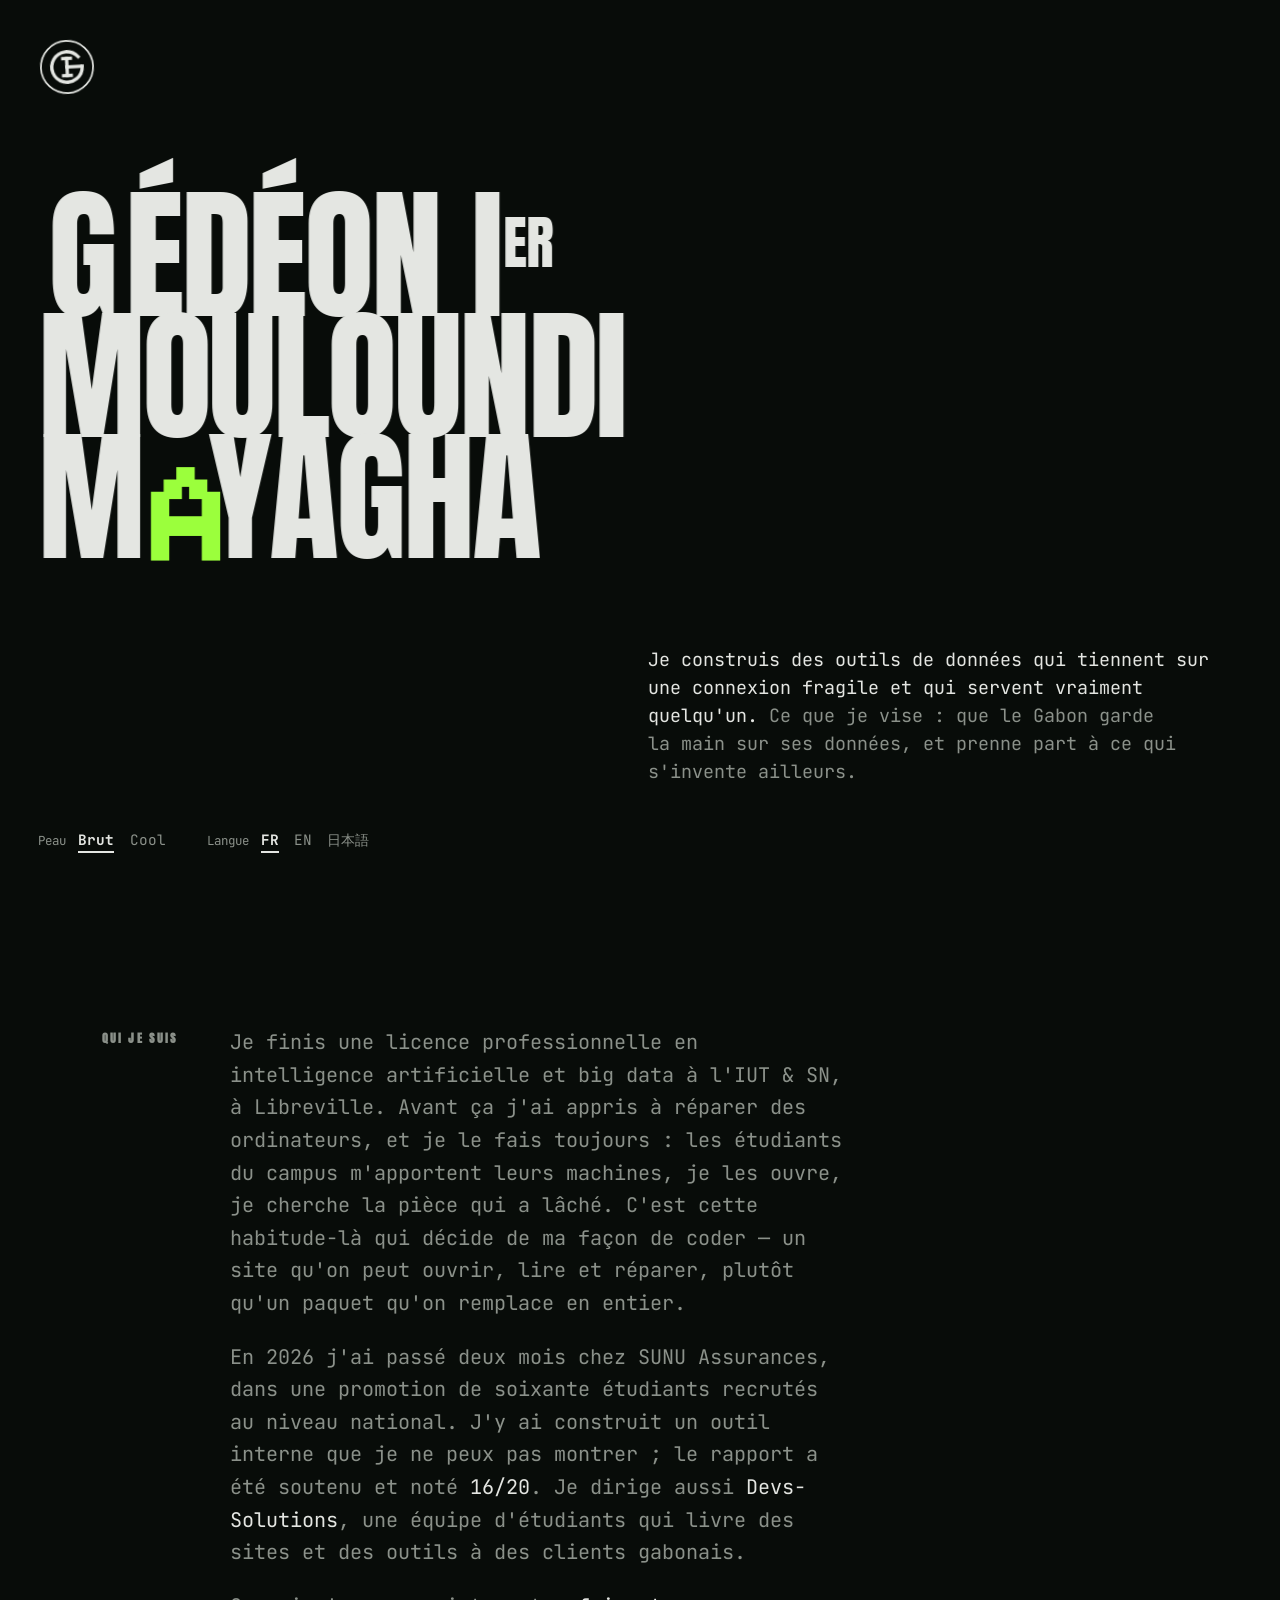
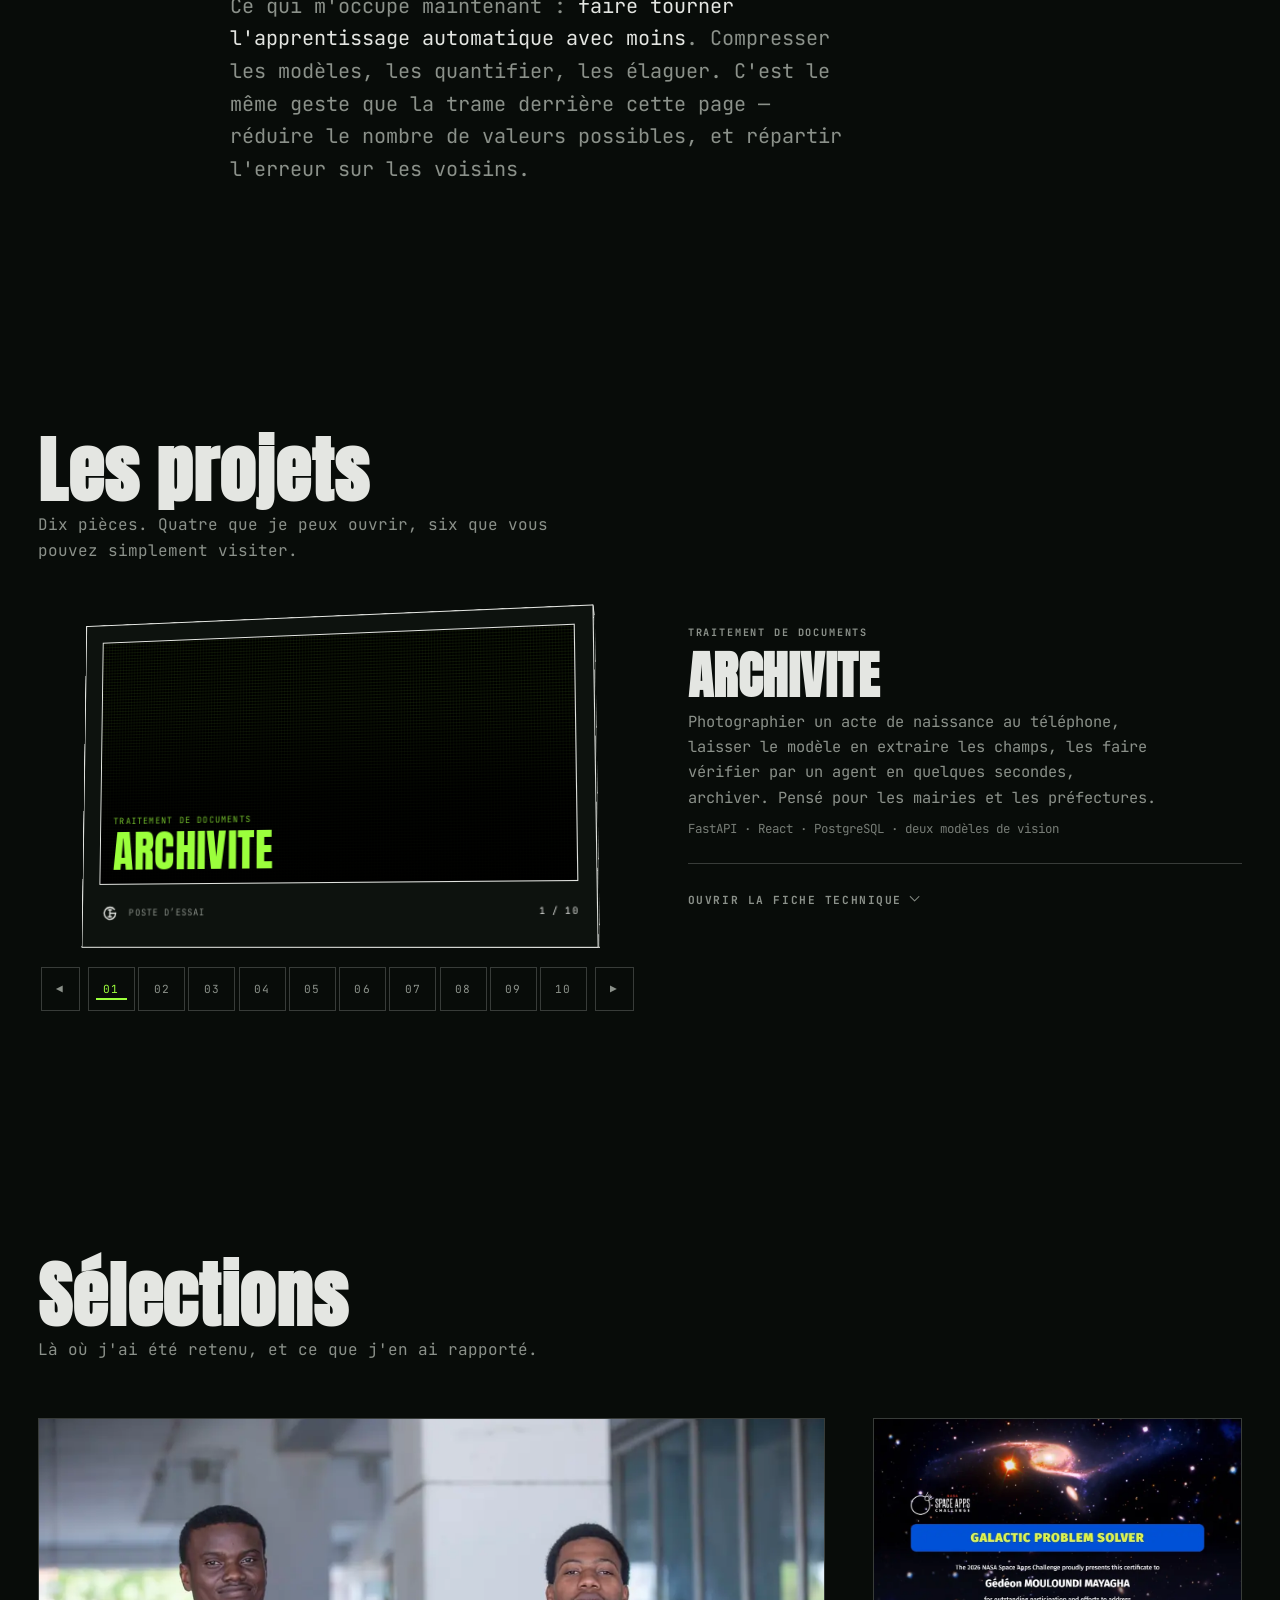
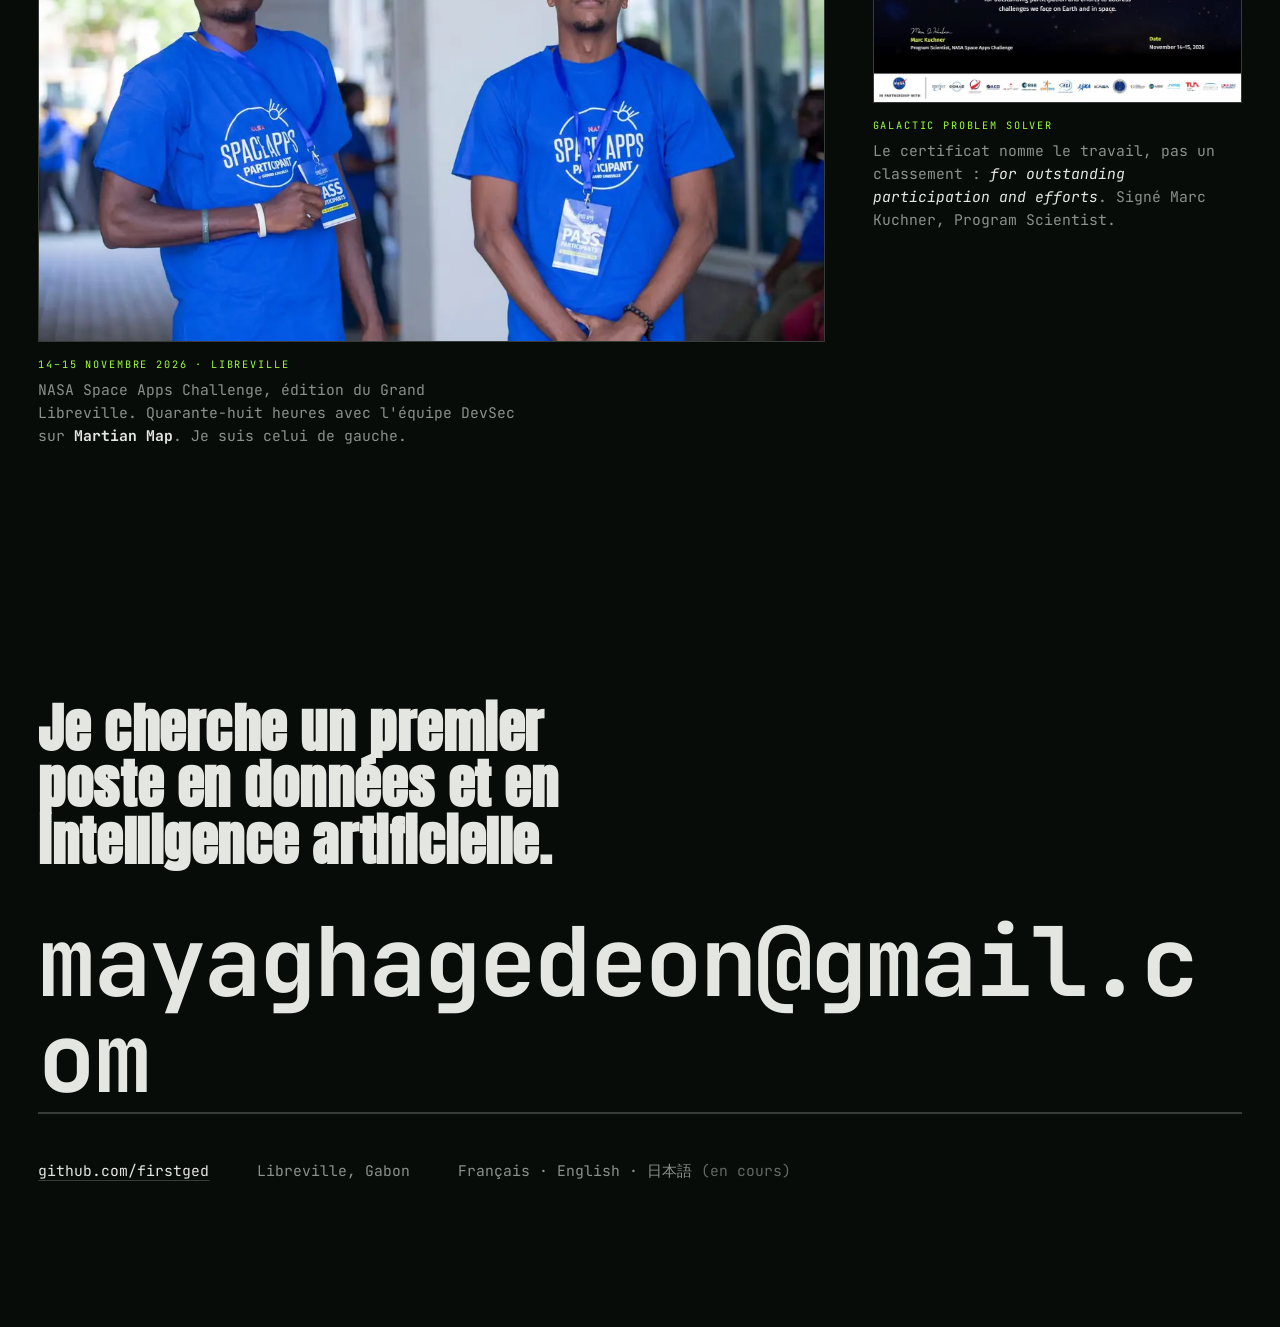
==== index.html @ 493fb4e8 "La structure en cinq endroits, et la palette relevee sur sa reference STRUCTURE. Ordre demande, appl" ====
<!DOCTYPE html>
<html lang="fr" data-peau="brut">

<head>
    <meta charset="UTF-8">
    <meta name="viewport" content="width=device-width, initial-scale=1">
    <title>Gédéon Mouloundi Mayagha — IA et données, Libreville</title>
    <meta name="description"
        content="Je construis des outils de données qui tiennent sur une connexion fragile et qui servent vraiment quelqu'un. Souveraineté numérique du Gabon, IA et Big Data. Libreville.">
    <meta name="theme-color" content="#000000">
    <link rel="icon" href="marque/gfirst-favicon.svg" type="image/svg+xml">

    <link rel="canonical" href="https://firstged.github.io/mon-portfolio/">
    <meta name="author" content="Gédéon Mouloundi Mayagha">
    <meta property="og:type" content="profile">
    <meta property="og:locale" content="fr_FR">
    <meta property="og:url" content="https://firstged.github.io/mon-portfolio/">
    <meta property="og:site_name" content="Gfirst">
    <meta property="og:title" content="Gédéon Mouloundi Mayagha — IA et données, Libreville">
    <meta property="og:description"
        content="Je construis des outils de données qui tiennent sur une connexion fragile et qui servent vraiment quelqu'un.">
    <meta name="twitter:card" content="summary_large_image">

    <script type="application/ld+json">
    {
      "@context": "https://schema.org",
      "@type": "Person",
      "name": "Gédéon Mouloundi Mayagha",
      "alternateName": "Gfirst",
      "url": "https://firstged.github.io/mon-portfolio/",
      "image": "https://firstged.github.io/mon-portfolio/marque/gfirst-sceau.svg",
      "jobTitle": "Développeur et ingénieur IA & Big Data",
      "description": "Je construis des outils de données qui tiennent sur une connexion fragile et qui servent vraiment quelqu'un.",
      "address": { "@type": "PostalAddress", "addressLocality": "Libreville", "addressCountry": "GA" },
      "knowsLanguage": ["fr", "en", "ja"],
      "knowsAbout": ["Machine learning", "Big Data", "Python", "Traitement intelligent de documents", "Souveraineté numérique"],
      "sameAs": ["https://github.com/firstged"]
    }
    </script>

    <!-- Anton au titrage, JetBrains Mono à la courante : la typographie du
         départ. La bitmap n'est là que pour les lettres qui décrochent. -->
    <link rel="preconnect" href="https://fonts.googleapis.com">
    <link rel="preconnect" href="https://fonts.gstatic.com" crossorigin>
    <link rel="stylesheet"
        href="https://fonts.googleapis.com/css2?family=Anton&family=JetBrains+Mono:wght@400;700&family=Pixelify+Sans:wght@400..700&display=swap">
    <link rel="stylesheet" href="css/gfirst.css">

    <!-- Posée ici et pas en fin de page : la règle d'éveil ne doit exister
         qu'avec JavaScript, et l'ajouter plus tard ferait clignoter les blocs. -->
    <script>document.documentElement.classList.add("js");</script>
</head>

<body>
    <a class="saut" href="#projets">Aller directement aux projets</a>

    <!-- La trame de phosphore. Elle est en `fixed` et opaque : c'est elle
         le fond du document entier, donc il n'y a aucune couture d'une
         section à l'autre. -->
    <canvas class="trame" aria-hidden="true"></canvas>

    <!-- ═══════════════════════════════════════════════════════════════════
         L'ARRIVÉE
         Le nom, la marque frappée, et ce qu'il fait. Pas de titre de poste :
         « Métier · Ville — disponible » est la ligne de tous les portfolios
         du monde.
         ═══════════════════════════════════════════════════════════════════ -->
    <div class="scene" id="arrivee">

        <header class="enseigne">
            <!-- Les trois états arrêtés dans la charte, dans un seul
                 fichier : B1 cercle (marque officielle), B4 sceau creusé,
                 B5 nue. Les tracés sont déclarés une fois et rappelés par
                 <use> — le sceau réutilise exactement la même géométrie
                 que la marque, en réserve. -->
            <svg class="poincon" viewBox="0 0 100 100" data-etat="cercle" role="img"
                aria-label="Gfirst, la marque de Gédéon">
                <defs>
                    <g id="gf-lettres">
                        <path d="M82,50 A32,32 0 1 1 74.5,29.4" />
                        <path d="M78,50 L50,50" />
                        <path d="M50,32 L50,68" />
                        <path d="M42,32 L58,32" />
                        <path d="M42,68 L58,68" />
                    </g>
                    <mask id="gf-creux">
                        <rect x="5" y="5" width="90" height="90" rx="7" fill="#fff" />
                        <g fill="none" stroke="#000" stroke-linecap="square" stroke-linejoin="round"
                            transform="translate(9 9) scale(0.82)" stroke-width="7">
                            <use href="#gf-lettres" />
                        </g>
                    </mask>
                </defs>
                <circle class="enceinte" cx="50" cy="50" r="45" />
                <g class="lettres" transform="translate(9 9) scale(0.82)">
                    <use href="#gf-lettres" />
                </g>
                <rect class="sceau" x="5" y="5" width="90" height="90" rx="7" fill="currentColor"
                    mask="url(#gf-creux)" />
            </svg>
        </header>

        <div class="corps">
            <!-- data-source porte la notation du découpeur : {er} devient un
                 <sup> insécable. Le HTML visible, lui, reste lisible sans
                 JavaScript. -->
            <h1 class="nom" aria-label="Gédéon Mouloundi Mayagha">
                <span class="ligne" data-gresille data-source="Gédéon I{er}">Gédéon I<sup>er</sup></span>
                <span class="ligne" data-gresille>Mouloundi</span>
                <span class="ligne" data-gresille>Mayagha</span>
            </h1>

        </div>

        <p class="propos"
            data-en="&lt;b&gt;I build data tools that hold up on a fragile connection and actually serve someone.&lt;/b&gt; What I'm after: that Gabon keeps control of its own data, and takes part in what gets invented elsewhere."
            data-ja="&lt;b&gt;不安定な回線でも動き、誰かの役に立つデータの道具をつくっています。&lt;/b&gt;目指すのは、ガボンが自国のデータを自ら握り、世界の技術の歩みに加わることです。">
            <b>Je construis des outils de données qui tiennent sur une connexion
                fragile et qui servent vraiment quelqu'un.</b>
            Ce que je vise : que le Gabon garde la main sur ses données, et prenne part
            à ce qui s'invente ailleurs.
        </p>

        <div class="pupitre">
            <div class="reglage" role="group" aria-label="Peau">
                <span class="quoi" data-en="Skin" data-ja="外装">Peau</span>
                <button type="button" data-peau="brut" aria-pressed="true">Brut</button>
                <button type="button" data-peau="cool" aria-pressed="false">Cool</button>
            </div>
            <div class="reglage" role="group" aria-label="Langue">
                <span class="quoi" data-en="Language" data-ja="言語">Langue</span>
                <button type="button" data-langue="fr" aria-pressed="true" lang="fr">FR</button>
                <button type="button" data-langue="en" aria-pressed="false" lang="en">EN</button>
                <button type="button" data-langue="ja" aria-pressed="false" lang="ja">日本語</button>
            </div>
        </div>

    </div>

    <main>

        <!-- ═══════════════════════════════════════════════════════════════
             QUI JE SUIS
             Après le travail, jamais avant : le travail gagne le droit à la
             biographie. Et en un seul bloc de prose, pas en fiche — tout ce
             qui précède est fragmenté, donc c'est le changement de rythme
             qui marque l'endroit. Les faits sont tissés dans le texte au
             lieu d'être listés : une liste de diplômes est un CV, et un CV
             n'a pas de voix.
             ═══════════════════════════════════════════════════════════════ -->
        <section class="bloc lettre" id="moi" aria-labelledby="t-moi">

            <h2 class="lettre-tete" id="t-moi" data-en="Who I am" data-ja="私について">Qui je suis</h2>

            <div class="lettre-corps">
                <p data-en="I am finishing a bachelor&rsquo;s degree in artificial intelligence and big data at the IUT &amp; SN, in Libreville. Before that I learned to repair computers, and I still do: students on campus bring me their machines, I open them up and look for the part that gave out. That same habit decides how I write code &mdash; a site you can open, read and repair, rather than a bundle you replace whole."
                    data-ja="リーブルビルの IUT &amp; SN で、人工知能とビッグデータの学士課程を修了しようとしています。その前にパソコンの修理を覚え、今も続けています。学内の学生が機械を持ち込み、私はそれを開けて、壊れた部品を探します。その習慣が私のコードの書き方を決めています。丸ごと取り替える塊ではなく、開けて、読んで、直せるサイトを。">
                    Je finis une licence professionnelle en intelligence artificielle et
                    big data à l'IUT &amp; SN, à Libreville. Avant ça j'ai appris à réparer
                    des ordinateurs, et je le fais toujours : les étudiants du campus
                    m'apportent leurs machines, je les ouvre, je cherche la pièce qui a
                    lâché. C'est cette habitude-là qui décide de ma façon de coder &mdash;
                    un site qu'on peut ouvrir, lire et réparer, plutôt qu'un paquet qu'on
                    remplace en entier.
                </p>

                <p data-en="In 2026 I spent two months at SUNU Assurances, in a cohort of sixty students recruited nationally. I built an internal tool there that I cannot show; the report was defended and marked 16/20. I also run Devs-Solutions, a student team that delivers sites and tools to Gabonese clients."
                    data-ja="二〇二六年、全国から選ばれた六十人の学生とともに、SUNU 保険で二か月を過ごしました。そこで社内向けの道具を作りましたが、お見せできません。報告書は口頭試問を経て 20 点中 16 点でした。学生チーム Devs-Solutions も率いており、ガボンの顧客にサイトと道具を届けています。">
                    En 2026 j'ai passé deux mois chez SUNU Assurances, dans une promotion de
                    soixante étudiants recrutés au niveau national. J'y ai construit un outil
                    interne que je ne peux pas montrer ; le rapport a été soutenu et noté
                    <strong>16/20</strong>. Je dirige aussi <strong>Devs-Solutions</strong>,
                    une équipe d'étudiants qui livre des sites et des outils à des clients
                    gabonais.
                </p>

                <!-- Le fil du site dit en clair, et c'est le seul endroit où il
                     est dit : le reste de la page le démontre. -->
                <p data-en="What occupies me now: running machine learning on less. Compressing models, quantizing them, pruning them. It is the same gesture as the grid behind this page &mdash; reduce the number of possible values and spread the error over the neighbours."
                    data-ja="今取り組んでいるのは、より少ない資源で機械学習を動かすことです。モデルを圧縮し、量子化し、枝刈りする。それはこのページの背後にある網目と同じ操作です。取りうる値の数を減らし、誤差を隣へ配る。">
                    Ce qui m'occupe maintenant : <strong>faire tourner l'apprentissage
                        automatique avec moins</strong>. Compresser les modèles, les
                    quantifier, les élaguer. C'est le même geste que la trame derrière cette
                    page &mdash; réduire le nombre de valeurs possibles, et répartir l'erreur
                    sur les voisins.
                </p>
            </div>

        </section>



        <!-- ═══════════════════════════════════════════════════════════════
             LES PROJETS
             Une vignette par projet : ce que c'est, pour qui, et un lien.
             Le détail d'ingénierie se dépli-e pour qui le demande — on ne
             l'impose pas à quelqu'un qui vient d'arriver.
             ═══════════════════════════════════════════════════════════════ -->
        <section class="bloc" id="projets" aria-labelledby="t-projets">
            <header class="bloc-tete">
                <h2 id="t-projets" data-en="The work" data-ja="仕事">Les projets</h2>
                <p class="bloc-chapo"
                    data-en="Ten pieces. Four I can open up, six you can simply visit."
                    data-ja="十。開いて見せられるものが四つ、訪ねられるものが六つ。">
                    Dix pièces. Quatre que je peux ouvrir, six que vous pouvez
                    simplement visiter.
                </p>
            </header>

            <!-- Le poste d'essai est bâti par le script À PARTIR des vignettes
                 ci-dessous : aucun contenu n'est écrit deux fois, et sans
                 JavaScript il n'existe pas — la grille, elle, est entière. -->
            <div class="poste-hote"></div>

            <ul class="vignettes">

                <li class="vignette vedette">
                    <p class="genre" data-en="Document AI" data-ja="文書AI">Traitement de documents</p>
                    <h3>ArchiVite</h3>
                    <p class="resume"
                        data-en="Photograph a paper birth certificate with a phone, let the model extract the fields, have a clerk check them in seconds, file it. Built for town halls and prefectures."
                        data-ja="出生証書を携帯で撮り、項目を抽出し、職員が数秒で確認して保管します。">
                        Photographier un acte de naissance au téléphone, laisser le modèle en
                        extraire les champs, les faire vérifier par un agent en quelques
                        secondes, archiver. Pensé pour les mairies et les préfectures.
                    </p>
                    <p class="outils">FastAPI · React · PostgreSQL · deux modèles de vision</p>

                    <details class="fiche">
                        <summary><span data-en="Open the bench" data-ja="詳しく見る">Ouvrir la fiche
                                technique</span></summary>
                        <div class="fiche-corps">
                            <p class="fiche-attaque"
                                data-en="I compared four vision models on the same certificate. The gain did not come from the model — it came from a crop."
                                data-ja="四つの視覚モデルを比べました。差を生んだのはモデルではなく、トリミングでした。">
                                J'ai comparé quatre modèles de vision sur le même acte.
                                <strong>Le gain n'est pas venu du modèle — il est venu d'un
                                    recadrage.</strong>
                            </p>

                            <figure class="budget">
                                <svg class="hachures" aria-hidden="true" width="0" height="0">
                                    <defs>
                                        <pattern id="perdu" width="7" height="7" patternUnits="userSpaceOnUse"
                                            patternTransform="rotate(45)">
                                            <line x1="0" y1="0" x2="0" y2="7" stroke="currentColor"
                                                stroke-width="1.4" />
                                        </pattern>
                                    </defs>
                                </svg>
                                <div class="cadres">
                                    <div class="cadre">
                                        <svg viewBox="0 0 210 150" role="img"
                                            aria-label="L'acte occupe un quart du cadre">
                                            <rect x="1" y="1" width="208" height="148" class="pellicule" />
                                            <rect x="1" y="1" width="208" height="148" fill="url(#perdu)"
                                                class="gachis" />
                                            <g transform="translate(66 42) rotate(-5)">
                                                <rect width="78" height="66" class="acte" />
                                                <rect x="8" y="8" width="38" height="5" class="trait-acte-fort" />
                                                <rect x="8" y="22" width="62" height="3" class="trait-acte" />
                                                <rect x="8" y="31" width="62" height="3" class="trait-acte" />
                                                <rect x="8" y="40" width="44" height="3" class="trait-acte" />
                                            </g>
                                        </svg>
                                        <p class="lecture"><b>4,7</b><span>sur 11</span></p>
                                    </div>
                                    <div class="cadre retenu">
                                        <svg viewBox="0 0 210 150" role="img" aria-label="La photo recadrée sur l'acte">
                                            <rect x="1" y="1" width="208" height="148" class="pellicule" />
                                            <g transform="translate(16 8)">
                                                <rect width="178" height="134" class="acte" />
                                                <rect x="18" y="16" width="86" height="11" class="trait-acte-fort" />
                                                <rect x="18" y="47" width="142" height="7" class="trait-acte" />
                                                <rect x="18" y="70" width="142" height="7" class="trait-acte" />
                                                <rect x="18" y="93" width="100" height="7" class="trait-acte" />
                                            </g>
                                        </svg>
                                        <p class="lecture"><b>6,7</b><span>sur 11</span></p>
                                    </div>
                                </div>
                                <figcaption
                                    data-en="Vision APIs reduce any image to a fixed token budget: a photo where the certificate fills a quarter of the frame wastes three quarters on the office wall. Preprocessing is worth more than two generations of model."
                                    data-ja="視覚APIはどんな画像も一定のトークン予算に落とします。前処理はモデル二世代分より効きます。">
                                    Les API de vision ramènent toute image à un budget de jetons
                                    fixe : une photo où l'acte occupe un quart du cadre en gaspille
                                    les trois quarts sur le mur du bureau. Le prétraitement vaut
                                    plus que deux générations de modèle.
                                </figcaption>
                            </figure>

                            <h4 data-en="The deciding figure is not accuracy"
                                data-ja="決め手は正確さではありません">Le chiffre qui décide n'est pas
                                l'exactitude</h4>
                            <p data-en="It is the number of fields that are wrong and announced as certain — they pass without review and enter the town's archives as they are."
                                data-ja="誤っているのに「確か」と示される項目の数です。">
                                C'est le nombre de champs <strong>faux et annoncés comme sûrs</strong> :
                                ils passent sans relecture et entrent tels quels dans les archives de
                                la commune. C'est pour ça que j'ai retenu le modèle gratuit et non le
                                plus précis.
                            </p>

                            <div class="cadre-table">
                                <table>
                                    <caption>Même acte, même vérité terrain, trois essais — 2 novembre 2026</caption>
                                    <thead>
                                        <tr>
                                            <th scope="col">Modèle</th>
                                            <th scope="col">Exacts<span class="unite">/11</span></th>
                                            <th scope="col" class="decisive">Erreurs silencieuses</th>
                                            <th scope="col">Délai</th>
                                            <th scope="col">Coût</th>
                                        </tr>
                                    </thead>
                                    <tbody>
                                        <tr class="choisi">
                                            <th scope="row">gemini-3.5-flash-lite <span class="fanion">retenu</span>
                                            </th>
                                            <td><b>6,7</b></td>
                                            <td class="decisive"><b>0 à 0,7</b></td>
                                            <td>7 s</td>
                                            <td>gratuit</td>
                                        </tr>
                                        <tr>
                                            <th scope="row">gemini-3.6-flash</th>
                                            <td><b>6,0</b></td>
                                            <td class="decisive"><b>1 à 5</b> <span class="note">instable</span></td>
                                            <td>15 s</td>
                                            <td>gratuit</td>
                                        </tr>
                                        <tr>
                                            <th scope="row">gemini-3.8-flash</th>
                                            <td>lecture supérieure</td>
                                            <td class="decisive">—</td>
                                            <td><b>&gt; 120 s</b> <span class="note">hors délai</span></td>
                                            <td>gratuit</td>
                                        </tr>
                                        <tr>
                                            <th scope="row">claude-opus-5</th>
                                            <td><b>7,0</b></td>
                                            <td class="decisive"><b>0</b></td>
                                            <td>20 s</td>
                                            <td>~0,06 $/doc</td>
                                        </tr>
                                    </tbody>
                                </table>
                            </div>

                            <h4 data-en="I did not measure on real registers, and that was deliberate"
                                data-ja="本物の台帳では測っていません。意図的です。">Je n'ai pas mesuré sur de vrais
                                registres, et c'est volontaire</h4>
                            <p data-en="A real certificate carries a person's civil status — you do not send that to an online model, least of all a free tier that trains on it. So I wrote a generator of fictional certificates to be filled in by hand, whose ground truth is generated before it is written."
                                data-ja="本物の証書には実在の人の身分が載ります。だから手書き用の架空の証書を生成する道具を書きました。">
                                Un acte réel porte l'état civil d'une personne — on ne l'envoie pas à
                                un modèle en ligne, encore moins sur un palier gratuit qui s'en sert
                                pour entraîner. J'ai donc écrit un générateur d'actes fictifs à
                                remplir à la main, dont la vérité terrain est
                                <strong>engendrée avant d'être écrite</strong>.
                            </p>
                        </div>
                    </details>
                </li>

                <li class="vignette">
                    <p class="genre" data-en="Internship · confidential" data-ja="インターン・非公開">Stage ·
                        confidentiel</p>
                    <!-- C'est l'OUTIL qui est couvert, pas l'employeur : le stage
                         est une expérience qu'il revendique. Caviarder jusqu'au
                         nom de l'entreprise rendrait la vignette illisible. -->
                    <h3>SUNU Assurances</h3>
                    <p class="resume"
                        data-en="Selected from a nationally recruited cohort of 60 students. Two months, report defended with honours — 16/20. I built a conversational tool there; it stayed with them."
                        data-ja="全国から選ばれた六十人の一人。二か月、報告書は16/20。">
                        Sélectionné dans une cohorte de 60 étudiants recrutés au niveau national.
                        Deux mois, rapport soutenu mention Très Bien — <strong>16/20</strong>.
                        J'y ai construit un ⬛⬛⬛⬛⬛⬛ conversationnel. L'outil est resté chez eux :
                        il avait une valeur concurrentielle, et ce n'est pas à moi d'en faire une
                        vitrine.
                    </p>
                    <p class="outils">Ce que vous ne voyez pas ici est exactement ce que je ne
                        montrerai pas de votre projet.</p>
                </li>

                <li class="vignette">
                    <p class="genre" data-en="Land registry · offline" data-ja="土地台帳・オフライン">Foncier ·
                        hors ligne</p>
                    <h3>Nkunkuma</h3>
                    <p class="resume"
                        data-en="Land files for a surveyor in Libreville: owners, plots, procedure documents, PDF scans. Installs like an app, works with no connection, and no personal data ever leaves the machine — that is Gabonese law 025/2023, and it decided the architecture."
                        data-ja="リーブルビルの土地家屋調査士のための台帳。完全オフラインで動きます。">
                        Dossiers fonciers pour un professionnel à Libreville : propriétaires,
                        parcelles, pièces de procédure, scans PDF. S'installe comme une
                        application, fonctionne sans connexion, et aucune donnée nominative ne
                        quitte sa machine — <strong>la loi gabonaise n°025/2023 a décidé de
                            l'architecture avant la première ligne de code.</strong>
                    </p>
                    <p class="outils">Trois fichiers écrits à la main · IndexedDB · aucune dépendance</p>
                    <p class="liens"><a href="https://github.com/firstged/nkunkuma" rel="noopener">Le code</a></p>
                </li>

                <li class="vignette">
                    <p class="genre" data-en="Machine learning" data-ja="機械学習">Apprentissage automatique</p>
                    <h3>Prédiction de solvabilité</h3>
                    <p class="resume"
                        data-en="Four models, one pipeline, 18 322 customers. The most accurate one misses more than half the defaulters; the least accurate catches eight in ten. Choosing the metric is the real modelling decision."
                        data-ja="四つのモデル。最も正確なものが、最も多くの焦げ付きを見逃します。">
                        Quatre modèles, un seul pipeline, 18 322 clients au test.
                        <strong>Le plus exact manque plus d'un insolvable sur deux ; le moins exact
                            en attrape huit sur dix.</strong> Sur un problème déséquilibré, choisir
                        la métrique est la vraie décision de modélisation.
                    </p>
                    <p class="outils">scikit-learn · imbalanced-learn · SMOTE · GridSearchCV</p>
                </li>

                <li class="vignette">
                    <figure class="ecran" data-nuit>
                        <img src="images/martian-map-accueil.png" width="560" height="350"
                            loading="lazy" decoding="async"
                            alt="Page d&#39;accueil de Martian Map : un casque spatial en 3D sur le relief de Mars, tramé en noir et blanc.">
                    </figure>
                    <p class="genre" data-en="NASA SPACE APPS · 2026" data-ja="NASA スペースアップス・2026">
                        NASA SPACE APPS · 2026</p>
                    <h3>Martian Map</h3>
                    <p class="resume"
                        data-en="With team DevSec, at the Libreville edition, 14&ndash;15 November. A walking route on Mount Sharp, laid out on HiRISE imagery and a one-metre elevation model: &lt;strong&gt;1.57 km, +88 m, 19.8&deg; maximum slope, 0.024 mSv over the outing&lt;/strong&gt;. The ground is sorted into three colours &mdash; under 10&deg; you walk, 10 to 20&deg; caution, beyond that it is a no-go."
                        data-ja="チーム DevSec として、リーブルビル会場で十一月十四日から十五日に制作。シャープ山の徒歩ルートを、HiRISE 画像と一メートル解像度の標高モデルの上に引きました。&lt;strong&gt;1.57 km、標高差 +88 m、最大傾斜 19.8 度、行程中の被曝 0.024 mSv&lt;/strong&gt;。地面は三色に分けています。十度未満は歩ける、十〜二十度は注意、それ以上は立入禁止。">
                        Avec l&rsquo;équipe DevSec, à l&rsquo;édition de Libreville, les 14 et 15
                        novembre. Un itinéraire de marche sur le mont Sharp, tracé sur l&rsquo;imagerie
                        HiRISE et un modèle d&rsquo;élévation au mètre : <strong>1,57 km, +88 m,
                            pente maximale 19,8&deg;, 0,024 mSv de dose sur la sortie</strong>. Le
                        terrain est trié en trois couleurs &mdash; sous 10&deg; on marche, de 10 à
                        20&deg; prudence, au-delà c&rsquo;est interdit.
                    </p>
                    <p class="outils">Three.js servi en local · modèle 3D NASA · HiRISE, RAD, REMS</p>
                    <p class="liens"><a href="https://martian-map.devs-solutions.tech/" rel="noopener">Voir le
                            site</a></p>
                </li>

                <li class="vignette">
                    <figure class="ecran" data-nuit>
                        <img src="images/leylor.png" width="560" height="350"
                            loading="lazy" decoding="async"
                            alt="Page d'accueil de LEYLOR : un grand titre manuscrit sur fond sombre, tramé en noir et blanc.">
                    </figure>
                    <p class="genre" data-en="Shipped site" data-ja="公開済み">Site livré</p>
                    <h3>LEYLOR</h3>
                    <p class="resume"
                        data-en="A refonte proposal for a Libreville craft studio. Everything is paper: sections are separated by tears drawn at load time, never twice the same, and the catalogue is an album you leaf through."
                        data-ja="リーブルビルの工房のためのリニューアル提案。">
                        Proposition de refonte pour une maison créative de Libreville. Tout est
                        papier : les sections se séparent par des déchirures tracées au chargement,
                        jamais deux fois les mêmes, et le catalogue est un album qu'on feuillette.
                    </p>
                    <p class="outils">Aucune dépendance · déchirures SVG génératives</p>
                    <p class="liens"><a href="https://leylor1.vercel.app/" rel="noopener">Voir le site</a></p>
                </li>

                <li class="vignette">
                    <figure class="ecran">
                        <img src="images/ebene.png" width="560" height="350"
                            loading="lazy" decoding="async"
                            alt="Page d'accueil d'ÉBÈNE : « LA PEAU QUI TE RESSEMBLE » en très grandes capitales, tramé en noir et blanc.">
                    </figure>
                    <p class="genre" data-en="Shipped site" data-ja="公開済み">Site livré</p>
                    <h3>ÉBÈNE</h3>
                    <p class="resume"
                        data-en="Cold-process soaps and oils made by hand in Libreville. No basket: online cosmetics sales are banned in Gabon and Stripe does not operate there. The site convinces, the order closes on WhatsApp."
                        data-ja="リーブルビルの手づくり石鹸。注文はWhatsAppで完結します。">
                        Savons saponifiés à froid et huiles pressées à froid, faits main à
                        Libreville. Pas de panier : la vente de cosmétiques en ligne est interdite
                        au Gabon et Stripe n'y opère pas. Le site convainc, la commande se conclut
                        sur WhatsApp.
                    </p>
                    <p class="outils">Trois fichiers écrits à la main · aucune dépendance</p>
                    <p class="liens"><a href="https://firstged.github.io/ebene/" rel="noopener">Voir le site</a></p>
                </li>

                <li class="vignette">
                    <figure class="ecran" data-nuit>
                        <img src="images/pavillonneur.png" width="560" height="350"
                            loading="lazy" decoding="async"
                            alt="Page d'accueil du Pavillonneur : une photo de l'espace de travail et une carte de présentation, tramée en noir et blanc.">
                    </figure>
                    <p class="genre" data-en="Shipped site" data-ja="公開済み">Site livré</p>
                    <h3>Assistant Pavillonneur</h3>
                    <p class="resume"
                        data-en="The chatbot on a business incubator's site. No language model: a hand-written answer base, matched on keywords, with a WhatsApp handover appended to every reply. Instant, free per visitor, and incapable of inventing a price."
                        data-ja="起業支援機関のチャットボット。言語モデルは使っていません。">
                        Le chatbot du site d'un incubateur d'entreprises. Aucun modèle de langage :
                        une base de réponses écrite à la main, appariée par mots-clés, avec le
                        renvoi WhatsApp ajouté à chaque réponse. Instantané, gratuit par visiteur,
                        et incapable d'inventer un tarif.
                    </p>
                    <p class="liens"><a href="https://www.lepavillonneur.com/" rel="noopener">Voir le site</a></p>
                </li>

                <li class="vignette">
                    <figure class="ecran">
                        <img src="images/devs-solutions.png" width="560" height="350"
                            loading="lazy" decoding="async"
                            alt="Page d'accueil de Devs-Solutions : un titre en caractères à chasse fixe et une fenêtre de code, tramé en noir et blanc.">
                    </figure>
                    <p class="genre" data-en="Collective" data-ja="チーム">Collectif</p>
                    <h3>Devs-Solutions</h3>
                    <p class="resume"
                        data-en="An initiative I lead: students building digital tools for clients in Libreville. What I learned there is not taught in class — a brief is won by listening to someone describe their trade."
                        data-ja="私が率いる取り組み。リーブルビルの顧客のために道具をつくります。">
                        Une initiative que je dirige : des étudiants qui construisent des solutions
                        numériques pour des clients à Libreville. Ce que j'y ai appris ne s'apprend
                        pas en cours — un cahier des charges se gagne en écoutant quelqu'un décrire
                        son métier.
                    </p>
                    <p class="liens"><a href="https://devs-solutions.tech/" rel="noopener">Voir le site</a></p>
                </li>

                <li class="vignette">
                    <figure class="ecran">
                        <img src="images/mays.png" width="560" height="350"
                            loading="lazy" decoding="async"
                            alt="Page d'accueil de May's : « La Table Réinventée » et une photo de plats, tramée en noir et blanc.">
                    </figure>
                    <p class="genre" data-en="Before the rule" data-ja="ルール以前">Avant la règle</p>
                    <h3>May's</h3>
                    <p class="resume"
                        data-en="Catering and pastry, Libreville. Menu, gallery, orders on WhatsApp. January 2026 — &lt;strong&gt;my sister&rsquo;s business, and my first delivered site&lt;/strong&gt;."
                        data-ja="リーブルビルのケータリングと洋菓子。献立、写真、注文は WhatsApp で。二〇二六年一月、&lt;strong&gt;姉の店であり、私が最初に納めたサイト&lt;/strong&gt;です。">
                        Traiteur et pâtisserie, à Libreville. Les plats, les photos, la commande
                        sur WhatsApp. Janvier 2026 — <strong>l&rsquo;affaire de ma sœur, et mon
                            premier site livré</strong>.
                    </p>
                    <p class="liens"><a href="https://firstged.github.io/nel-services/" rel="noopener">Voir le
                            site</a></p>
                </li>

            </ul>
        </section>


        <!-- ═══════════════════════════════════════════════════════════════
             SÉLECTIONS
             Les événements où il est allé. C'est la seule section où la
             page montre de vraies photographies en couleur : tout le reste
             est tramé en deux valeurs, donc la couleur y est un événement
             et non un décor.
             ═══════════════════════════════════════════════════════════════ -->
        <section class="bloc choix" id="selections" aria-labelledby="t-selections">

            <header class="bloc-tete">
                <h2 id="t-selections" data-en="Selections" data-ja="参加した場">Sélections</h2>
                <p class="bloc-chapo"
                    data-en="Where I was picked, and what I came back with."
                    data-ja="選ばれて出向いた場と、そこから持ち帰ったもの。">
                    Là où j'ai été retenu, et ce que j'en ai rapporté.
                </p>
            </header>

            <div class="planches">

                <figure class="planche planche--large">
                    <img src="images/spaceapps-equipe.webp" width="1100" height="733"
                        loading="lazy" decoding="async"
                        alt="Deux participants en t-shirt bleu « NASA Space Apps Participant », badges au cou, dans le hall du site de Libreville.">
                    <figcaption>
                        <span class="planche-quand" data-en="14–15 November 2026 · Libreville"
                            data-ja="2026年11月14〜15日・リーブルビル">14–15 novembre 2026 · Libreville</span>
                        <span class="planche-dit"
                            data-en="NASA Space Apps Challenge, Grand Libreville edition. Forty-eight hours with team DevSec on &lt;strong&gt;Martian Map&lt;/strong&gt;. I am on the left."
                            data-ja="NASA スペースアップス・チャレンジ、グラン・リーブルビル会場。チーム DevSec と四十八時間、&lt;strong&gt;Martian Map&lt;/strong&gt; を作りました。左が私です。">
                            NASA Space Apps Challenge, édition du Grand Libreville. Quarante-huit
                            heures avec l'équipe DevSec sur <strong>Martian Map</strong>.
                            Je suis celui de gauche.
                        </span>
                    </figcaption>
                </figure>

                <figure class="planche">
                    <img src="images/spaceapps-certificat.webp" width="900" height="695"
                        loading="lazy" decoding="async"
                        alt="Certificat NASA Space Apps Challenge 2026 « Galactic Problem Solver » au nom de Gédéon Mouloundi Mayagha.">
                    <figcaption>
                        <span class="planche-quand" data-en="Galactic Problem Solver"
                            data-ja="ギャラクティック・プロブレム・ソルバー">Galactic Problem Solver</span>
                        <span class="planche-dit"
                            data-en="The certificate names the work, not a ranking: &lt;em&gt;for outstanding participation and efforts&lt;/em&gt;. Signed by Marc Kuchner, Program Scientist."
                            data-ja="この証書は順位ではなく働きを記します。&lt;em&gt;卓越した参加と努力に対して&lt;/em&gt;。NASA スペースアップス・チャレンジ主任研究員 Marc Kuchner 署名。">
                            Le certificat nomme le travail, pas un classement :
                            <em>for outstanding participation and efforts</em>. Signé Marc
                            Kuchner, Program Scientist.
                        </span>
                    </figcaption>
                </figure>

            </div>

        </section>


        <!-- ═══════════════════════════════════════════════════════════════
             LE CONTACT
             Le seul but du site. C'est donc le seul endroit où la page
             devient une ligne unique et géante : tout ce qui précède est en
             colonnes, ici il n'y a plus qu'une adresse.
             ═══════════════════════════════════════════════════════════════ -->
        <section class="bloc contact" id="contact" aria-labelledby="t-contact">

            <h2 class="contact-tete" id="t-contact"
                data-en="I am looking for a first position in data and artificial intelligence."
                data-ja="データと人工知能の分野で、最初の職を探しています。">
                Je cherche un premier poste en données et en intelligence artificielle.
            </h2>

            <p class="contact-adresse">
                <a href="mailto:mayaghagedeon@gmail.com">mayaghagedeon@gmail.com</a>
            </p>

            <ul class="contact-liste">
                <li><a href="https://github.com/firstged" rel="noopener">github.com/firstged</a></li>
                <li data-en="Libreville, Gabon" data-ja="ガボン、リーブルビル">Libreville, Gabon</li>
                <li lang="fr">Français &middot; <span lang="en">English</span> &middot;
                    <span lang="ja">日本語</span> <span class="contact-note"
                        data-en="(learning)" data-ja="（学習中）">(en cours)</span>
                </li>
            </ul>

        </section>

    </main>

    <script src="js/gfirst.js"></script>
</body>

</html>
---- css/gfirst.css ----
/* ═══════════════════════════════════════════════════════════════════════
   GFIRST — portfolio de Gédéon Mouloundi Mayagha
   Aucune dépendance. Seule chose chargée de l'extérieur : Google Fonts.

   Deux mécanismes, un seul appareil :
   · le fond est une grille de phosphore qui retient la vitesse du doigt ;
   · les textes grésillent en permanence — une lettre perd sa définition
     et retombe en pixels, puis se rétablit.
   Le second n'est pas un décor posé sur le premier : c'est le même signal
   qui décroche, au fond comme à la surface.

   Deux peaux. Le bouton n'est pas un mode sombre : c'est une commande de
   profondeur de bits. BRUT est le signal brut, COOL le signal reconstitué.
   ═══════════════════════════════════════════════════════════════════════ */


/* ═══ JETONS — PEAU « BRUT » ═══════════════════════════════════════════ */

:root {
    /* Courbes : les deux seules du projet. Les `ease-out` et `ease-in-out`
       natifs du navigateur sont trop mous pour qu'un mouvement se lise. */
    --ease-out: cubic-bezier(0.23, 1, 0.32, 1);
    --ease-in-out: cubic-bezier(0.77, 0, 0.175, 1);

    /* Relevé au pixel sur la référence qu'il a fournie (gabarit Held-Mint,
       52 s de capture) : son fond n'est PAS un noir pur, c'est #081010 —
       un noir tiré vers sa couleur d'accent. L'encre n'est pas blanche non
       plus : #e0e0e0. Et ses gris secondaires sont à #909090, bien plus
       clairs que ceux d'ici, ce qui est une des raisons pour lesquelles la
       page paraissait « simplement noire ».
       Même logique, teintée vers le phosphore plutôt que vers le bleu. */
    --nuit: #080c09;
    --craie: #e4e6e2;
    --cendre: #8b918a;
    --phosphore: 155 255 60;
    --braise: 216 255 176;  /* le phosphore frappé fort vire au blanc-vert */
    --intensite: 1;

    /* Noms employés par les fiches projets, écrites avant la bascule de
       direction. Les tenir comme alias plutôt que de renommer partout :
       une seule source de vérité pour la couleur, et les fiches suivent la
       peau sans second jeu de règles. */
    --fond: var(--nuit);
    --fond-creux: #0d120e;
    --encre: var(--craie);
    --encre-faible: var(--cendre);
    --signal: rgb(var(--phosphore));

    --trait-ep: 1px;
    --trait: rgba(228, 230, 226, .22);
    --trait-franc: #e4e6e2;

    --titrage: "Anton", "Arial Narrow", sans-serif;
    --courante: "JetBrains Mono", ui-monospace, monospace;
    --titrage-espace: .01em;

    /* Un acte dessiné doit se lire comme du papier dans les deux peaux. */
    --papier-objet: #e4e6e2;
    --trace-objet: #080c09;
}


/* ═══ JETONS — PEAU « COOL » ═══════════════════════════════════════════
   La lueur s'inverse : elle creuse au lieu d'éclairer, sinon la trame
   disparaît sur un fond clair.                                          */

:root[data-peau="cool"] {
    --nuit: #e9e6dc;
    --craie: #14160f;
    --cendre: #767162;
    --phosphore: 44 92 18;
    --braise: 12 28 6;
    /* Mesuré, et c'est pour ça que COOL est moins intense que BRUT : sur le
       fond crème, une cellule chargée à fond ramenait le texte à 2,87:1 de
       contraste — sous le minimum lisible. À .45 la trame se voit encore et
       le texte qui la traverse reste à 7,1:1. En BRUT le problème n'existe
       pas : le phosphore éclaire un fond noir au lieu de le creuser. */
    --intensite: .45;

    --fond-creux: #ded9cc;
    --trait: rgba(20, 22, 15, .22);
    --trait-franc: #14160f;

    /* En COOL le fond est déjà crème : il faut un papier PLUS CLAIR que le
       fond, ce qu'un simple `var(--craie)` ne donnerait pas. */
    --papier-objet: #fbf9f2;
    --trace-objet: #14160f;
}


/* ═══ SOCLE ════════════════════════════════════════════════════════════ */

*,
*::before,
*::after {
    box-sizing: border-box;
}

html {
    scroll-behavior: smooth;
}

/* Aucune bordure, aucun dégradé de section à section : la trame est en
   `fixed`, donc le fond ne s'interrompt jamais. Il n'y a aucune couture à
   franchir — seul le rythme typographique marque l'endroit. */
body {
    margin: 0;
    min-height: 100svh;
    background: var(--nuit);
    color: var(--craie);
    font-family: var(--courante);
    font-size: clamp(0.92rem, 0.3vw + 0.86rem, 1rem);
    line-height: 1.65;
    -webkit-font-smoothing: antialiased;
    overflow-x: clip;
    transition: background .32s var(--ease-out), color .32s var(--ease-out);
}

a {
    color: var(--craie);
    text-decoration-thickness: 1px;
    text-underline-offset: .25em;
    text-decoration-color: var(--trait);
    transition: text-decoration-color .25s ease;
}

a:hover {
    text-decoration-color: currentColor;
}

:where(button, a):focus-visible {
    outline: 2px solid var(--craie);
    outline-offset: 3px;
}

.saut {
    position: absolute;
    left: -9999px;
}

.saut:focus {
    left: 1rem;
    top: 1rem;
    z-index: 99;
    background: var(--craie);
    color: var(--nuit);
    padding: .6rem 1rem;
}


/* ═══ LA TRAME ═════════════════════════════════════════════════════════ */

.trame {
    position: fixed;
    inset: 0;
    z-index: 0;
    pointer-events: none;
}

/* Tout le contenu passe au-dessus de la trame. Sans cette règle, la toile
   en `fixed` recouvrirait les sections qui suivent l'arrivée. */
main {
    position: relative;
    z-index: 1;
}


/* ═══════════════════════════════════════════════════════════════════════
   L'ARRIVÉE
   ═══════════════════════════════════════════════════════════════════════ */

.scene {
    position: relative;
    z-index: 1;
    min-height: 100svh;
    display: grid;
    grid-template-rows: auto 1fr auto;
    gap: clamp(1.4rem, 3.5vh, 2.6rem);
    padding: clamp(1.1rem, 3.2vw, 2.4rem);
    /* Le nom déborde par la droite : il est trop grand pour le mur. C'est
       le seul endroit où la page sort de ses marges. */
    overflow: clip;
}


/* ═══ L'ENSEIGNE — la marque tient le coin, c'est sa place ═════════════ */

.enseigne {
    display: flex;
}

.poincon {
    width: clamp(42px, 4.6vw, 58px);
    height: auto;
    color: var(--craie);
    transform: rotate(-3deg);
}

/* Le poinçon est FRAPPÉ, pas posé : il arrive trop grand, dépasse sous la
   taille finale, puis se relève. Le dépassement est dans les images-clés et
   non dans une courbe à rebond inventée — et en animation CSS plutôt qu'en
   transition pilotée par `setTimeout`, parce qu'elle tombe pendant que la
   page charge encore ses fontes et que le fil principal est pris. */
.js .poincon {
    opacity: 0;
}

.pret .poincon {
    animation: frappe .32s var(--ease-out) .62s both;
}

@keyframes frappe {
    from { opacity: 0; transform: rotate(-3deg) scale(1.9); }
    62%  { opacity: 1; transform: rotate(-3deg) scale(.94); }
    to   { opacity: 1; transform: rotate(-3deg) scale(1); }
}

.poincon .enceinte {
    fill: none;
    stroke: currentColor;
    stroke-width: 2.94;
}

.poincon .lettres {
    fill: none;
    stroke: currentColor;
    stroke-width: 7;
    stroke-linecap: square;
    stroke-linejoin: round;
}

/* La marque décroche entre ses trois états arrêtés. Elle revient toujours
   au cercle : c'est la forme officielle, les deux autres sont des accidents
   de signal. */
.poincon[data-etat="cercle"] .sceau,
.poincon[data-etat="nu"] .sceau,
.poincon[data-etat="nu"] .enceinte,
.poincon[data-etat="sceau"] .enceinte,
.poincon[data-etat="sceau"] .lettres {
    display: none;
}


/* ═══ LE NOM ═══════════════════════════════════════════════════════════ */

.corps {
    align-self: center;
    display: flex;
    flex-direction: column;
    gap: clamp(1.4rem, 4vh, 2.8rem);
}

.nom {
    margin: 0;
    font-family: var(--titrage);
    font-weight: 400;
    text-transform: uppercase;
    /* Dimensionné sur les DEUX axes. Mesuré : « Mouloundi » occupe 6,45 px
       de large par pixel de corps, et le bloc fait trois lignes à 0,84 —
       une taille calée sur la seule largeur tient à l'horizontale mais
       dévore un écran de portable en hauteur (520 px sur 768). `min()`
       laisse l'axe le plus contraint décider : vw gagne sur téléphone, svh
       gagne sur écran large et bas. */
    font-size: clamp(1.9rem, min(12vw, 16svh), 10rem);
    line-height: .84;
    letter-spacing: -.022em;
    /* line-height sous 1 rogne les diacritiques, et la boîte de ligne se
       cale sur la hauteur de capitale : l'accent du É de GÉDÉON — l'état de
       règne — passe au-dessus et se fait couper. La marge le rattrape. */
    padding-top: .17em;
    white-space: nowrap;
    /* Hauteur réservée pour trois lignes : quand le nom zappe en « Gfirst »
       il n'en occupe plus qu'une, et sans réserve toute la page remonterait
       d'un coup à chaque bascule. */
    min-height: 2.6em;
}

.nom .ligne {
    display: block;
    /* Décalage posé par le JS quand une bande décroche. */
    transform: translateX(var(--decroche, 0px));
    will-change: transform;
}

/* ═══ LE PROPOS ════════════════════════════════════════════════════════ */

.propos {
    margin: 0 0 0 auto;
    /* Décalé vers la droite : la page n'est pas une colonne unique alignée
       à gauche, ce qui est le gabarit que la charte interdit. */
    max-width: 54ch;
    font-size: clamp(1rem, 1.5vw, 1.15rem);
    line-height: 1.52;
    color: var(--cendre);
    text-wrap: pretty;
}

.propos b {
    font-weight: 700;
    color: var(--craie);
    font-weight: normal;
}


/* ═══ LE GRÉSILLEMENT ══════════════════════════════════════════════════
   Une lettre qui décroche perd sa définition : elle retombe dans une fonte
   bitmap et prend la couleur du phosphore. C'est la profondeur de bits du
   pupitre, appliquée à la typographie — pas une police tirée au hasard. */

.mot {
    white-space: nowrap;
}

.gr {
    display: inline-block;
    text-align: center;
    /* Largeur figée au montage : sans elle, le passage à la fonte bitmap
       décalerait toutes les lettres suivantes et le mot entier danserait. */
    transform: translateY(var(--saut, 0px));
}

/* Le chiffre de règne. Un vrai <sup> et non les exposants Unicode ᵉ ʳ :
   Archivo ne porte pas ces glyphes et le navigateur les remplacerait par
   une fonte de secours — deux caractères d'une autre police au milieu du
   nom. « er » reste d'un seul tenant : il grésille comme une lettre. */
.nom sup.gr {
    font-size: .40em;
    vertical-align: super;
    line-height: 0;
    letter-spacing: -.01em;
    margin-left: .04em;
}

.gr[data-bug="police"],
.gr[data-bug="les-deux"] {
    font-family: "Pixelify Sans", var(--courante), monospace;
    font-weight: 700;
    letter-spacing: 0;
}

.gr[data-bug="couleur"],
.gr[data-bug="les-deux"] {
    color: rgb(var(--phosphore));
}


/* ═══ LES RÉGLAGES ═════════════════════════════════════════════════════
   Les étiquettes du pupitre ne grésillent pas : ce sont des commandes.
   Faire clignoter un contrôle nuit à sa lisibilité sans rien raconter — la
   hardiesse se dépense à un seul endroit, et c'est le nom.              */

.pupitre {
    display: flex;
    flex-wrap: wrap;
    gap: clamp(1rem, 3vw, 2.4rem);
    align-items: baseline;
}

.reglage {
    display: flex;
    align-items: baseline;
    gap: .55rem;
}

.reglage .quoi {
    font-weight: 400;
    font-size: .78rem;
    color: var(--cendre);
}

.reglage button {
    appearance: none;
    background: none;
    border: 0;
    padding: .45rem .2rem;
    margin: 0;
    font: inherit;
    font-weight: 400;
    font-size: .9rem;
    color: var(--cendre);
    cursor: pointer;
    position: relative;
    transition: color .22s ease;
    min-height: 44px;   /* cible au doigt, sans l'imposer visuellement */
}

.reglage button:hover {
    color: var(--craie);
}

.reglage button[aria-pressed="true"] {
    color: var(--craie);
    font-weight: 700;
}

/* L'état actif se lit à la graisse et à une encoche sous la ligne de base —
   jamais à une couleur. L'emphase se fait au contraste. */
.reglage button[aria-pressed="true"]::after {
    content: "";
    position: absolute;
    left: .2rem;
    right: .2rem;
    bottom: .55rem;
    height: 2px;
    background: currentColor;
}


/* ═══ ENTRÉE — une seule séquence orchestrée, pas un fondu par bloc ════ */

.js .propos,
.js .pupitre,
.js .signature {
    opacity: 0;
}

.js .nom .ligne {
    opacity: 0;
    transform: translateX(-.14em);
}

/* Rien n'entre en même temps : 70 ms séparent chaque bloc. L'enseigne est
   absente de cette liste — le poinçon a sa propre frappe. */
.pret .propos,
.pret .pupitre,
.pret .signature {
    opacity: 1;
    transition: opacity .28s var(--ease-out);
}

.pret .signature { transition-delay: .69s; }
.pret .propos    { transition-delay: .76s; }
.pret .pupitre   { transition-delay: .83s; }

.pret .nom .ligne {
    opacity: 1;
    transform: translateX(var(--decroche, 0px));
    transition: opacity .42s var(--ease-out), transform .42s var(--ease-out);
}

/* `:where()` garde ces délais à la même spécificité que la règle ci-dessus :
   sans lui, ils l'emporteraient sur `.pose` et le décrochage repartirait
   avec un retard à l'allumage. */
.pret .nom .ligne:where(:nth-child(1)) { transition-delay: .06s; }
.pret .nom .ligne:where(:nth-child(2)) { transition-delay: .13s; }
.pret .nom .ligne:where(:nth-child(3)) { transition-delay: .20s; }

/* Une fois le nom posé, la transition de `transform` DOIT disparaître :
   c'est elle qui porte le décrochage, et un signal qui décroche saute, il
   ne glisse pas. Avec elle, la bande partait mollement sur 420 ms. */
.pose .nom .ligne {
    transition: opacity .42s var(--ease-out);
    transition-delay: 0s;
}


/* ═══════════════════════════════════════════════════════════════════════
   LES PIÈCES
   ═══════════════════════════════════════════════════════════════════════ */

.bloc {
    padding: clamp(4rem, 14vh, 10rem) clamp(1.1rem, 3vw, 2.6rem);
}

.bloc-tete {
    display: flex;
    flex-direction: column;
    gap: .5rem;
    margin-bottom: clamp(2rem, 6vh, 4rem);
}

.bloc h2 {
    margin: 0;
    font-family: var(--titrage);
    font-weight: 700;
    font-size: clamp(2rem, 6vw, 4.5rem);
    line-height: .92;
    letter-spacing: var(--titrage-espace);
}

.bloc-chapo {
    margin: 0;
    max-width: 52ch;
    color: var(--encre-faible);
}


/* ═══════════════════════════════════════════════════════════════════════
   LE POSTE D'ESSAI — les pièces, zappables

   L'idée vient de la console en référence. Le DESSIN de cette console ne
   peut pas servir : c'est BMO, une propriété Cartoon Network, et un
   portfolio qui revendique sa propre marque ne peut pas s'habiller du
   personnage d'un autre. L'idée, elle, n'appartient à personne : un
   appareil avec un écran qu'on zappe.

   Donc le volume est celui du labo — six faces CSS en `preserve-3d`, la
   seule forme qu'on obtient exactement sans une ligne de mathématiques —
   mais sans visage et sans yeux. Ce n'est pas une mascotte, c'est un
   instrument posé sur l'établi : un écran, une plaque, un cadran.

   Il ne remplace pas la grille, il la surmonte. Un écran montre une pièce
   à la fois : avec dix pièces, zapper en cache neuf. La grille reste donc
   dessous, entière, et c'est elle le contenu — le poste est bâti par le
   script À PARTIR d'elle. Sans JavaScript, il n'existe pas et rien ne
   manque.
   ═══════════════════════════════════════════════════════════════════════ */

.poste-hote { display: none; }

.js .poste-hote {
    display: grid;
    grid-template-columns: minmax(0, 1.08fr) minmax(0, 1fr);
    gap: clamp(1.6rem, 4vw, 3.6rem);
    align-items: start;
}

/* La grille des vignettes reste dans le HTML — c'est la source du poste,
   et c'est ce que voient un moteur de recherche et un navigateur sans
   JavaScript. Elle n'est masquée que lorsque le poste existe pour la
   remplacer. */
.js.poste-vivant .vignettes { display: none; }

.poste-appareil {
    display: flex;
    flex-direction: column;
    align-items: center;
    gap: 1.3rem;
    position: sticky;
    top: clamp(1rem, 6vh, 3rem);
    /* La perspective est sur le parent et non sur le corps : posée sur
       l'élément qui tourne, elle tournerait avec lui et le volume
       s'écraserait. */
    perspective: 1500px;
}

.poste-corps {
    /* L'appareil EST la section projets : il n'y a plus de grille sous
       lui, donc il prend la place. */
    --w: clamp(280px, 40vw, 620px);
    --h: calc(var(--w) * .64);
    --d: calc(var(--w) * .11);
    position: relative;
    width: var(--w);
    height: var(--h);
    transform-style: preserve-3d;
    /* Jamais d'opacity sur ce nœud : une opacité posée sur un parent en
       preserve-3d aplatit la scène et le dos de l'appareil cesse
       d'exister. */
    will-change: transform;
    transform: rotateX(var(--rx, 6deg)) rotateY(var(--ry, -14deg));
}

.pf {
    position: absolute;
    top: 50%;
    left: 50%;
    background: var(--fond-creux);
    border: var(--trait-ep) solid var(--encre);
}

.pf-avant {
    width: var(--w);
    height: var(--h);
    transform: translate(-50%, -50%) translateZ(calc(var(--d) / 2));
    display: flex;
    flex-direction: column;
    gap: calc(var(--w) * .025);
    padding: calc(var(--w) * .034);
}

.pf-arriere {
    width: var(--w);
    height: var(--h);
    transform: translate(-50%, -50%) rotateY(180deg) translateZ(calc(var(--d) / 2));
}

.pf-droite {
    width: var(--d);
    height: var(--h);
    transform: translate(-50%, -50%) rotateY(90deg) translateZ(calc(var(--w) / 2));
}

.pf-gauche {
    width: var(--d);
    height: var(--h);
    transform: translate(-50%, -50%) rotateY(-90deg) translateZ(calc(var(--w) / 2));
}

.pf-haut {
    width: var(--w);
    height: var(--d);
    transform: translate(-50%, -50%) rotateX(90deg) translateZ(calc(var(--h) / 2));
}

.pf-bas {
    width: var(--w);
    height: var(--d);
    transform: translate(-50%, -50%) rotateX(-90deg) translateZ(calc(var(--h) / 2));
}

/* ═══ L'ÉCRAN ═══ */

.pf-ecran {
    position: relative;
    flex: 1;
    min-height: 0;
    background: #000;
    border: var(--trait-ep) solid var(--encre);
    overflow: hidden;
}

:root[data-peau="cool"] .pf-ecran { background: #14160f; }

/* Quatre pièces n'ont pas de capture — SUNU n'en aura jamais. Un écran
   vide est un trou ; un écran ALLUMÉ sans image est un fait. La trame de
   phosphore dit que l'appareil fonctionne et qu'il n'y a rien à montrer,
   ce qui est exactement vrai de ces quatre-là. */
.pf-ecran--vide {
    background-image:
        repeating-linear-gradient(0deg,
            rgb(var(--phosphore) / .07) 0 1px, transparent 1px 3px),
        repeating-linear-gradient(90deg,
            rgb(var(--phosphore) / .045) 0 1px, transparent 1px 3px);
}

.pf-ecran img {
    display: block;
    width: 100%;
    height: 100%;
    object-fit: cover;
    /* L'écran est un écran : la trame des captures doit rester une trame,
       pas devenir du gris lissé. */
    image-rendering: pixelated;
    filter: invert(1);
}

:root[data-peau="cool"] .pf-ecran img { filter: invert(1); }

/* Les quatre pièces qu'on ouvre n'ont pas de capture : l'écran affiche
   alors leur nom en grand, comme un appareil qui n'a rien à montrer mais
   qui sait ce qu'il tient. */
.pf-titre {
    position: absolute;
    inset: 0;
    /* Voile sous le titre : le phosphore posé nu sur une capture tramée
       devient illisible — le vert et le blanc de la trame ont presque la
       même clarté. Mesuré à l'écran sur la capture du Pavillonneur. */
    background: linear-gradient(to top,
            rgba(0, 0, 0, .94) 0%,
            rgba(0, 0, 0, .74) 34%,
            rgba(0, 0, 0, 0) 72%);
    display: flex;
    flex-direction: column;
    justify-content: flex-end;
    gap: .15rem;
    padding: .7rem .8rem;
    color: rgb(var(--phosphore));
}

.pf-titre .pf-genre {
    font-size: .54rem;
    letter-spacing: .14em;
    text-transform: uppercase;
    opacity: .75;
}

.pf-titre .pf-nom {
    font-family: var(--titrage);
    font-size: calc(var(--w) * .085);
    line-height: .96;
    text-transform: uppercase;
    letter-spacing: var(--titrage-espace);
}

/* La neige de zapping. Une vraie toile et non un dégradé animé : un
   changement de canal, c'est du signal perdu, et le signal perdu a du
   grain. */
.pf-neige {
    position: absolute;
    inset: 0;
    width: 100%;
    height: 100%;
    opacity: 0;
    pointer-events: none;
}

/* ═══ LA PLAQUE ═══ */

.pf-plaque {
    display: flex;
    align-items: center;
    gap: .5rem;
    height: calc(var(--w) * .062);
    flex: none;
    color: var(--encre-faible);
    font-size: .56rem;
    letter-spacing: .12em;
    text-transform: uppercase;
}

.pf-plaque .poincon-plaque {
    width: calc(var(--w) * .045);
    height: calc(var(--w) * .045);
    flex: none;
    color: var(--encre);
}

.pf-canal {
    margin-left: auto;
    font-variant-numeric: tabular-nums;
    color: var(--encre);
}

/* ═══ LE CADRAN ═══ */

.poste-commandes {
    display: flex;
    align-items: center;
    gap: .5rem;
}

.poste-commandes button {
    appearance: none;
    background: none;
    border: var(--trait-ep) solid var(--trait);
    color: var(--encre-faible);
    font: inherit;
    font-size: .7rem;
    letter-spacing: .1em;
    text-transform: uppercase;
    padding: .55rem .9rem;
    min-height: 44px;
    cursor: pointer;
    transition: color .2s ease, border-color .2s ease;
}

.poste-commandes button:hover {
    color: var(--encre);
    border-color: var(--encre);
}

.poste-ouvrir {
    font-size: .68rem !important;
}

@media (max-width: 860px) {
    /* L'appareil passe au-dessus de sa fiche : côte à côte dans une
       colonne de 384 px, ni l'un ni l'autre n'aurait de place. */
    .js .poste-hote {
        grid-template-columns: minmax(0, 1fr);
        gap: 1.6rem;
    }

    .poste-appareil { position: static; }

    .poste-corps { --w: min(300px, 76vw); }
}

@media (prefers-reduced-motion: reduce) {
    /* Le volume reste — il porte le contenu — mais il ne suit plus le
       doigt et ne zappe plus tout seul. */
    .poste-corps { transition: none; }
    .pf-neige { display: none; }
}


/* ═══ LA FICHE DU POSTE ════════════════════════════════════════════════
   Le texte ne va pas DANS l'appareil : un boîtier qui contiendrait six
   paragraphes devrait grandir à chaque pièce, et le volume cesserait
   d'être un objet. L'appareil affiche, la fiche dit — comme une étiquette
   posée à côté de l'instrument sur l'établi.                            */

.poste-fiche {
    display: flex;
    flex-direction: column;
    gap: .55rem;
    padding-top: .4rem;
    transition: opacity .18s linear;
}

.poste-fiche .genre { font-size: .64rem; }

.poste-fiche h3 {
    margin: 0;
    font-family: var(--titrage);
    font-size: clamp(1.8rem, 4.4vw, 3.2rem);
    line-height: .96;
    letter-spacing: var(--titrage-espace);
    text-transform: uppercase;
}

.poste-fiche .resume {
    max-width: 52ch;
    font-size: clamp(.92rem, 1.2vw, 1.02rem);
}

.poste-fiche .fiche { margin-top: .9rem; }


/* ═══ LE BANDEAU DE CANAUX ═════════════════════════════════════════════
   Dix boutons numérotés : c'est à la fois le cadran et la seule façon
   d'atteindre directement une pièce. Sans lui, voir la dixième demanderait
   neuf changements de canal.                                            */

.poste-bandeau {
    display: flex;
    flex-wrap: wrap;
    justify-content: center;
    gap: .2rem;
}

.poste-canal {
    appearance: none;
    background: none;
    border: 0;
    padding: .5rem .42rem;
    margin: 0;
    font: inherit;
    font-size: .68rem;
    letter-spacing: .06em;
    color: var(--encre-faible);
    cursor: pointer;
    position: relative;
    min-height: 44px;
    font-variant-numeric: tabular-nums;
    transition: color .18s ease;
}

.poste-canal:hover { color: var(--encre); }

.poste-canal[aria-pressed="true"] { color: var(--signal); }

/* Le canal en cours se lit à une encoche, jamais à une couleur :
   l'emphase se fait au contraste. */
.poste-canal[aria-pressed="true"]::after {
    content: "";
    position: absolute;
    left: .42rem;
    right: .42rem;
    bottom: .62rem;
    height: 2px;
    background: currentColor;
}


/* ═══ LES VIGNETTES ════════════════════════════════════════════════════
   Ce qu'un visiteur voit en arrivant : le projet, pour qui, un lien. Le
   détail d'ingénierie se déplie pour qui le demande — on ne l'impose pas à
   quelqu'un qui vient d'arriver.                                        */

.vignettes {
    list-style: none;
    margin: 0;
    padding: 0;
    display: grid;
    grid-template-columns: repeat(auto-fill, minmax(305px, 1fr));
    gap: clamp(1.6rem, 4vw, 3.2rem) clamp(1.6rem, 4vw, 3.4rem);
}

.vignette {
    display: flex;
    flex-direction: column;
    gap: .55rem;
    padding-top: 1.1rem;
    border-top: var(--trait-ep) solid var(--trait);
}

/* La pièce la plus forte occupe deux colonnes quand il y a la place : une
   grille où tout pèse pareil ne hiérarchise rien. */
.vignette.vedette {
    grid-column: span 2;
}

.genre {
    margin: 0;
    font-weight: 700;
    font-size: .64rem;
    letter-spacing: .18em;
    text-transform: uppercase;
    color: var(--encre-faible);
}

.vignette h3 {
    margin: 0;
    font-family: var(--titrage);
    font-weight: 700;
    font-size: clamp(1.5rem, 3vw, 2.4rem);
    line-height: 1;
    letter-spacing: var(--titrage-espace);
}

.resume {
    margin: 0;
    max-width: 54ch;
    color: var(--encre-faible);
}

.resume strong {
    font-weight: 700;
    color: var(--encre);
    font-weight: normal;
}

.outils {
    margin: 0;
    font-weight: 400;
    font-size: .78rem;
    color: var(--encre-faible);
    opacity: .85;
}

.liens {
    margin: .2rem 0 0;
    font-size: .84rem;
}

.liens a {
    color: var(--signal);
    text-decoration-color: rgb(var(--phosphore) / .45);
}


/* ═══ L'ÉCRAN DES PIÈCES LIVRÉES ═══════════════════════════════════════
   Les cinq sites en ligne portent leur capture ; les quatre pièces qu'on
   ouvre n'en ont pas. Ce n'est pas une grille incomplète : c'est ce qui
   sépare les deux registres de l'établi, les objets finis sur l'étagère
   et les pièces démontées sur la table.

   Les captures sont tramées en 1 bit, hors ligne, au même algorithme
   d'Atkinson que le reste du site. Les cinq pèsent 28 Ko à elles toutes —
   une seule capture en couleur en pèserait davantage.                   */

.ecran {
    margin: 0 0 .35rem;
    position: relative;
    /* La peau décide de la polarité, et chaque capture a la sienne. Sur un
       fond noir une capture de site clair deviendrait un pavé blanc qui
       écrase tout : on la retourne, et elle se lit comme du phosphore. Mais
       LEYLOR et Le Pavillonneur sont déjà des sites sombres — les retourner
       ferait exactement le pavé blanc qu'on évite chez les autres. D'où
       `data-nuit`, posé à la main d'après la luminance moyenne mesurée au
       tramage (8 et 70 sur 255, contre 214 à 248 pour les trois autres).
       Le filtre est sur le cadre et non sur l'image, sinon la toile du
       survol ne suivrait pas. */
    filter: invert(1);
}

.ecran[data-nuit] {
    filter: none;
}

:root[data-peau="cool"] .ecran {
    filter: none;
}

:root[data-peau="cool"] .ecran[data-nuit] {
    filter: invert(1);
}

.ecran img,
.ecran canvas {
    display: block;
    width: 100%;
    height: auto;
    aspect-ratio: 16 / 10;
    /* Sans ça le navigateur lisse la trame et la capture redevient un gris
       sale : chaque point doit rester un point. */
    image-rendering: pixelated;
}

.ecran canvas {
    position: absolute;
    inset: 0;
}


/* ═══ LA FICHE QUI SE DÉPLIE ═══════════════════════════════════════════ */

.fiche {
    margin-top: .5rem;
    border-top: var(--trait-ep) solid var(--trait);
    padding-top: .9rem;
}

.fiche summary {
    cursor: pointer;
    list-style: none;
    display: inline-flex;
    align-items: center;
    gap: .55rem;
    font-weight: 700;
    font-size: .7rem;
    letter-spacing: .14em;
    text-transform: uppercase;
    color: var(--encre-faible);
    transition: color .25s ease;
    min-height: 44px;
}

.fiche summary::-webkit-details-marker {
    display: none;
}

.fiche summary::after {
    content: "";
    width: .45rem;
    height: .45rem;
    border-right: 1px solid currentColor;
    border-bottom: 1px solid currentColor;
    transform: rotate(45deg) translate(-2px, -2px);
    transition: transform .3s ease;
}

.fiche[open] summary::after {
    transform: rotate(-135deg) translate(-2px, -2px);
}

.fiche summary:hover {
    color: var(--signal);
}

.fiche-corps {
    display: flex;
    flex-direction: column;
    gap: 1.6rem;
    padding-top: 1.6rem;
    max-width: 92ch;
}

/* `<details>` ne s'anime pas tout seul : on anime son contenu, pas
   l'élément, sinon le dépliage saute. */
.fiche[open] .fiche-corps {
    animation: deplie .45s ease both;
}

@keyframes deplie {
    from { opacity: 0; transform: translateY(-8px); }
    to { opacity: 1; transform: none; }
}

.fiche-attaque {
    margin: 0;
    max-width: 44ch;
    font-family: var(--titrage);
    font-weight: 700;
    font-size: clamp(1.15rem, 2.2vw, 1.7rem);
    line-height: 1.22;
    letter-spacing: var(--titrage-espace);
    color: var(--encre-faible);
}

.fiche-attaque strong {
    font-weight: 700;
    color: var(--encre);
    font-weight: normal;
}

.fiche-corps h4 {
    margin: 0 0 .5rem;
    font-family: var(--titrage);
    font-weight: 700;
    font-size: clamp(1rem, 1.8vw, 1.3rem);
    letter-spacing: var(--titrage-espace);
    text-transform: uppercase;
}

.fiche-corps p {
    margin: 0;
    max-width: 62ch;
    color: var(--encre-faible);
}

.fiche-corps strong {
    font-weight: 700;
    color: var(--encre);
    font-weight: normal;
}


/* ═══ LE BUDGET DE JETONS ══════════════════════════════════════════════ */

.budget {
    margin: 0;
}

.hachures {
    position: absolute;
    width: 0;
    height: 0;
}

.cadres {
    display: grid;
    grid-template-columns: repeat(auto-fit, minmax(220px, 1fr));
    gap: clamp(1rem, 2.5vw, 2rem);
}

.cadre svg {
    display: block;
    width: 100%;
    height: auto;
}

.pellicule {
    fill: var(--fond-creux);
    stroke: var(--trait);
    stroke-width: 2;
}

/* Les hachures prennent `currentColor` : la surface perdue se recolore d'une
   peau à l'autre sans second jeu de règles. */
.gachis {
    color: var(--encre-faible);
    opacity: .45;
}

.acte {
    fill: var(--papier-objet);
}

.trait-acte,
.trait-acte-fort {
    fill: var(--trace-objet);
}

.trait-acte {
    opacity: .38;
}

.lecture {
    display: flex;
    align-items: baseline;
    gap: .5rem;
    margin: .7rem 0 0;
}

.lecture b {
    font-family: var(--titrage);
    font-weight: 700;
    font-size: clamp(1.6rem, 3.2vw, 2.4rem);
    line-height: 1;
    color: var(--encre-faible);
    font-variant-numeric: tabular-nums;
    font-weight: normal;
}

/* Le signal ne sert qu'ici dans toute la page : le chiffre que le recadrage
   fait gagner. Une seule occurrence, donc elle se voit. */
.cadre.retenu .lecture b {
    color: var(--signal);
}

.lecture span {
    font-weight: 400;
    font-size: .68rem;
    letter-spacing: .12em;
    text-transform: uppercase;
    color: var(--encre-faible);
}

.budget figcaption {
    margin-top: 1.1rem;
    max-width: 62ch;
    font-size: .88rem;
    color: var(--encre-faible);
}


/* ═══ LE TABLEAU ═══════════════════════════════════════════════════════ */

.cadre-table {
    overflow-x: auto;
    border-top: var(--trait-ep) solid var(--trait-franc);
    border-bottom: var(--trait-ep) solid var(--trait);
}

.fiche-corps table {
    border-collapse: collapse;
    width: 100%;
    min-width: 600px;
}

.fiche-corps caption {
    text-align: left;
    padding: .7rem 0;
    font-weight: 700;
    font-size: .7rem;
    letter-spacing: .1em;
    text-transform: uppercase;
    color: var(--encre-faible);
}

.fiche-corps th,
.fiche-corps td {
    text-align: left;
    padding: .65rem .85rem .65rem 0;
    font-size: .86rem;
    font-weight: normal;
    border-bottom: var(--trait-ep) solid var(--trait);
    vertical-align: baseline;
}

.fiche-corps thead th {
    font-weight: 700;
    font-size: .64rem;
    letter-spacing: .12em;
    text-transform: uppercase;
    color: var(--encre-faible);
}

.fiche-corps tbody tr:last-child th,
.fiche-corps tbody tr:last-child td {
    border-bottom: 0;
}

.fiche-corps td b,
.fiche-corps .unite {
    font-variant-numeric: tabular-nums;
}

.fiche-corps .unite {
    color: var(--encre-faible);
    font-weight: normal;
}

/* La colonne qui décide est tenue au-dessus des autres au fond creusé et au
   poids, sans teinte : le propos de la fiche est qu'on la lise d'abord. */
.decisive {
    background: var(--fond-creux);
    padding-left: .85rem;
}

td.decisive b {
    font-weight: 700;
    color: var(--encre);
    font-size: 1rem;
}

.note {
    display: inline-block;
    font-weight: 400;
    font-size: .64rem;
    letter-spacing: .08em;
    text-transform: uppercase;
    color: var(--encre-faible);
}

tr.choisi th[scope="row"] {
    font-weight: 700;
    color: var(--encre);
}

.fanion {
    display: inline-block;
    margin-left: .45rem;
    padding: .08rem .35rem;
    font-weight: 700;
    font-size: .58rem;
    letter-spacing: .14em;
    text-transform: uppercase;
    background: var(--encre);
    color: var(--fond);
}


/* ═══════════════════════════════════════════════════════════════════════
   QUI JE SUIS — une lettre, pas une fiche

   Tout ce qui précède est fragmenté : des vignettes, des blocs, des
   mesures. Ici un seul pavé de prose, au corps d'un livre. C'est le
   changement de rythme qui marque l'endroit, et non un filet ou un fond.
   ═══════════════════════════════════════════════════════════════════════ */

.lettre {
    display: grid;
    grid-template-columns: minmax(0, 14ch) minmax(0, 62ch);
    gap: clamp(1rem, 4vw, 4rem);
    justify-content: start;
}

/* En-tête de lettre : la mention tient dans la marge, à hauteur de la
   première ligne. Ce n'est pas un titre de section posé au-dessus. */
.bloc h2.lettre-tete {
    margin: 0;
    font-weight: 700;
    font-size: .74rem;
    letter-spacing: .18em;
    text-transform: uppercase;
    color: var(--encre-faible);
    text-align: right;
    padding-top: .55em;
}

.lettre-corps {
    display: flex;
    flex-direction: column;
    gap: 1.3em;
}

.lettre-corps p {
    margin: 0;
    font-size: clamp(1.02rem, 1.7vw, 1.26rem);
    line-height: 1.62;
    color: var(--encre-faible);
    text-wrap: pretty;
}

.lettre-corps strong {
    font-weight: 700;
    color: var(--encre);
    font-weight: normal;
}


/* ═══════════════════════════════════════════════════════════════════════
   SÉLECTIONS — les événements

   C'est la seule section de la page qui montre de vraies photographies en
   couleur. Tout le reste est tramé en deux valeurs : la couleur y devient
   donc un événement, pas un décor. C'est aussi ce qui répondait le plus
   directement au reproche « c'est trop noir » — un bloc d'image réelle
   casse une page de texte sur fond sombre comme aucun réglage de jeton ne
   le fera.
   ═══════════════════════════════════════════════════════════════════════ */

.planches {
    display: grid;
    grid-template-columns: repeat(auto-fit, minmax(280px, 1fr));
    gap: clamp(1.6rem, 4vw, 3rem);
    align-items: start;
}

.planche {
    margin: 0;
    display: flex;
    flex-direction: column;
    gap: .9rem;
}

/* La photo d'équipe porte la section : elle prend deux colonnes quand il y
   a la place. Une grille où tout pèse pareil ne hiérarchise rien. */
.planche--large { grid-column: span 2; }

.planche img {
    display: block;
    width: 100%;
    height: auto;
    border: var(--trait-ep) solid var(--trait);
}

.planche figcaption {
    display: flex;
    flex-direction: column;
    gap: .35rem;
}

.planche-quand {
    font-size: .64rem;
    letter-spacing: .18em;
    text-transform: uppercase;
    color: var(--signal);
}

.planche-dit {
    max-width: 54ch;
    font-size: .92rem;
    line-height: 1.55;
    color: var(--encre-faible);
}

.planche-dit strong {
    color: var(--encre);
    font-weight: 700;
}

.planche-dit em {
    font-style: italic;
    color: var(--encre);
}

@media (max-width: 760px) {
    .planche--large { grid-column: span 1; }
}


/* ═══════════════════════════════════════════════════════════════════════
   LE CONTACT — le seul but du site

   Tout ce qui précède est en colonnes ; ici la page redevient une ligne.
   L'adresse est le plus gros caractère de la page après le nom lui-même :
   c'est l'action qu'on attend du visiteur.
   ═══════════════════════════════════════════════════════════════════════ */

.contact {
    display: grid;
    gap: clamp(1.6rem, 5vh, 3rem);
    padding-bottom: clamp(5rem, 16vh, 11rem);
}

.bloc h2.contact-tete {
    margin: 0;
    max-width: 24ch;
    font-weight: 700;
    font-size: clamp(1.6rem, 5vw, 3.4rem);
    line-height: 1.04;
    letter-spacing: var(--titrage-espace);
    text-wrap: balance;
}

.contact-adresse {
    margin: 0;
}

.contact-adresse a {
    /* Dimensionnée sur la largeur du texte lui-même : l'adresse doit
       toucher les deux marges sans jamais les dépasser. 22 caractères à
       0,55 de chasse moyenne — mesuré sur Archivo, pas estimé. */
    font-size: clamp(1.3rem, 8.2vw, 6rem);
    font-weight: 700;
    line-height: 1;
    letter-spacing: -.03em;
    text-decoration: none;
    border-bottom: 2px solid var(--trait);
    display: inline-block;
    padding-bottom: .06em;
    transition: border-color .25s ease, color .25s ease;
    word-break: break-word;
}

.contact-adresse a:hover,
.contact-adresse a:focus-visible {
    border-bottom-color: currentColor;
}

.contact-liste {
    list-style: none;
    margin: 0;
    padding: 0;
    display: flex;
    flex-wrap: wrap;
    gap: .4rem clamp(1.2rem, 4vw, 3rem);
    font-weight: 400;
    font-size: .92rem;
    color: var(--encre-faible);
}

.contact-note {
    opacity: .7;
}


/* ═══════════════════════════════════════════════════════════════════════
   REPLIS
   ═══════════════════════════════════════════════════════════════════════ */

@media (max-width: 760px) {
    /* Plus de taille de nom par point de rupture : le `min(vw, svh)`
       ci-dessus s'en charge sur tous les écrans d'un seul tenant. Il ne
       reste ici que ce qui relève vraiment de la mise en page étroite. */
    .propos {
        margin-left: 0;
        max-width: 100%;
    }

    .scene { gap: 1.2rem; }
    .poincon { width: 44px; }

    .vignette.vedette { grid-column: span 1; }

    /* Les deux colonnes tombent : une marge de 14ch dans un écran de 384 px
       laisse 20 caractères au texte, ce qui n'est plus une colonne mais une
       gouttière. La mention de lettre reprend sa place au-dessus. */
    .lettre,
    .paire {
        grid-template-columns: minmax(0, 1fr);
        gap: .5rem;
    }

    .bloc h2.lettre-tete {
        text-align: left;
        padding-top: 0;
        margin-bottom: .9rem;
    }

    .paire { gap: .35rem; }
}

/* Écrans bas (portable 1366×768, vieux téléphones) : mesuré, l'arrivée y
   débordait de 6 à 7 px. C'est l'interligne entre blocs qu'on resserre, pas
   le nom — le réduire encore le rendrait timide sur les grands écrans, qui
   n'ont pas le problème. */
@media (max-height: 820px) {
    .scene { gap: clamp(.8rem, 2vh, 1.5rem); }
}


/* ═══ ÉVEIL AU DÉFILEMENT ══════════════════════════════════════════════
   La classe n'est posée que si l'observateur existe ET que le mouvement
   n'est pas réduit : sans JavaScript, tout est déjà visible.            */

.js .eveil {
    opacity: 0;
    transform: translateY(16px);
    transition: opacity .8s ease, transform .8s cubic-bezier(.2, .7, .3, 1);
}

.js .eveil.vu {
    opacity: 1;
    transform: none;
}


/* ═══ MOUVEMENT RÉDUIT ═════════════════════════════════════════════════
   Plus doux, pas zéro. Les fondus d'opacité restent — ils font comprendre
   ce qui arrive — et seuls les déplacements, les échelles et le
   grésillement disparaissent.                                           */

@media (prefers-reduced-motion: reduce) {
    html { scroll-behavior: auto; }

    .js .nom .ligne,
    .pret .nom .ligne,
    .pose .nom .ligne {
        transform: none;
        transition: opacity .28s var(--ease-out);
    }

    .gr { transform: none !important; }

    .poincon {
        animation: none;
        opacity: 1;
        transform: rotate(-3deg);
    }

    .js .poincon { opacity: 1; }

    .js .eveil,
    .js .eveil.vu {
        opacity: 1;
        transform: none;
        transition: none;
    }

    .fiche[open] .fiche-corps { animation: none; }
}
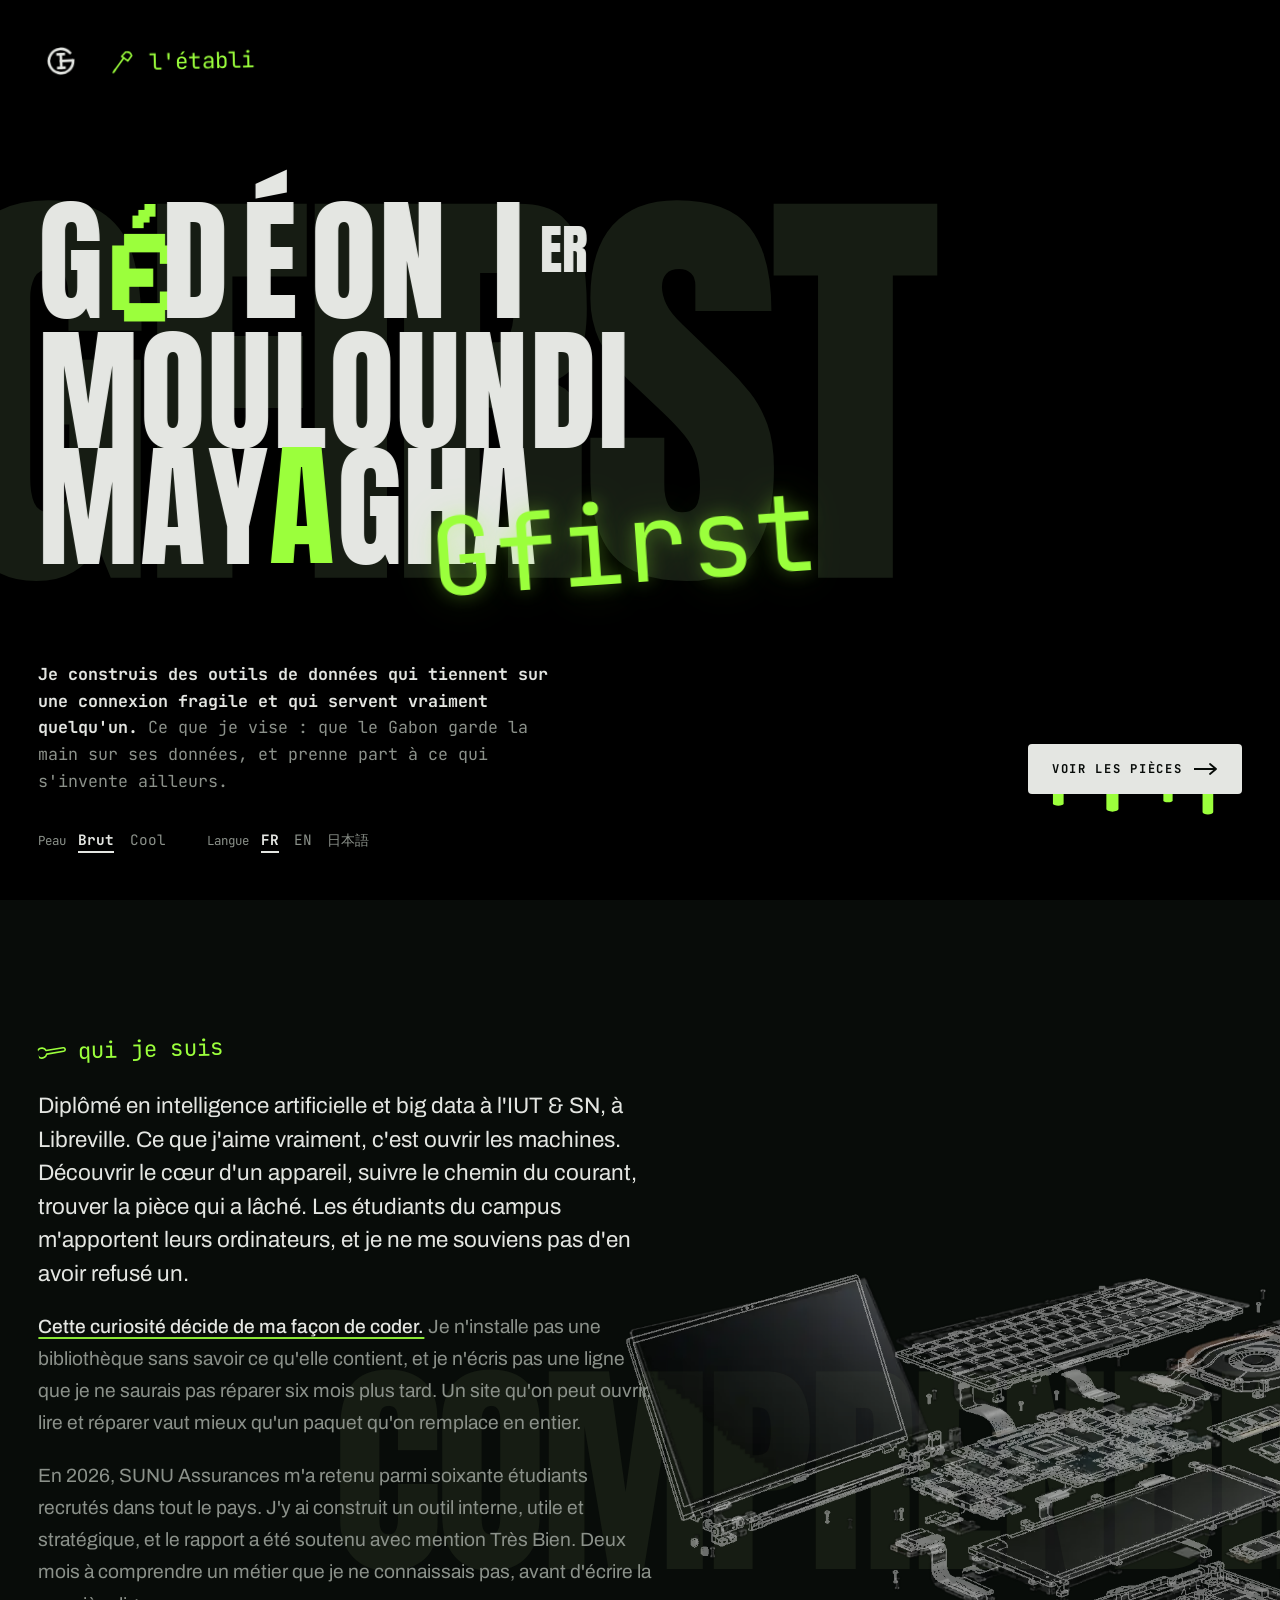
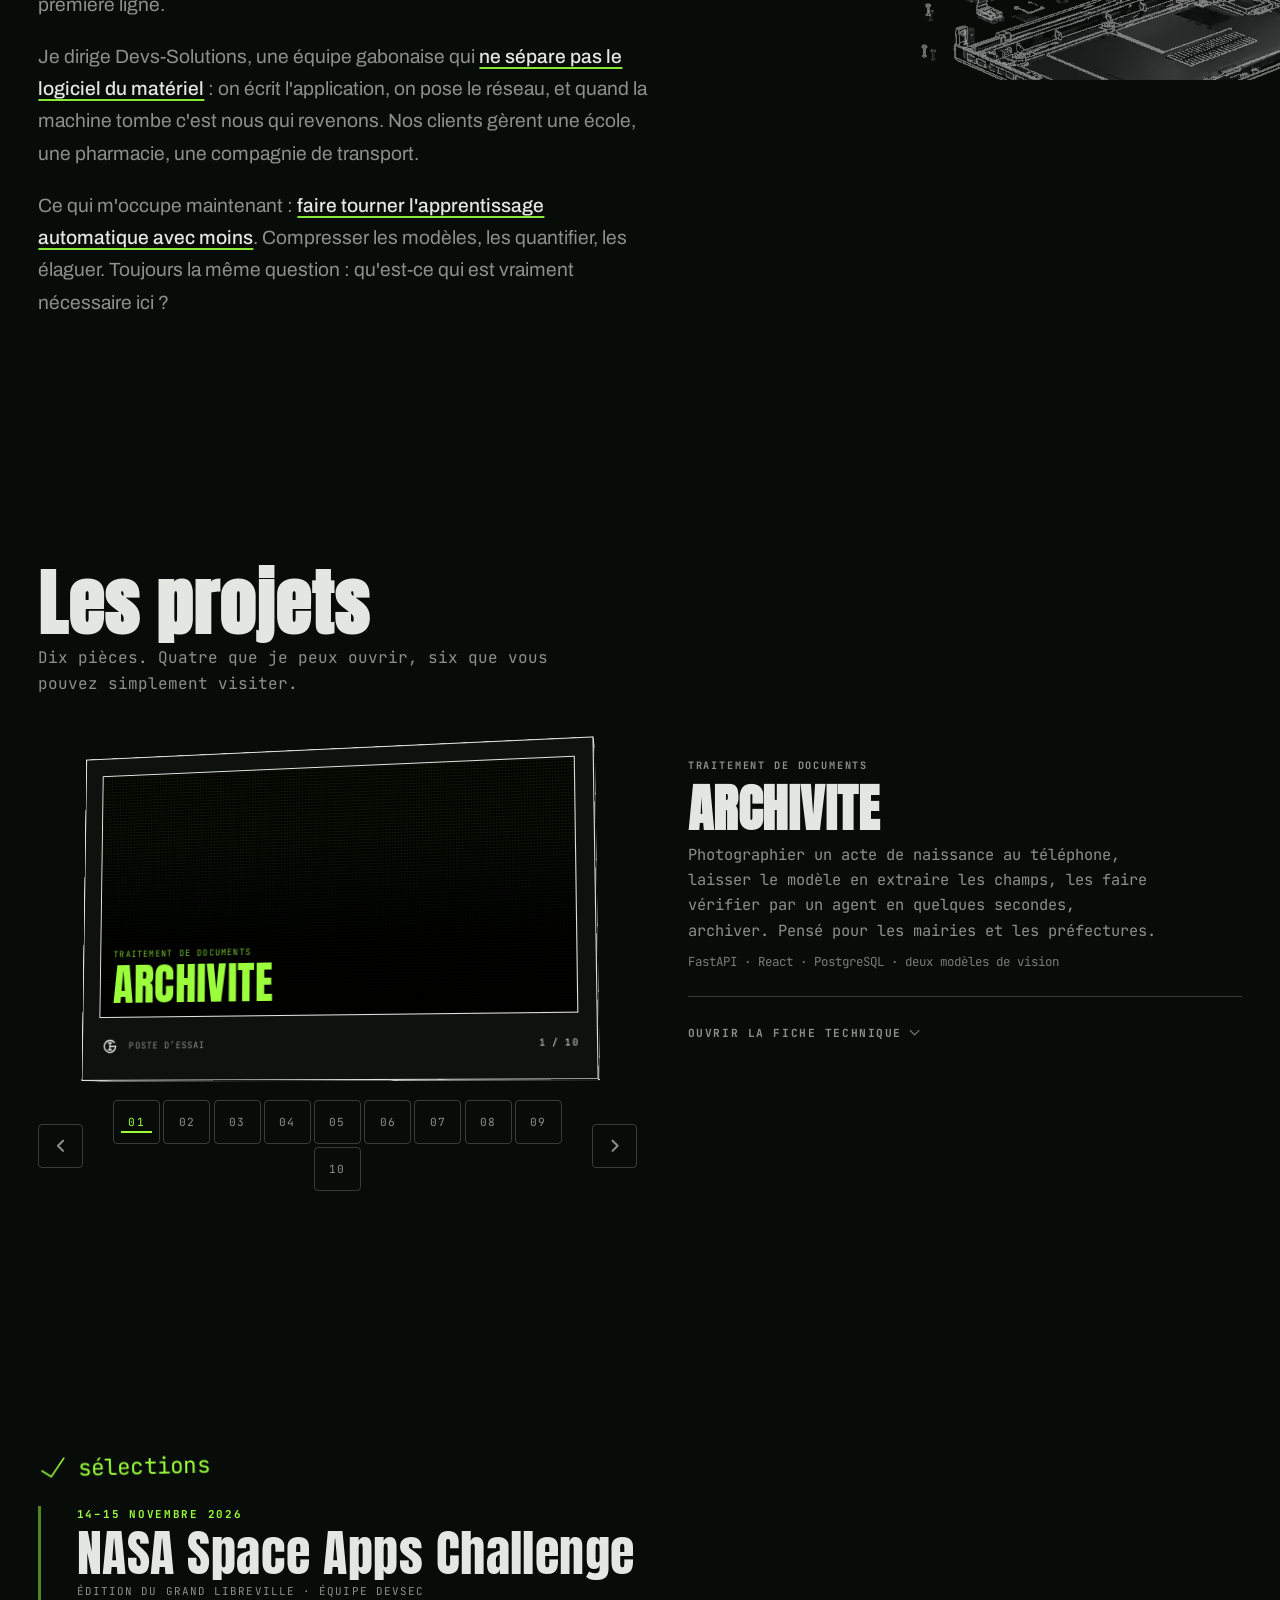
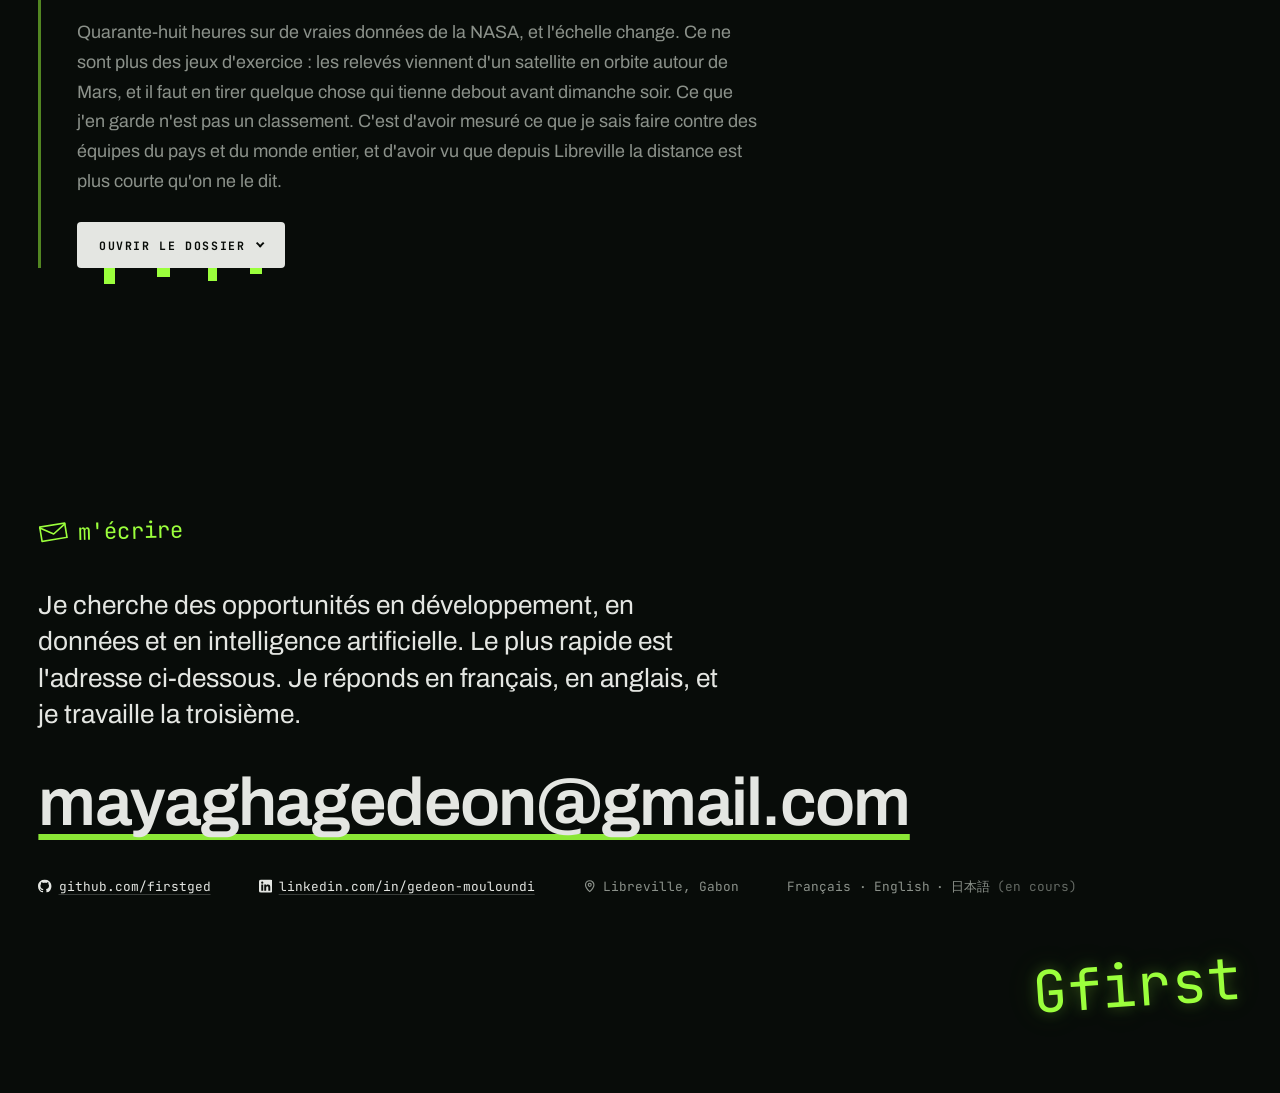
==== commit 7dceb7c1: "Le mur de signes remplace la trame, et la machine ouverte entre Les carrés de phosphore qui s'alluma" ====
--- a/index.html
+++ b/index.html
@@ -4,7 +4,7 @@
 <head>
     <meta charset="UTF-8">
     <meta name="viewport" content="width=device-width, initial-scale=1">
-    <title>Gédéon Mouloundi Mayagha — IA et données, Libreville</title>
+    <title>Gédéon Mouloundi Mayagha : IA et données à Libreville</title>
     <meta name="description"
         content="Je construis des outils de données qui tiennent sur une connexion fragile et qui servent vraiment quelqu'un. Souveraineté numérique du Gabon, IA et Big Data. Libreville.">
     <meta name="theme-color" content="#000000">
@@ -16,7 +16,7 @@
     <meta property="og:locale" content="fr_FR">
     <meta property="og:url" content="https://firstged.github.io/mon-portfolio/">
     <meta property="og:site_name" content="Gfirst">
-    <meta property="og:title" content="Gédéon Mouloundi Mayagha — IA et données, Libreville">
+    <meta property="og:title" content="Gédéon Mouloundi Mayagha : IA et données à Libreville">
     <meta property="og:description"
         content="Je construis des outils de données qui tiennent sur une connexion fragile et qui servent vraiment quelqu'un.">
     <meta name="twitter:card" content="summary_large_image">
@@ -34,7 +34,7 @@
       "address": { "@type": "PostalAddress", "addressLocality": "Libreville", "addressCountry": "GA" },
       "knowsLanguage": ["fr", "en", "ja"],
       "knowsAbout": ["Machine learning", "Big Data", "Python", "Traitement intelligent de documents", "Souveraineté numérique"],
-      "sameAs": ["https://github.com/firstged"]
+      "sameAs": ["https://github.com/firstged", "https://www.linkedin.com/in/gedeon-mouloundi"]
     }
     </script>
 
@@ -43,8 +43,8 @@
     <link rel="preconnect" href="https://fonts.googleapis.com">
     <link rel="preconnect" href="https://fonts.gstatic.com" crossorigin>
     <link rel="stylesheet"
-        href="https://fonts.googleapis.com/css2?family=Anton&family=JetBrains+Mono:wght@400;700&family=Pixelify+Sans:wght@400..700&display=swap">
-    <link rel="stylesheet" href="css/gfirst.css">
+        href="https://fonts.googleapis.com/css2?family=Anton&family=Archivo:wght@400;500;600&family=JetBrains+Mono:wght@400;700&family=Permanent+Marker&family=Pixelify+Sans:wght@400..700&display=swap">
+    <link rel="stylesheet" href="css/gfirst.css?v=31d0abe8">
 
     <!-- Posée ici et pas en fin de page : la règle d'éveil ne doit exister
          qu'avec JavaScript, et l'ajouter plus tard ferait clignoter les blocs. -->
@@ -61,9 +61,15 @@
 
     <!-- ═══════════════════════════════════════════════════════════════════
          L'ARRIVÉE
-         Le nom, la marque frappée, et ce qu'il fait. Pas de titre de poste :
-         « Métier · Ville — disponible » est la ligne de tous les portfolios
-         du monde.
+         Transposée du gabarit de référence, mécanisme par mécanisme :
+         · une étiquette au feutre, précédée d'un signe tracé à la main ;
+         · un titre géant en capitales étroites, et DANS la même phrase un
+           mot traité autrement — ici la marque, au feutre, qui chevauche
+           le nom civil ;
+         · un mot fantôme énorme derrière, presque de la couleur du fond ;
+         · des coulures sous le bouton.
+         Toujours pas de titre de poste : « Métier · Ville — disponible »
+         est la ligne de tous les portfolios du monde.
          ═══════════════════════════════════════════════════════════════════ -->
     <div class="scene" id="arrivee">
 
@@ -98,9 +104,26 @@
                 <rect class="sceau" x="5" y="5" width="90" height="90" rx="7" fill="currentColor"
                     mask="url(#gf-creux)" />
             </svg>
+
+            <!-- L'étiquette au feutre, et le signe tracé à la main qui la
+                 précède : dans la référence c'est une couronne, ici c'est
+                 l'établi — un tournevis, parce que c'est le lieu du site. -->
+            <p class="etiquette">
+                <svg class="signe" viewBox="0 0 34 24" aria-hidden="true">
+                    <path d="M3 20 L16 7" />
+                    <path d="M14 5 L20 11 L25 6 A6 6 0 0 0 19 1 Z" />
+                    <path d="M2 21 L5 18" />
+                </svg>
+                <span data-en="the workbench" data-ja="作業台">l'établi</span>
+            </p>
         </header>
 
         <div class="corps">
+            <!-- Le mot fantôme : énorme, à peine plus clair que le fond. Dans
+                 la référence il reprend le mot de l'étiquette ; ici il
+                 reprend la marque, qui est le sujet du titre. -->
+            <span class="fantome" aria-hidden="true">GFIRST</span>
+
             <!-- data-source porte la notation du découpeur : {er} devient un
                  <sup> insécable. Le HTML visible, lui, reste lisible sans
                  JavaScript. -->
@@ -110,16 +133,40 @@
                 <span class="ligne" data-gresille>Mayagha</span>
             </h1>
 
+            <!-- La marque au feutre, qui mord sur le nom. C'est le mécanisme
+                 exact de la référence — un mot de la phrase traité dans un
+                 autre registre — et ici il dit quelque chose : le nom civil
+                 et le nom de règne occupent la même place. Elle s'efface
+                 quand le titre zappe lui-même en « Gfirst » (règle CSS) :
+                 sans quoi le mot s'afficherait deux fois. -->
+            <span class="marque-peinte" aria-hidden="true">Gfirst</span>
         </div>
 
-        <p class="propos"
-            data-en="&lt;b&gt;I build data tools that hold up on a fragile connection and actually serve someone.&lt;/b&gt; What I'm after: that Gabon keeps control of its own data, and takes part in what gets invented elsewhere."
-            data-ja="&lt;b&gt;不安定な回線でも動き、誰かの役に立つデータの道具をつくっています。&lt;/b&gt;目指すのは、ガボンが自国のデータを自ら握り、世界の技術の歩みに加わることです。">
-            <b>Je construis des outils de données qui tiennent sur une connexion
-                fragile et qui servent vraiment quelqu'un.</b>
-            Ce que je vise : que le Gabon garde la main sur ses données, et prenne part
-            à ce qui s'invente ailleurs.
-        </p>
+        <div class="pied">
+            <p class="propos"
+                data-en="&lt;b&gt;I build data tools that hold up on a fragile connection and actually serve someone.&lt;/b&gt; What I'm after: that Gabon keeps control of its own data, and takes part in what gets invented elsewhere."
+                data-ja="&lt;b&gt;不安定な回線でも動き、誰かの役に立つデータの道具をつくっています。&lt;/b&gt;目指すのは、ガボンが自国のデータを自ら握り、世界の技術の歩みに加わることです。">
+                <b>Je construis des outils de données qui tiennent sur une connexion
+                    fragile et qui servent vraiment quelqu'un.</b>
+                Ce que je vise : que le Gabon garde la main sur ses données, et prenne
+                part à ce qui s'invente ailleurs.
+            </p>
+
+            <!-- Le bouton plein, et les coulures sous lui : dans la référence
+                 la peinture dégouline du bouton d'appel. -->
+            <a class="bouton" href="#projets">
+                <span data-en="See the work" data-ja="仕事を見る">Voir les pièces</span>
+                <svg class="fleche" viewBox="0 0 24 12" aria-hidden="true">
+                    <path d="M0 6 H21 M16 1 L22 6 L16 11" />
+                </svg>
+                <svg class="coulures" viewBox="0 0 120 26" aria-hidden="true" preserveAspectRatio="none">
+                    <path d="M14 0 v12 a3 3 0 0 0 6 0 V0 Z" />
+                    <path d="M44 0 v19 a3.4 3.4 0 0 0 6.8 0 V0 Z" />
+                    <path d="M76 0 v8 a2.6 2.6 0 0 0 5.2 0 V0 Z" />
+                    <path d="M98 0 v23 a3 3 0 0 0 6 0 V0 Z" />
+                </svg>
+            </a>
+        </div>
 
         <div class="pupitre">
             <div class="reglage" role="group" aria-label="Peau">
@@ -150,39 +197,79 @@
              ═══════════════════════════════════════════════════════════════ -->
         <section class="bloc lettre" id="moi" aria-labelledby="t-moi">
 
-            <h2 class="lettre-tete" id="t-moi" data-en="Who I am" data-ja="私について">Qui je suis</h2>
+            <!-- Le mot de la section, derrière le texte. Ce n'est pas un mot
+                 de décor : c'est le fil des cinq paragraphes. Ouvrir une
+                 machine, apprendre un métier d'assurance, élaguer un modèle,
+                 c'est le même geste à trois échelles. -->
+            <span class="lettre-fantome" aria-hidden="true">COMPRENDRE</span>
+
+            <!-- La machine ouverte, en fond de section. Deux couches du MEME
+                 cadrage : le rendu plein dessous, le tracé au-dessus. En peau
+                 BRUT les deux se superposent et le traçage décroche quand le
+                 signal lâche ; en COOL il ne reste que le tracé, inversé.
+                 `loading=lazy` : elles sont sous le pli, le premier écran ne
+                 les paie pas. -->
+            <div class="machine" aria-hidden="true">
+                <img class="machine-pleine" src="images/machine-pleine.webp"
+                    width="760" height="428" loading="lazy" decoding="async" alt="">
+                <img class="machine-trait" src="images/machine-trait.png"
+                    width="1100" height="619" loading="lazy" decoding="async" alt="">
+            </div>
+
+            <h2 class="lettre-tete" id="t-moi">
+                <!-- Une clé plate. À l'arrivée c'est un tournevis : même
+                     établi, outil différent — le motif ne se recopie pas. -->
+                <svg class="signe" viewBox="0 0 34 24" aria-hidden="true">
+                    <path d="M9 10 A5.5 5.5 0 1 0 9 14 L28 14 A2 2 0 0 0 28 10 Z" />
+                </svg>
+                <span data-en="who I am" data-ja="私について">qui je suis</span>
+            </h2>
 
             <div class="lettre-corps">
-                <p data-en="I am finishing a bachelor&rsquo;s degree in artificial intelligence and big data at the IUT &amp; SN, in Libreville. Before that I learned to repair computers, and I still do: students on campus bring me their machines, I open them up and look for the part that gave out. That same habit decides how I write code &mdash; a site you can open, read and repair, rather than a bundle you replace whole."
-                    data-ja="リーブルビルの IUT &amp; SN で、人工知能とビッグデータの学士課程を修了しようとしています。その前にパソコンの修理を覚え、今も続けています。学内の学生が機械を持ち込み、私はそれを開けて、壊れた部品を探します。その習慣が私のコードの書き方を決めています。丸ごと取り替える塊ではなく、開けて、読んで、直せるサイトを。">
-                    Je finis une licence professionnelle en intelligence artificielle et
-                    big data à l'IUT &amp; SN, à Libreville. Avant ça j'ai appris à réparer
-                    des ordinateurs, et je le fais toujours : les étudiants du campus
-                    m'apportent leurs machines, je les ouvre, je cherche la pièce qui a
-                    lâché. C'est cette habitude-là qui décide de ma façon de coder &mdash;
-                    un site qu'on peut ouvrir, lire et réparer, plutôt qu'un paquet qu'on
-                    remplace en entier.
+                <p data-en="Graduated in artificial intelligence and big data at the IUT &amp; SN, in Libreville. What I really love is opening machines. Finding the heart of a device, following the path of the current, locating the part that gave out. Students on campus bring me their computers, and I do not remember ever turning one down."
+                    data-ja="リーブルビルの IUT &amp; SN で人工知能とビッグデータを修めました。本当に好きなのは、機械を開けることです。装置の心臓を見つけ、電流の道をたどり、壊れた部品を突き止める。学内の学生がパソコンを持ち込み、断ったことは一度もありません。">
+                    Diplômé en intelligence artificielle et big data à l'IUT &amp; SN, à
+                    Libreville. Ce que j'aime vraiment, c'est ouvrir les machines.
+                    Découvrir le cœur d'un appareil, suivre le chemin du courant, trouver
+                    la pièce qui a lâché. Les étudiants du campus m'apportent leurs
+                    ordinateurs, et je ne me souviens pas d'en avoir refusé un.
                 </p>
 
-                <p data-en="In 2026 I spent two months at SUNU Assurances, in a cohort of sixty students recruited nationally. I built an internal tool there that I cannot show; the report was defended and marked 16/20. I also run Devs-Solutions, a student team that delivers sites and tools to Gabonese clients."
-                    data-ja="二〇二六年、全国から選ばれた六十人の学生とともに、SUNU 保険で二か月を過ごしました。そこで社内向けの道具を作りましたが、お見せできません。報告書は口頭試問を経て 20 点中 16 点でした。学生チーム Devs-Solutions も率いており、ガボンの顧客にサイトと道具を届けています。">
-                    En 2026 j'ai passé deux mois chez SUNU Assurances, dans une promotion de
-                    soixante étudiants recrutés au niveau national. J'y ai construit un outil
-                    interne que je ne peux pas montrer ; le rapport a été soutenu et noté
-                    <strong>16/20</strong>. Je dirige aussi <strong>Devs-Solutions</strong>,
-                    une équipe d'étudiants qui livre des sites et des outils à des clients
-                    gabonais.
+                <p data-en="&lt;strong&gt;That curiosity decides how I write code.&lt;/strong&gt; I do not install a library without knowing what is inside it, and I do not write a line I could not repair six months later. A site you can open, read and repair is worth more than a bundle you replace whole."
+                    data-ja="&lt;strong&gt;その好奇心が私のコードの書き方を決めています。&lt;/strong&gt;中身を知らないライブラリは入れませんし、半年後の自分が直せない行は書きません。丸ごと取り替える塊より、開けて、読んで、直せるサイトのほうがいい。">
+                    <strong>Cette curiosité décide de ma façon de coder.</strong> Je
+                    n'installe pas une bibliothèque sans savoir ce qu'elle contient, et je
+                    n'écris pas une ligne que je ne saurais pas réparer six mois plus tard.
+                    Un site qu'on peut ouvrir, lire et réparer vaut mieux qu'un paquet
+                    qu'on remplace en entier.
+                </p>
+
+                <p data-en="In 2026, SUNU Assurances selected me among sixty students recruited across the country. I built an internal tool there, useful and strategic, and the report was defended with the highest grade. Two months spent understanding a trade I did not know, before writing the first line."
+                    data-ja="二〇二六年、SUNU 保険は全国から選ばれた六十人の学生の一人として私を迎えました。そこで社内向けの、実用的で戦略的な道具を作りました。報告書は最優秀の評価で口頭試問を通りました。最初の一行を書く前に、知らない業界を理解することに二か月を使いました。">
+                    En 2026, SUNU Assurances m'a retenu parmi soixante étudiants recrutés
+                    dans tout le pays. J'y ai construit un outil interne, utile et
+                    stratégique, et le rapport a été soutenu avec mention Très Bien. Deux mois à
+                    comprendre un métier que je ne connaissais pas, avant d'écrire la
+                    première ligne.
+                </p>
+
+                <p data-en="I run Devs-Solutions, a Gabonese team that &lt;strong&gt;does not separate software from hardware&lt;/strong&gt;: we write the application, we lay the network, and when the machine fails we are the ones who come back. Our clients run a school, a pharmacy, a transport company."
+                    data-ja="私は Devs-Solutions を率いています。&lt;strong&gt;ソフトウェアとハードウェアを切り離さない&lt;/strong&gt;ガボンのチームです。アプリケーションを書き、ネットワークを敷き、機械が壊れれば戻って直すのも私たちです。顧客は学校を、薬局を、運送会社を動かしています。">
+                    Je dirige Devs-Solutions, une équipe gabonaise qui <strong>ne sépare
+                        pas le logiciel du matériel</strong> : on écrit l'application, on
+                    pose le réseau, et quand la machine tombe c'est nous qui revenons.
+                    Nos clients gèrent une école, une pharmacie, une compagnie de
+                    transport.
                 </p>
 
                 <!-- Le fil du site dit en clair, et c'est le seul endroit où il
                      est dit : le reste de la page le démontre. -->
-                <p data-en="What occupies me now: running machine learning on less. Compressing models, quantizing them, pruning them. It is the same gesture as the grid behind this page &mdash; reduce the number of possible values and spread the error over the neighbours."
-                    data-ja="今取り組んでいるのは、より少ない資源で機械学習を動かすことです。モデルを圧縮し、量子化し、枝刈りする。それはこのページの背後にある網目と同じ操作です。取りうる値の数を減らし、誤差を隣へ配る。">
+                <p data-en="What occupies me now: &lt;strong&gt;running machine learning on less&lt;/strong&gt;. Compressing models, quantizing them, pruning them. Always the same question: what is actually necessary here?"
+                    data-ja="今取り組んでいるのは、&lt;strong&gt;より少ない資源で機械学習を動かすこと&lt;/strong&gt;です。モデルを圧縮し、量子化し、枝刈りする。いつも問いは同じです。ここで本当に必要なものは何か。">
                     Ce qui m'occupe maintenant : <strong>faire tourner l'apprentissage
                         automatique avec moins</strong>. Compresser les modèles, les
-                    quantifier, les élaguer. C'est le même geste que la trame derrière cette
-                    page &mdash; réduire le nombre de valeurs possibles, et répartir l'erreur
-                    sur les voisins.
+                    quantifier, les élaguer. Toujours la même question : qu'est-ce qui est
+                    vraiment nécessaire ici ?
                 </p>
             </div>
 
@@ -231,10 +318,10 @@
                                 technique</span></summary>
                         <div class="fiche-corps">
                             <p class="fiche-attaque"
-                                data-en="I compared four vision models on the same certificate. The gain did not come from the model — it came from a crop."
+                                data-en="I compared four vision models on the same certificate. The gain did not come from the model, it came from a crop."
                                 data-ja="四つの視覚モデルを比べました。差を生んだのはモデルではなく、トリミングでした。">
                                 J'ai comparé quatre modèles de vision sur le même acte.
-                                <strong>Le gain n'est pas venu du modèle — il est venu d'un
+                                <strong>Le gain n'est pas venu du modèle, il est venu d'un
                                     recadrage.</strong>
                             </p>
 
@@ -292,7 +379,7 @@
                             <h4 data-en="The deciding figure is not accuracy"
                                 data-ja="決め手は正確さではありません">Le chiffre qui décide n'est pas
                                 l'exactitude</h4>
-                            <p data-en="It is the number of fields that are wrong and announced as certain — they pass without review and enter the town's archives as they are."
+                            <p data-en="It is the number of fields that are wrong and announced as certain : they pass without review and enter the town's archives as they are."
                                 data-ja="誤っているのに「確か」と示される項目の数です。">
                                 C'est le nombre de champs <strong>faux et annoncés comme sûrs</strong> :
                                 ils passent sans relecture et entrent tels quels dans les archives de
@@ -302,7 +389,7 @@
 
                             <div class="cadre-table">
                                 <table>
-                                    <caption>Même acte, même vérité terrain, trois essais — 2 novembre 2026</caption>
+                                    <caption>Même acte, même vérité terrain, trois essais, 2 novembre 2026</caption>
                                     <thead>
                                         <tr>
                                             <th scope="col">Modèle</th>
@@ -349,9 +436,9 @@
                             <h4 data-en="I did not measure on real registers, and that was deliberate"
                                 data-ja="本物の台帳では測っていません。意図的です。">Je n'ai pas mesuré sur de vrais
                                 registres, et c'est volontaire</h4>
-                            <p data-en="A real certificate carries a person's civil status — you do not send that to an online model, least of all a free tier that trains on it. So I wrote a generator of fictional certificates to be filled in by hand, whose ground truth is generated before it is written."
+                            <p data-en="A real certificate carries a person's civil status : you do not send that to an online model, least of all a free tier that trains on it. So I wrote a generator of fictional certificates to be filled in by hand, whose ground truth is generated before it is written."
                                 data-ja="本物の証書には実在の人の身分が載ります。だから手書き用の架空の証書を生成する道具を書きました。">
-                                Un acte réel porte l'état civil d'une personne — on ne l'envoie pas à
+                                Un acte réel porte l'état civil d'une personne : on ne l'envoie pas à
                                 un modèle en ligne, encore moins sur un palier gratuit qui s'en sert
                                 pour entraîner. J'ai donc écrit un générateur d'actes fictifs à
                                 remplir à la main, dont la vérité terrain est
@@ -369,10 +456,10 @@
                          nom de l'entreprise rendrait la vignette illisible. -->
                     <h3>SUNU Assurances</h3>
                     <p class="resume"
-                        data-en="Selected from a nationally recruited cohort of 60 students. Two months, report defended with honours — 16/20. I built a conversational tool there; it stayed with them."
+                        data-en="Selected from a nationally recruited cohort of 60 students. Two months, report defended with the highest grade. I built a conversational tool there; it stayed with them."
                         data-ja="全国から選ばれた六十人の一人。二か月、報告書は16/20。">
                         Sélectionné dans une cohorte de 60 étudiants recrutés au niveau national.
-                        Deux mois, rapport soutenu mention Très Bien — <strong>16/20</strong>.
+                        Deux mois, rapport soutenu avec mention Très Bien.
                         J'y ai construit un ⬛⬛⬛⬛⬛⬛ conversationnel. L'outil est resté chez eux :
                         il avait une valeur concurrentielle, et ce n'est pas à moi d'en faire une
                         vitrine.
@@ -386,12 +473,12 @@
                         hors ligne</p>
                     <h3>Nkunkuma</h3>
                     <p class="resume"
-                        data-en="Land files for a surveyor in Libreville: owners, plots, procedure documents, PDF scans. Installs like an app, works with no connection, and no personal data ever leaves the machine — that is Gabonese law 025/2023, and it decided the architecture."
+                        data-en="Land files for a surveyor in Libreville: owners, plots, procedure documents, PDF scans. Installs like an app, works with no connection, and no personal data ever leaves the machine : that is Gabonese law 025/2023, and it decided the architecture."
                         data-ja="リーブルビルの土地家屋調査士のための台帳。完全オフラインで動きます。">
                         Dossiers fonciers pour un professionnel à Libreville : propriétaires,
                         parcelles, pièces de procédure, scans PDF. S'installe comme une
                         application, fonctionne sans connexion, et aucune donnée nominative ne
-                        quitte sa machine — <strong>la loi gabonaise n°025/2023 a décidé de
+                        quitte sa machine : <strong>la loi gabonaise n°025/2023 a décidé de
                             l'architecture avant la première ligne de code.</strong>
                     </p>
                     <p class="outils">Trois fichiers écrits à la main · IndexedDB · aucune dépendance</p>
@@ -428,7 +515,7 @@
                         novembre. Un itinéraire de marche sur le mont Sharp, tracé sur l&rsquo;imagerie
                         HiRISE et un modèle d&rsquo;élévation au mètre : <strong>1,57 km, +88 m,
                             pente maximale 19,8&deg;, 0,024 mSv de dose sur la sortie</strong>. Le
-                        terrain est trié en trois couleurs &mdash; sous 10&deg; on marche, de 10 à
+                        terrain est trié en trois couleurs : sous 10&deg; on marche, de 10 à
                         20&deg; prudence, au-delà c&rsquo;est interdit.
                     </p>
                     <p class="outils">Three.js servi en local · modèle 3D NASA · HiRISE, RAD, REMS</p>
@@ -503,11 +590,11 @@
                     <p class="genre" data-en="Collective" data-ja="チーム">Collectif</p>
                     <h3>Devs-Solutions</h3>
                     <p class="resume"
-                        data-en="An initiative I lead: students building digital tools for clients in Libreville. What I learned there is not taught in class — a brief is won by listening to someone describe their trade."
+                        data-en="An initiative I lead: students building digital tools for clients in Libreville. What I learned there is not taught in class : a brief is won by listening to someone describe their trade."
                         data-ja="私が率いる取り組み。リーブルビルの顧客のために道具をつくります。">
                         Une initiative que je dirige : des étudiants qui construisent des solutions
                         numériques pour des clients à Libreville. Ce que j'y ai appris ne s'apprend
-                        pas en cours — un cahier des charges se gagne en écoutant quelqu'un décrire
+                        pas en cours : un cahier des charges se gagne en écoutant quelqu'un décrire
                         son métier.
                     </p>
                     <p class="liens"><a href="https://devs-solutions.tech/" rel="noopener">Voir le site</a></p>
@@ -522,10 +609,10 @@
                     <p class="genre" data-en="Before the rule" data-ja="ルール以前">Avant la règle</p>
                     <h3>May's</h3>
                     <p class="resume"
-                        data-en="Catering and pastry, Libreville. Menu, gallery, orders on WhatsApp. January 2026 — &lt;strong&gt;my sister&rsquo;s business, and my first delivered site&lt;/strong&gt;."
+                        data-en="Catering and pastry, Libreville. Menu, gallery, orders on WhatsApp. January 2026, &lt;strong&gt;my sister&rsquo;s business, and my first delivered site&lt;/strong&gt;."
                         data-ja="リーブルビルのケータリングと洋菓子。献立、写真、注文は WhatsApp で。二〇二六年一月、&lt;strong&gt;姉の店であり、私が最初に納めたサイト&lt;/strong&gt;です。">
                         Traiteur et pâtisserie, à Libreville. Les plats, les photos, la commande
-                        sur WhatsApp. Janvier 2026 — <strong>l&rsquo;affaire de ma sœur, et mon
+                        sur WhatsApp. Janvier 2026, <strong>l&rsquo;affaire de ma sœur, et mon
                             premier site livré</strong>.
                     </p>
                     <p class="liens"><a href="https://firstged.github.io/nel-services/" rel="noopener">Voir le
@@ -545,52 +632,81 @@
              ═══════════════════════════════════════════════════════════════ -->
         <section class="bloc choix" id="selections" aria-labelledby="t-selections">
 
-            <header class="bloc-tete">
-                <h2 id="t-selections" data-en="Selections" data-ja="参加した場">Sélections</h2>
-                <p class="bloc-chapo"
-                    data-en="Where I was picked, and what I came back with."
-                    data-ja="選ばれて出向いた場と、そこから持ち帰ったもの。">
-                    Là où j'ai été retenu, et ce que j'en ai rapporté.
-                </p>
-            </header>
-
-            <div class="planches">
-
-                <figure class="planche planche--large">
-                    <img src="images/spaceapps-equipe.webp" width="1100" height="733"
-                        loading="lazy" decoding="async"
-                        alt="Deux participants en t-shirt bleu « NASA Space Apps Participant », badges au cou, dans le hall du site de Libreville.">
-                    <figcaption>
-                        <span class="planche-quand" data-en="14–15 November 2026 · Libreville"
-                            data-ja="2026年11月14〜15日・リーブルビル">14–15 novembre 2026 · Libreville</span>
-                        <span class="planche-dit"
-                            data-en="NASA Space Apps Challenge, Grand Libreville edition. Forty-eight hours with team DevSec on &lt;strong&gt;Martian Map&lt;/strong&gt;. I am on the left."
-                            data-ja="NASA スペースアップス・チャレンジ、グラン・リーブルビル会場。チーム DevSec と四十八時間、&lt;strong&gt;Martian Map&lt;/strong&gt; を作りました。左が私です。">
-                            NASA Space Apps Challenge, édition du Grand Libreville. Quarante-huit
-                            heures avec l'équipe DevSec sur <strong>Martian Map</strong>.
-                            Je suis celui de gauche.
-                        </span>
-                    </figcaption>
-                </figure>
-
-                <figure class="planche">
-                    <img src="images/spaceapps-certificat.webp" width="900" height="695"
-                        loading="lazy" decoding="async"
-                        alt="Certificat NASA Space Apps Challenge 2026 « Galactic Problem Solver » au nom de Gédéon Mouloundi Mayagha.">
-                    <figcaption>
-                        <span class="planche-quand" data-en="Galactic Problem Solver"
-                            data-ja="ギャラクティック・プロブレム・ソルバー">Galactic Problem Solver</span>
-                        <span class="planche-dit"
-                            data-en="The certificate names the work, not a ranking: &lt;em&gt;for outstanding participation and efforts&lt;/em&gt;. Signed by Marc Kuchner, Program Scientist."
-                            data-ja="この証書は順位ではなく働きを記します。&lt;em&gt;卓越した参加と努力に対して&lt;/em&gt;。NASA スペースアップス・チャレンジ主任研究員 Marc Kuchner 署名。">
-                            Le certificat nomme le travail, pas un classement :
-                            <em>for outstanding participation and efforts</em>. Signé Marc
-                            Kuchner, Program Scientist.
-                        </span>
-                    </figcaption>
-                </figure>
-
-            </div>
+            <h2 class="choix-tete" id="t-selections">
+                <!-- Une coche tracée à la main. Le tournevis ouvre l'arrivée,
+                     la clé plate ouvre la biographie : chaque étiquette porte
+                     le signe de ce qu'elle annonce, jamais le même. -->
+                <svg class="signe" viewBox="0 0 34 24" aria-hidden="true">
+                    <path d="M4 13 L13 21 L30 3" />
+                </svg>
+                <span data-en="selections" data-ja="参加した場">sélections</span>
+            </h2>
+
+            <!-- Une pile de dossiers, et non une grille de cartes : les
+                 sélections s'ajoutent avec le temps, et une grille impose un
+                 nombre pair pour rester droite. Pour en ajouter une, copier un
+                 <li class="dossier"> entier. -->
+            <ol class="dossiers">
+
+                <li class="dossier">
+                    <header class="dossier-tete">
+                        <span class="dossier-quand" data-en="14–15 November 2026"
+                            data-ja="2026年11月14〜15日">14–15 novembre 2026</span>
+                        <h3 class="dossier-nom">NASA Space Apps Challenge</h3>
+                        <span class="dossier-ou" data-en="Grand Libreville edition · team DevSec"
+                            data-ja="グラン・リーブルビル会場・チーム DevSec">Édition du Grand Libreville · équipe DevSec</span>
+                    </header>
+
+                    <p class="dossier-dit"
+                        data-en="Forty-eight hours on real NASA data, and the scale changes. These are no longer practice sets: the readings come from a satellite orbiting Mars, and something has to stand up by Sunday night. What I keep from it is not a ranking. It is having measured what I can do against teams from this country and from the rest of the world, and having seen that from Libreville the distance is shorter than it is said to be."
+                        data-ja="本物の NASA のデータに四十八時間。そこで尺度が変わります。もう練習用のデータではありません。観測値は火星を回る衛星から届き、日曜の夜までに形にしなければならない。持ち帰ったのは順位ではありません。自分の力を、この国と世界のチームに当てて測れたこと。そしてリーブルビルからの距離が、言われているほど遠くないと分かったことです。">
+                        Quarante-huit heures sur de vraies données de la NASA, et l'échelle
+                        change. Ce ne sont plus des jeux d'exercice : les relevés viennent
+                        d'un satellite en orbite autour de Mars, et il faut en tirer quelque
+                        chose qui tienne debout avant dimanche soir. Ce que j'en garde n'est
+                        pas un classement. C'est d'avoir mesuré ce que je sais faire contre
+                        des équipes du pays et du monde entier, et d'avoir vu que depuis
+                        Libreville la distance est plus courte qu'on ne le dit.
+                    </p>
+
+                    <details class="dossier-piece">
+                        <summary><span data-en="Open the file" data-ja="資料を開く">Ouvrir le dossier</span><span class="fleche-bas" aria-hidden="true"></span></summary>
+
+                        <div class="dossier-contenu">
+                            <figure class="piece">
+                                <img src="images/spaceapps-equipe.webp" width="1100" height="733"
+                                    loading="lazy" decoding="async"
+                                    alt="Deux participants en t-shirt bleu « NASA Space Apps Participant », badges au cou, dans le hall du site de Libreville.">
+                                <figcaption data-en="Team DevSec, Libreville venue. I am on the left."
+                                    data-ja="チーム DevSec、リーブルビル会場。左が私です。">
+                                    L'équipe DevSec sur le site de Libreville. Je suis celui de gauche.
+                                </figcaption>
+                            </figure>
+
+                            <figure class="piece">
+                                <img src="images/spaceapps-certificat.webp" width="900" height="695"
+                                    loading="lazy" decoding="async"
+                                    alt="Certificat NASA Space Apps Challenge 2026 « Galactic Problem Solver » au nom de Gédéon Mouloundi Mayagha.">
+                                <figcaption
+                                    data-en="Signed by Marc Kuchner, Program Scientist: &lt;em&gt;for outstanding participation and efforts&lt;/em&gt;."
+                                    data-ja="主任研究員 Marc Kuchner 署名。&lt;em&gt;卓越した参加と努力に対して&lt;/em&gt;。">
+                                    Signé Marc Kuchner, Program Scientist :
+                                    <em>for outstanding participation and efforts</em>.
+                                </figcaption>
+                            </figure>
+
+                            <p class="dossier-quoi"
+                                data-en="The challenge taken on: &lt;strong&gt;Interplanetary Survival Guide, Martian Map&lt;/strong&gt;. A walking route on Mount Sharp, laid out on HiRISE imagery from the Mars Reconnaissance Orbiter."
+                                data-ja="取り組んだ課題は &lt;strong&gt;Interplanetary Survival Guide : Martian Map&lt;/strong&gt;。マーズ・リコネサンス・オービターの HiRISE 画像の上に、シャープ山の徒歩ルートを引きました。">
+                                Le défi pris : <strong>Interplanetary Survival Guide, Martian
+                                    Map</strong>. Un itinéraire de marche sur le mont Sharp, tracé sur
+                                les images HiRISE de la sonde Mars Reconnaissance Orbiter.
+                            </p>
+                        </div>
+                    </details>
+                </li>
+
+            </ol>
 
         </section>
 
@@ -603,30 +719,82 @@
              ═══════════════════════════════════════════════════════════════ -->
         <section class="bloc contact" id="contact" aria-labelledby="t-contact">
 
-            <h2 class="contact-tete" id="t-contact"
-                data-en="I am looking for a first position in data and artificial intelligence."
-                data-ja="データと人工知能の分野で、最初の職を探しています。">
-                Je cherche un premier poste en données et en intelligence artificielle.
+            <h2 class="choix-tete contact-etiq" id="t-contact">
+                <!-- Une enveloppe tracée. Tournevis, clé plate, coche : chaque
+                     section porte l'outil de ce qu'elle fait. Ici on écrit. -->
+                <svg class="signe" viewBox="0 0 34 24" aria-hidden="true">
+                    <path d="M3 4 H31 V20 H3 Z" />
+                    <path d="M3 5 L17 14 L31 5" />
+                </svg>
+                <span data-en="write to me" data-ja="連絡する">m'écrire</span>
             </h2>
+
+            <p class="contact-dit"
+                data-en="I am looking for opportunities in development, data and artificial intelligence. The quickest way to reach me is the address below. I answer in French, English, and I am working on the third."
+                data-ja="開発、データ、人工知能の分野で機会を探しています。いちばん早いのは下のアドレスです。フランス語と英語で返信します。三つめは学習中です。">
+                Je cherche des opportunités en développement, en données et en intelligence
+                artificielle.
+                Le plus rapide est l'adresse ci-dessous. Je réponds en français, en
+                anglais, et je travaille la troisième.
+            </p>
 
             <p class="contact-adresse">
                 <a href="mailto:mayaghagedeon@gmail.com">mayaghagedeon@gmail.com</a>
             </p>
 
+            <!-- Les icônes ne décorent pas la liste, elles la trient : deux
+                 entrées sont des liens, deux sont des renseignements, et rien
+                 ne les distinguait. Les deux marques sont tracées en plein
+                 parce qu'un logo ne se reconnaît qu'à sa silhouette ; le
+                 repère de lieu est au trait, comme les outils des étiquettes. -->
             <ul class="contact-liste">
-                <li><a href="https://github.com/firstged" rel="noopener">github.com/firstged</a></li>
-                <li data-en="Libreville, Gabon" data-ja="ガボン、リーブルビル">Libreville, Gabon</li>
+                <li><a href="https://github.com/firstged" rel="noopener">
+                    <svg class="ico ico--plein" viewBox="0 0 16 16" aria-hidden="true">
+                        <path d="M8 0C3.58 0 0 3.58 0 8c0 3.54 2.29 6.53 5.47 7.59.4.07.55-.17.55-.38
+                            0-.19-.01-.82-.01-1.49-2.01.37-2.53-.49-2.69-.94-.09-.23-.48-.94-.82-1.13
+                            -.28-.15-.68-.52-.01-.53.63-.01 1.08.58 1.23.82.72 1.21 1.87.87 2.33.66
+                            .07-.52.28-.87.51-1.07-1.78-.2-3.64-.89-3.64-3.95 0-.87.31-1.59.82-2.15
+                            -.08-.2-.36-1.02.08-2.12 0 0 .67-.21 2.2.82.64-.18 1.32-.27 2-.27
+                            .68 0 1.36.09 2 .27 1.53-1.04 2.2-.82 2.2-.82.44 1.1.16 1.92.08 2.12
+                            .51.56.82 1.27.82 2.15 0 3.07-1.87 3.75-3.65 3.95.29.25.54.73.54 1.48
+                            0 1.07-.01 1.93-.01 2.2 0 .21.15.46.55.38A8.01 8.01 0 0 0 16 8c0-4.42-3.58-8-8-8z" />
+                    </svg>github.com/firstged</a></li>
+
+                <li><a href="https://www.linkedin.com/in/gedeon-mouloundi" rel="noopener">
+                    <svg class="ico ico--plein" viewBox="0 0 16 16" aria-hidden="true">
+                        <path d="M13.6 0H2.4A2.4 2.4 0 0 0 0 2.4v11.2A2.4 2.4 0 0 0 2.4 16h11.2a2.4
+                            2.4 0 0 0 2.4-2.4V2.4A2.4 2.4 0 0 0 13.6 0zM5 13.4H2.7V6.1H5v7.3zM3.85
+                            5.1a1.34 1.34 0 1 1 0-2.68 1.34 1.34 0 0 1 0 2.68zM13.4 13.4h-2.3V9.85c0-.85
+                            -.02-1.94-1.18-1.94-1.19 0-1.37.92-1.37 1.88v3.61H6.25V6.1h2.2v1h.03c.31-.58
+                            1.06-1.2 2.18-1.2 2.33 0 2.76 1.54 2.76 3.53v3.97z" />
+                    </svg>linkedin.com/in/gedeon-mouloundi</a></li>
+
+                <!-- Le libellé traduit vit dans un span : posé sur le <li>, il
+                     aurait emporté l'icône, puisque la traduction remplace tout
+                     le contenu de l'élément qui la porte. -->
+                <li>
+                    <svg class="ico" viewBox="0 0 16 16" aria-hidden="true">
+                        <path d="M8 14.5s5-4.6 5-8a5 5 0 0 0-10 0c0 3.4 5 8 5 8Z" />
+                        <circle cx="8" cy="6.4" r="1.8" />
+                    </svg><span data-en="Libreville, Gabon"
+                        data-ja="ガボン、リーブルビル">Libreville, Gabon</span></li>
+
                 <li lang="fr">Français &middot; <span lang="en">English</span> &middot;
                     <span lang="ja">日本語</span> <span class="contact-note"
                         data-en="(learning)" data-ja="（学習中）">(en cours)</span>
                 </li>
             </ul>
 
+            <!-- La signature. Le feutre qui peint la marque à l'arrivée revient
+                 ici pour signer : c'est le geste qui ferme une lettre, et c'est
+                 le dernier objet de la page. -->
+            <span class="contact-signature" aria-hidden="true">Gfirst</span>
+
         </section>
 
     </main>
 
-    <script src="js/gfirst.js"></script>
+    <script src="js/gfirst.js?v=0f02a8d5"></script>
 </body>
 
 </html>
--- a/css/gfirst.css
+++ b/css/gfirst.css
@@ -29,7 +29,13 @@
        clairs que ceux d'ici, ce qui est une des raisons pour lesquelles la
        page paraissait « simplement noire ».
        Même logique, teintée vers le phosphore plutôt que vers le bleu. */
-    --nuit: #080c09;
+    /* Les deux fonds sont déclarés ici une fois pour toutes, parce que le
+       voile de bascule a besoin de la couleur de la peau VERS laquelle on
+       va, pas de celle où l'on est. Deux jetons, une seule vérité. */
+    --peau-brut-fond: #080c09;
+    --peau-cool-fond: #e9e6dc;
+
+    --nuit: var(--peau-brut-fond);
     --craie: #e4e6e2;
     --cendre: #8b918a;
     --phosphore: 155 255 60;
@@ -42,6 +48,10 @@
        peau sans second jeu de règles. */
     --fond: var(--nuit);
     --fond-creux: #0d120e;
+    /* Le mot fantôme n'est pas un gris : c'est le fond, éclairci juste
+       assez pour qu'une forme s'y devine. Au-delà il devient un bloc
+       gris derrière le titre, et le plan s'effondre. */
+    --fond-fantome: #161c13;
     --encre: var(--craie);
     --encre-faible: var(--cendre);
     --signal: rgb(var(--phosphore));
@@ -51,6 +61,10 @@
     --trait-franc: #e4e6e2;
 
     --titrage: "Anton", "Arial Narrow", sans-serif;
+    /* La prose a sa propre famille. Archivo partage son dessinateur avec
+       Anton — même atelier, mêmes proportions — donc les deux tiennent
+       ensemble sans qu'on ait à les accorder. */
+    --lecture: "Archivo", system-ui, sans-serif;
     --courante: "JetBrains Mono", ui-monospace, monospace;
     --titrage-espace: .01em;
 
@@ -65,9 +79,12 @@
    disparaît sur un fond clair.                                          */
 
 :root[data-peau="cool"] {
-    --nuit: #e9e6dc;
+    --nuit: var(--peau-cool-fond);
     --craie: #14160f;
-    --cendre: #767162;
+    /* Mesuré : #767162 sur ce fond crème donne 3,7:1, sous le seuil
+       lisible pour du texte courant. En peau BRUT le même jeton tient à
+       5,9:1 — c'est le fond clair qui écrase l'écart, pas la teinte. */
+    --cendre: #696453;
     --phosphore: 44 92 18;
     --braise: 12 28 6;
     /* Mesuré, et c'est pour ça que COOL est moins intense que BRUT : sur le
@@ -78,6 +95,7 @@
     --intensite: .45;
 
     --fond-creux: #ded9cc;
+    --fond-fantome: #ddd9c8;
     --trait: rgba(20, 22, 15, .22);
     --trait-franc: #14160f;
 
@@ -113,7 +131,14 @@
     line-height: 1.65;
     -webkit-font-smoothing: antialiased;
     overflow-x: clip;
-    transition: background .32s var(--ease-out), color .32s var(--ease-out);
+}
+
+/* Sans le balayage, il faut bien que le passage se voie : la transition de
+   fond ne sert plus qu'au repli en mouvement réduit et au sans-JavaScript. */
+@media (prefers-reduced-motion: reduce) {
+    body {
+        transition: background .32s var(--ease-out), color .32s var(--ease-out);
+    }
 }
 
 a {
@@ -166,16 +191,35 @@
 
 
 /* ═══════════════════════════════════════════════════════════════════════
-   L'ARRIVÉE
+   L'ARRIVÉE — transposée du gabarit de référence
+
+   Les six mécanismes relevés image par image sur sa vidéo, et ce qu'ils
+   deviennent ici :
+
+   1. étiquette de section au feutre + signe tracé à la main ;
+   2. titre géant en capitales étroites ;
+   3. DANS la même phrase, un mot traité dans un autre registre — là-bas
+      « VAULT » au feutre bleu par-dessus « SHOEBOX » en gris sourd ;
+   4. un mot fantôme énorme derrière, à peine plus clair que le fond ;
+   5. des coulures de peinture sous le bouton d'appel ;
+   6. un bouton plein clair, texte sombre, flèche à droite.
+
+   Ce qui change par rapport à la référence, et volontairement : l'accent
+   est son vert, pas le bleu du gabarit, et le mot au feutre est sa marque
+   — pas un mot de décor.
    ═══════════════════════════════════════════════════════════════════════ */
 
 .scene {
     position: relative;
     z-index: 1;
+    /* Le mot fantôme est en z-index négatif : sans contexte d'empilement
+       propre à la scène il passerait DERRIÈRE le fond de la page et ne se
+       verrait jamais. */
+    isolation: isolate;
     min-height: 100svh;
     display: grid;
-    grid-template-rows: auto 1fr auto;
-    gap: clamp(1.4rem, 3.5vh, 2.6rem);
+    grid-template-rows: auto 1fr auto auto;
+    gap: clamp(1rem, 2.6vh, 2rem);
     padding: clamp(1.1rem, 3.2vw, 2.4rem);
     /* Le nom déborde par la droite : il est trop grand pour le mur. C'est
        le seul endroit où la page sort de ses marges. */
@@ -183,15 +227,20 @@
 }
 
 
-/* ═══ L'ENSEIGNE — la marque tient le coin, c'est sa place ═════════════ */
+/* ═══ L'ENSEIGNE ET L'ÉTIQUETTE ════════════════════════════════════════ */
 
 .enseigne {
     display: flex;
-}
-
+    align-items: center;
+    gap: clamp(.9rem, 2.4vw, 1.6rem);
+}
+
+/* Le poinçon rétrécit maintenant qu'il n'est plus seul sur sa ligne :
+   à 58 px il écrasait l'étiquette posée à côté de lui. */
 .poincon {
-    width: clamp(42px, 4.6vw, 58px);
+    width: clamp(38px, 3.6vw, 48px);
     height: auto;
+    flex: none;
     color: var(--craie);
     transform: rotate(-3deg);
 }
@@ -241,16 +290,75 @@
 }
 
 
-/* ═══ LE NOM ═══════════════════════════════════════════════════════════ */
-
+/* L'étiquette au feutre. C'est le registre graffiti demandé le 8 novembre
+   et jamais fait : un script tracé à la main, légèrement de travers, dans
+   la couleur d'accent — exactement l'usage qu'en fait la référence pour
+   ses libellés de section. */
+.etiquette {
+    margin: 0;
+    display: flex;
+    align-items: center;
+    gap: .5rem;
+    font-family: "Permanent Marker", var(--courante), cursive;
+    font-size: clamp(1rem, 1.9vw, 1.4rem);
+    line-height: 1;
+    letter-spacing: .01em;
+    color: var(--signal);
+    transform: rotate(-1.4deg);
+}
+
+/* Dans la référence c'est une couronne tracée à la main. Ici un tournevis,
+   parce que le lieu du site est l'établi — le signe doit nommer le lieu,
+   pas décorer l'étiquette. */
+.signe {
+    width: clamp(26px, 2.4vw, 34px);
+    height: auto;
+    fill: none;
+    stroke: currentColor;
+    stroke-width: 1.8;
+    stroke-linecap: round;
+    stroke-linejoin: round;
+    transform: rotate(-8deg);
+}
+
+
+/* ═══ LE TITRE, LE FANTÔME ET LA MARQUE PEINTE ═════════════════════════ */
+
+/* Plus de `gap` : le propos est descendu dans le pied avec le bouton, il
+   ne reste ici que les trois couches du titre, qui se superposent au lieu
+   de s'empiler. */
 .corps {
+    position: relative;
     align-self: center;
+    justify-self: start;
     display: flex;
     flex-direction: column;
-    gap: clamp(1.4rem, 4vh, 2.8rem);
+}
+
+/* LE MOT FANTÔME. Dans la référence il est à peine plus clair que le fond
+   et déborde largement du cadre : c'est lui qui donne la profondeur que la
+   page n'avait pas — un plan derrière le titre, pas un fond plat. */
+.fantome {
+    position: absolute;
+    left: -.22em;
+    top: 50%;
+    transform: translateY(-44%);
+    z-index: -1;
+    font-family: var(--titrage);
+    /* Il doit SORTIR du cadre : un mot fantôme qui tient dans la largeur
+       se lit comme un bloc gris derrière le titre. Dans la référence il
+       est coupé des deux côtés, et c'est ce qui en fait un plan. */
+    font-size: clamp(8rem, 34vw, 30rem);
+    line-height: .78;
+    letter-spacing: -.03em;
+    color: var(--fond-fantome);
+    white-space: nowrap;
+    pointer-events: none;
+    user-select: none;
 }
 
 .nom {
+    position: relative;
     margin: 0;
     font-family: var(--titrage);
     font-weight: 400;
@@ -261,9 +369,9 @@
        dévore un écran de portable en hauteur (520 px sur 768). `min()`
        laisse l'axe le plus contraint décider : vw gagne sur téléphone, svh
        gagne sur écran large et bas. */
-    font-size: clamp(1.9rem, min(12vw, 16svh), 10rem);
-    line-height: .84;
-    letter-spacing: -.022em;
+    font-size: clamp(1.9rem, min(11.5vw, 15svh), 9.5rem);
+    line-height: .86;
+    letter-spacing: .01em;
     /* line-height sous 1 rogne les diacritiques, et la boîte de ligne se
        cale sur la hauteur de capitale : l'accent du É de GÉDÉON — l'état de
        règne — passe au-dessus et se fait couper. La marge le rattrape. */
@@ -282,23 +390,160 @@
     will-change: transform;
 }
 
-/* ═══ LE PROPOS ════════════════════════════════════════════════════════ */
+
+/* LA MARQUE AU FEUTRE. Le mécanisme central de la référence : un mot de la
+   phrase traité dans un autre registre, et qui MORD sur le mot d'à côté au
+   lieu de se ranger à sa suite. Ici il dit quelque chose — le nom civil et
+   le nom de règne occupent la même place. */
+.marque-peinte {
+    position: absolute;
+    left: 66%;
+    bottom: -.2em;
+    z-index: 2;
+    font-family: "Permanent Marker", var(--courante), cursive;
+    font-size: clamp(2rem, 8.4vw, 7rem);
+    line-height: .8;
+    color: var(--signal);
+    transform: rotate(-4deg);
+    pointer-events: none;
+    user-select: none;
+    /* La référence floute légèrement son mot peint sur les bords, comme
+       une bombe qui bave. Une ombre de la même teinte suffit : un filtre
+       de flou coûterait une couche de composition sur tout le bloc. */
+    text-shadow:
+        0 0 18px rgb(var(--phosphore) / .34),
+        0 0 46px rgb(var(--phosphore) / .18);
+}
+
+/* Le nom zappe en trois états, et le troisième EST « Gfirst ». Sans cette
+   règle le mot s'afficherait deux fois à l'écran — une fois en Anton dans
+   le titre, une fois au feutre par-dessus. Il s'efface donc quand le titre
+   le prend : la marque n'est pas dupliquée, elle est absorbée.
+
+   `transition: none` n'est pas une précaution, c'est le correctif : la
+   séquence d'entrée pose 0,48 s de délai puis 0,3 s de fondu sur cette
+   même propriété, et le mot mettait donc près d'une seconde à s'effacer —
+   assez pour qu'on lise « Gfirst » deux fois pendant la bascule. Mesuré à
+   l'écran. Un signal qui décroche saute, il ne glisse pas. */
+.nom[data-etat="2"] ~ .marque-peinte {
+    opacity: 0;
+    transition: none;
+}
+
+/* ═══ LE PIED : LE PROPOS ET LE BOUTON ═════════════════════════════════ */
+
+/* Le propos et l'appel partagent la dernière ligne, aux deux extrémités.
+   C'est ce qui casse la colonne unique alignée à gauche que la charte
+   interdit — sans avoir à pousser le texte à droite artificiellement. */
+.pied {
+    display: flex;
+    flex-wrap: wrap;
+    align-items: flex-end;
+    justify-content: space-between;
+    gap: clamp(1.2rem, 3vw, 2.6rem);
+}
 
 .propos {
-    margin: 0 0 0 auto;
-    /* Décalé vers la droite : la page n'est pas une colonne unique alignée
-       à gauche, ce qui est le gabarit que la charte interdit. */
-    max-width: 54ch;
-    font-size: clamp(1rem, 1.5vw, 1.15rem);
-    line-height: 1.52;
-    color: var(--cendre);
+    margin: 0;
+    max-width: 52ch;
+    font-size: clamp(.92rem, 1.3vw, 1.05rem);
+    line-height: 1.6;
+    color: var(--encre-faible);
     text-wrap: pretty;
 }
 
 .propos b {
+    color: var(--craie);
     font-weight: 700;
-    color: var(--craie);
-    font-weight: normal;
+}
+
+/* LE BOUTON PLEIN. Clair sur fond sombre, texte sombre, flèche à droite —
+   c'est le seul aplat clair de l'écran, donc c'est lui qu'on voit. */
+/* L'angle est cassé de 4 px, pas arrondi : un bouton d'établi a une arête
+   limée, pas un coin de pastille. Et il se soulève au survol, ce qui fait
+   couler la peinture un peu plus bas. */
+.bouton {
+    position: relative;
+    display: inline-flex;
+    align-items: center;
+    gap: .7rem;
+    flex: none;
+    border-radius: 4px;
+    padding: .95rem 1.5rem;
+    background: var(--craie);
+    color: var(--fond);
+    text-decoration: none;
+    font-size: .76rem;
+    font-weight: 700;
+    letter-spacing: .14em;
+    text-transform: uppercase;
+    transition: background .22s var(--ease-out), color .22s var(--ease-out),
+        transform .22s var(--ease-out);
+}
+
+.bouton:hover,
+.bouton:focus-visible {
+    background: var(--signal);
+    color: var(--fond);
+    transform: translateY(-2px);
+}
+
+/* Appuyé, il redescend sous sa position de repos : c'est une touche qu'on
+   enfonce, pas une carte qui flotte. */
+.bouton:active { transform: translateY(1px); }
+
+.bouton:hover .coulures,
+.bouton:focus-visible .coulures { height: clamp(18px, 2.2vw, 34px); }
+
+.bouton .fleche {
+    width: 1.5rem;
+    height: auto;
+    fill: none;
+    stroke: currentColor;
+    stroke-width: 1.8;
+    stroke-linecap: round;
+    stroke-linejoin: round;
+}
+
+/* LES COULURES. Dans la référence la peinture dégouline du bouton d'appel.
+   Elles sont en SVG et non en pseudo-éléments : il en faut quatre de
+   longueurs différentes, sinon le motif se lit comme une frange régulière
+   et l'effet meurt. */
+.coulures {
+    position: absolute;
+    left: 0;
+    top: 100%;
+    width: 100%;
+    height: clamp(14px, 1.6vw, 26px);
+    fill: var(--signal);
+    pointer-events: none;
+    transition: height .26s var(--ease-out);
+}
+
+
+/* ═══ REPLIS DE L'ARRIVÉE ══════════════════════════════════════════════
+   En dessous de 860 px le nom ne fait plus qu'une colonne étroite : la
+   marque peinte, calée à 56 % de sa largeur, sortirait de l'écran. Elle
+   passe donc à droite et mord sur la dernière ligne au lieu de la
+   deuxième — le mécanisme est préservé, le débordement non.            */
+
+@media (max-width: 860px) {
+    /* Mesuré à 384 px : à 15vw le mot peint faisait 57 px pour un nom à
+       44 px — la marque devenait plus grosse que le nom qu'elle commente,
+       et « MAYAGHA » disparaissait dessous. Le nom suit `11.5vw` ; le mot
+       peint reste sous lui, et il descend pour ne mordre que le bas des
+       lettres au lieu de les couvrir. */
+    .marque-peinte {
+        left: auto;
+        right: -.04em;
+        bottom: -.34em;
+        font-size: clamp(1.8rem, 10.5vw, 4rem);
+    }
+
+    .pied {
+        flex-direction: column;
+        align-items: flex-start;
+    }
 }
 
 
@@ -410,7 +655,9 @@
 
 .js .propos,
 .js .pupitre,
-.js .signature {
+.js .etiquette,
+.js .bouton,
+.js .marque-peinte {
     opacity: 0;
 }
 
@@ -419,18 +666,42 @@
     transform: translateX(-.14em);
 }
 
-/* Rien n'entre en même temps : 70 ms séparent chaque bloc. L'enseigne est
-   absente de cette liste — le poinçon a sa propre frappe. */
+/* Rien n'entre en même temps. Le poinçon est absent de cette liste — il a
+   sa propre frappe — mais l'étiquette qui l'accompagne le suit de près,
+   et la marque peinte n'arrive qu'après le nom : elle le recouvre, donc
+   elle ne peut pas le précéder. */
 .pret .propos,
 .pret .pupitre,
-.pret .signature {
+.pret .etiquette,
+.pret .bouton,
+.pret .marque-peinte {
     opacity: 1;
-    transition: opacity .28s var(--ease-out);
-}
-
-.pret .signature { transition-delay: .69s; }
-.pret .propos    { transition-delay: .76s; }
-.pret .pupitre   { transition-delay: .83s; }
+    transition: opacity .3s var(--ease-out);
+}
+
+.pret .etiquette     { transition-delay: .05s; }
+.pret .marque-peinte { transition-delay: .48s; }
+
+/* Même motif que `.pose .nom .ligne` plus bas : les délais ci-dessus
+   orchestrent l'ENTRÉE de la page. Une fois le nom posé, le mot peint
+   réapparaît après chaque zapping, et il traînait alors 0,78 s pendant que
+   tout le reste sautait. Le délai meurt avec l'entrée. */
+.pose .marque-peinte { transition-delay: 0s; }
+
+/* `.pret .bouton` ci-dessus ne déclare que l'opacité, et l'emporte par
+   spécificité sur `.bouton`. Mesuré après coup : une fois la page entrée,
+   le bouton n'avait plus AUCUNE transition de survol — ni fond, ni encre,
+   ni déplacement. Elles sont rendues ici, à spécificité égale et plus bas
+   dans la feuille. */
+.pret .bouton {
+    transition: opacity .3s var(--ease-out),
+        background .22s var(--ease-out),
+        color .22s var(--ease-out),
+        transform .22s var(--ease-out);
+}
+.pret .propos        { transition-delay: .72s; }
+.pret .bouton        { transition-delay: .79s; }
+.pret .pupitre       { transition-delay: .86s; }
 
 .pret .nom .ligne {
     opacity: 1;
@@ -724,6 +995,7 @@
     appearance: none;
     background: none;
     border: var(--trait-ep) solid var(--trait);
+    border-radius: 4px;
     color: var(--encre-faible);
     font: inherit;
     font-size: .7rem;
@@ -732,12 +1004,27 @@
     padding: .55rem .9rem;
     min-height: 44px;
     cursor: pointer;
-    transition: color .2s ease, border-color .2s ease;
+    transition: color .2s var(--ease-out), border-color .2s var(--ease-out),
+        transform .2s var(--ease-out);
 }
 
 .poste-commandes button:hover {
     color: var(--encre);
     border-color: var(--encre);
+    transform: translateY(-2px);
+}
+
+.poste-commandes button:active { transform: translateY(1px); }
+
+.ico-nav {
+    display: block;
+    width: .85rem;
+    height: .85rem;
+    fill: none;
+    stroke: currentColor;
+    stroke-width: 1.8;
+    stroke-linecap: round;
+    stroke-linejoin: round;
 }
 
 .poste-ouvrir {
@@ -1273,180 +1560,523 @@
    ═══════════════════════════════════════════════════════════════════════ */
 
 .lettre {
-    display: grid;
-    grid-template-columns: minmax(0, 14ch) minmax(0, 62ch);
-    gap: clamp(1rem, 4vw, 4rem);
-    justify-content: start;
-}
-
-/* En-tête de lettre : la mention tient dans la marge, à hauteur de la
-   première ligne. Ce n'est pas un titre de section posé au-dessus. */
-.bloc h2.lettre-tete {
-    margin: 0;
-    font-weight: 700;
-    font-size: .74rem;
-    letter-spacing: .18em;
-    text-transform: uppercase;
-    color: var(--encre-faible);
-    text-align: right;
-    padding-top: .55em;
-}
+    position: relative;
+    /* Pas d'`isolation: isolate` ici, et c'est vérifié à l'écran : elle
+       enfermait la fusion `screen` de la machine dans la section, le noir
+       de l'image cessait d'être retiré et un rectangle sombre se posait
+       sur le mur de signes. Le mot fantôme reste visible sans elle. */
+    overflow: clip;
+}
+
+/* L'étiquette au feutre, comme à l'arrivée — mais l'outil tracé change.
+   C'est la même main et le même marqueur sur un autre établi, pas un
+   motif recopié. */
+.bloc h2.lettre-tete,
+.bloc h2.choix-tete {
+    display: flex;
+    align-items: center;
+    gap: .55rem;
+    margin: 0 0 clamp(1.6rem, 4.5vh, 3rem);
+    font-family: "Permanent Marker", var(--courante), cursive;
+    font-weight: 400;
+    font-size: clamp(1rem, 1.9vw, 1.4rem);
+    line-height: 1;
+    letter-spacing: .01em;
+    text-transform: none;
+    text-align: left;
+    color: var(--signal);
+    transform: rotate(-1.4deg);
+}
+
+/* Le mot de la section, énorme et presque de la couleur du fond. Il dit ce
+   que fait le texte — réparer — et il occupe la moitié droite, qui restait
+   vide pendant que la prose tenait sur une colonne étroite. */
+/* Calé pour que la colonne de prose le recouvre en partie : dans le hero
+   le mot fantôme marche parce que le nom géant passe devant lui. Posé seul
+   dans le vide à droite, il cessait d'être un plan de fond et devenait
+   l'élément le plus voyant de la section. */
+.lettre-fantome {
+    position: absolute;
+    /* Il démarre SOUS la colonne de prose et sort par la droite : c'est le
+       chevauchement qui en fait un plan. Posé en dessous du texte il
+       flottait détaché, posé à côté il devenait un second bloc.
+       La taille est calée sur une mesure et non sur une estimation : en
+       Anton, un mot occupe 0,426 fois son corps par lettre. COMPRENDRE
+       en fait dix, donc 18vw là où RÉPARER tenait 26vw. Un mot fantôme
+       doit rester un mot : à taille égale on n'aurait lu que COMPR. */
+    left: 26%;
+    top: 50%;
+    transform: translateY(-50%);
+    z-index: -1;
+    font-family: var(--titrage);
+    font-size: max(3.5rem, 18vw);
+    line-height: .8;
+    letter-spacing: -.03em;
+    color: var(--fond-fantome);
+    white-space: nowrap;
+    pointer-events: none;
+    user-select: none;
+}
+
+/* ═══ LA MACHINE OUVERTE ═══════════════════════════════════════════════
+   Deux vues du même éclaté, superposées au pixel. Le rendu plein donne la
+   matière, le tracé donne la lecture : ensemble ils font ce qu'aucune des
+   deux ne fait seule, une machine qu'on voit ET qu'on comprend.
+
+   Les deux portent un vrai canal alpha, et c'est un retour en arrière
+   assumé : `mix-blend-mode: screen` coûtait zéro octet mais ne marchait
+   pas ici, parce que ce conteneur crée son propre contexte d'empilement
+   (z-index négatif plus transform) et que la fusion n'atteignait donc
+   jamais le fond de page. Un rectangle noir se posait sur le mur de
+   signes. Vu à l'écran, pas déduit.
+
+   L'alpha est BINAIRE : le fond des deux images est un noir pur, un seuil
+   suffit à le découper, et un alpha dégradé doublait le poids du fichier
+   sans rien ajouter de visible. 82 Ko pour les deux, chargées en différé
+   puisqu'elles sont sous le pli.                                        */
+
+.machine {
+    position: absolute;
+    right: -6%;
+    top: 50%;
+    transform: translateY(-50%);
+    z-index: -1;
+    width: min(62%, 46rem);
+    aspect-ratio: 1100 / 619;
+    pointer-events: none;
+}
+
+.machine img {
+    position: absolute;
+    inset: 0;
+    width: 100%;
+    height: 100%;
+    object-fit: contain;
+}
+
+/* Le rendu plein reste discret : c'est la matière sous le dessin, pas le
+   sujet. Au-delà, il concurrence le texte au lieu de le porter. */
+.machine-pleine {
+    opacity: .52;
+}
+
+/* Le tracé est l'image qui porte le propos de la section — ouvrir, voir
+   dedans. Il passe donc devant, et plus net. */
+.machine-trait {
+    opacity: .4;
+    /* Le décrochage du signal le décale, comme une couche d'impression mal
+       calée. Posé par le JS, qui pilote déjà les décrochages du nom. */
+    transform: translateX(var(--machine-decroche, 0px));
+}
+
+/* En COOL le signal est reconstitué : plus de superposition, plus de
+   décrochage. Il ne reste que le tracé, en négatif sur le papier. */
+:root[data-peau="cool"] .machine-pleine { display: none; }
+
+/* `invert` ne touche pas au canal alpha : le tracé blanc devient noir et
+   le fond reste transparent. C'est ce qu'il faut sur le papier crème. */
+:root[data-peau="cool"] .machine-trait {
+    opacity: .34;
+    filter: invert(1);
+    transform: none;
+}
+
+@media (prefers-reduced-motion: reduce) {
+    .machine-trait { transform: none; }
+}
+
 
 .lettre-corps {
     display: flex;
     flex-direction: column;
-    gap: 1.3em;
+    gap: 1.25em;
+    /* 62 caractères : au-delà l'œil perd la ligne en revenant à la marge,
+       en deçà la colonne paraît posée dans un coin. */
+    max-width: 62ch;
 }
 
 .lettre-corps p {
     margin: 0;
-    font-size: clamp(1.02rem, 1.7vw, 1.26rem);
-    line-height: 1.62;
+    font-family: var(--lecture);
+    font-size: clamp(1.02rem, 1.5vw, 1.2rem);
+    line-height: 1.68;
     color: var(--encre-faible);
     text-wrap: pretty;
 }
 
+/* Le premier paragraphe porte le corps au-dessus des autres : c'est lui
+   qui donne le ton, et le lecteur entre par lui. Un pavé de trois blocs
+   rigoureusement identiques n'a aucun ordre de lecture. */
+.lettre-corps p:first-child {
+    font-size: clamp(1.14rem, 1.75vw, 1.42rem);
+    line-height: 1.5;
+    color: var(--encre);
+}
+
+/* LE TRAIT DE MARQUEUR. Le feutre qui écrit la marque à l'arrivée souligne
+   ici ce qui compte : même outil, autre geste. Un soulignement et non un
+   surlignage — sur fond sombre, une bande pleine sous un texte clair tombe
+   sous le seuil de lisibilité, le trait non. */
+/* Vu à l'écran : en fond d'élément, le trait disparaissait dès que le
+   passage courait sur deux lignes — le fond d'un inline est peint par
+   fragment, et un seul fragment le recevait. `text-decoration` suit le
+   texte ligne par ligne, c'est son travail. `skip-ink: none` empêche le
+   trait de s'interrompre sous les jambages : un marqueur passe dessus. */
 .lettre-corps strong {
-    font-weight: 700;
+    font-weight: 500;
     color: var(--encre);
-    font-weight: normal;
+    text-decoration: underline;
+    text-decoration-color: rgb(var(--phosphore) / .9);
+    text-decoration-thickness: .13em;
+    text-underline-offset: .22em;
+    text-decoration-skip-ink: none;
 }
 
 
 /* ═══════════════════════════════════════════════════════════════════════
-   SÉLECTIONS — les événements
-
-   C'est la seule section de la page qui montre de vraies photographies en
-   couleur. Tout le reste est tramé en deux valeurs : la couleur y devient
-   donc un événement, pas un décor. C'est aussi ce qui répondait le plus
-   directement au reproche « c'est trop noir » — un bloc d'image réelle
-   casse une page de texte sur fond sombre comme aucun réglage de jeton ne
-   le fera.
+   SÉLECTIONS — une pile de dossiers qui s'allonge
+
+   Une grille de cartes aurait été fausse pour deux raisons : elle impose un
+   nombre pair pour rester droite, alors que les sélections s'ajoutent une
+   par une ; et elle traite une photo d'équipe et un certificat comme deux
+   objets de même nature, ce qu'ils ne sont pas.
+
+   Ce que cette section emprunte au hero, ce n'est pas le mot fantôme —
+   « Qui je suis » l'a déjà pris — c'est le bouton plein et ses coulures, qui
+   deviennent ici la poignée du dossier. Même langue, autre mot.
    ═══════════════════════════════════════════════════════════════════════ */
 
-.planches {
-    display: grid;
-    grid-template-columns: repeat(auto-fit, minmax(280px, 1fr));
-    gap: clamp(1.6rem, 4vw, 3rem);
-    align-items: start;
-}
-
-.planche {
-    margin: 0;
-    display: flex;
-    flex-direction: column;
-    gap: .9rem;
-}
-
-/* La photo d'équipe porte la section : elle prend deux colonnes quand il y
-   a la place. Une grille où tout pèse pareil ne hiérarchise rien. */
-.planche--large { grid-column: span 2; }
-
-.planche img {
-    display: block;
-    width: 100%;
-    height: auto;
-    border: var(--trait-ep) solid var(--trait);
-}
-
-.planche figcaption {
-    display: flex;
-    flex-direction: column;
-    gap: .35rem;
-}
-
-.planche-quand {
-    font-size: .64rem;
-    letter-spacing: .18em;
-    text-transform: uppercase;
-    color: var(--signal);
-}
-
-.planche-dit {
-    max-width: 54ch;
-    font-size: .92rem;
-    line-height: 1.55;
-    color: var(--encre-faible);
-}
-
-.planche-dit strong {
-    color: var(--encre);
-    font-weight: 700;
-}
-
-.planche-dit em {
-    font-style: italic;
-    color: var(--encre);
-}
-
-@media (max-width: 760px) {
-    .planche--large { grid-column: span 1; }
-}
-
-
-/* ═══════════════════════════════════════════════════════════════════════
-   LE CONTACT — le seul but du site
-
-   Tout ce qui précède est en colonnes ; ici la page redevient une ligne.
-   L'adresse est le plus gros caractère de la page après le nom lui-même :
-   c'est l'action qu'on attend du visiteur.
-   ═══════════════════════════════════════════════════════════════════════ */
-
-.contact {
-    display: grid;
-    gap: clamp(1.6rem, 5vh, 3rem);
-    padding-bottom: clamp(5rem, 16vh, 11rem);
-}
-
-.bloc h2.contact-tete {
-    margin: 0;
-    max-width: 24ch;
-    font-weight: 700;
-    font-size: clamp(1.6rem, 5vw, 3.4rem);
-    line-height: 1.04;
-    letter-spacing: var(--titrage-espace);
-    text-wrap: balance;
-}
-
-.contact-adresse {
-    margin: 0;
-}
-
-.contact-adresse a {
-    /* Dimensionnée sur la largeur du texte lui-même : l'adresse doit
-       toucher les deux marges sans jamais les dépasser. 22 caractères à
-       0,55 de chasse moyenne — mesuré sur Archivo, pas estimé. */
-    font-size: clamp(1.3rem, 8.2vw, 6rem);
-    font-weight: 700;
-    line-height: 1;
-    letter-spacing: -.03em;
-    text-decoration: none;
-    border-bottom: 2px solid var(--trait);
-    display: inline-block;
-    padding-bottom: .06em;
-    transition: border-color .25s ease, color .25s ease;
-    word-break: break-word;
-}
-
-.contact-adresse a:hover,
-.contact-adresse a:focus-visible {
-    border-bottom-color: currentColor;
-}
-
-.contact-liste {
+.dossiers {
     list-style: none;
     margin: 0;
     padding: 0;
     display: flex;
+    flex-direction: column;
+    gap: clamp(2rem, 6vh, 4rem);
+}
+
+/* Le filet n'est pas un cadre de carte : il tient à gauche seulement, comme
+   l'onglet d'un dossier rangé dans un tiroir. Un contour fermé aurait fait
+   la carte que cette section évite. */
+/* La borne de lecture appartient au paragraphe, pas au dossier : posée
+   ici, elle ramenait aussi les pièces ouvertes à 635 px, et les deux
+   images s'empilaient au lieu de se ranger côte à côte. */
+.dossier {
+    padding-left: clamp(1rem, 3vw, 2.2rem);
+    border-left: 3px solid rgb(var(--phosphore) / .5);
+    max-width: 62rem;
+}
+
+.dossier-tete {
+    display: flex;
+    flex-direction: column;
+    gap: .3rem;
+    margin-bottom: 1.1rem;
+}
+
+.dossier-quand,
+.dossier-ou {
+    font-family: var(--courante);
+    font-size: .68rem;
+    font-weight: 700;
+    letter-spacing: .16em;
+    text-transform: uppercase;
+    color: var(--signal);
+}
+
+.dossier-ou {
+    font-weight: 400;
+    letter-spacing: .1em;
+    color: var(--encre-faible);
+}
+
+.dossier-nom {
+    margin: 0;
+    max-width: 26ch;
+    font-family: var(--titrage);
+    font-weight: 400;
+    font-size: clamp(1.6rem, 4.2vw, 3.1rem);
+    line-height: .98;
+    letter-spacing: var(--titrage-espace);
+    color: var(--encre);
+    text-wrap: balance;
+}
+
+.dossier-dit {
+    margin: 0 0 1.6rem;
+    max-width: 68ch;
+    font-family: var(--lecture);
+    font-size: clamp(1rem, 1.4vw, 1.12rem);
+    line-height: 1.66;
+    color: var(--encre-faible);
+    text-wrap: pretty;
+}
+
+/* LA POIGNÉE. C'est le bouton plein de l'arrivée, repris tel quel, avec ses
+   coulures dessinées en pseudo-élément : quatre longueurs inégales, sinon le
+   motif se lit comme une frange régulière. */
+.dossier-piece > summary {
+    position: relative;
+    display: inline-flex;
+    align-items: center;
+    gap: .7rem;
+    border-radius: 4px;
+    padding: .85rem 1.4rem;
+    background: var(--craie);
+    color: var(--fond);
+    font-family: var(--courante);
+    font-size: .72rem;
+    font-weight: 700;
+    letter-spacing: .14em;
+    text-transform: uppercase;
+    cursor: pointer;
+    list-style: none;
+    transition: background .22s var(--ease-out), color .22s var(--ease-out),
+        transform .22s var(--ease-out);
+}
+
+.dossier-piece > summary::-webkit-details-marker { display: none; }
+
+.dossier-piece > summary:hover,
+.dossier-piece > summary:focus-visible {
+    background: var(--signal);
+    color: var(--fond);
+    transform: translateY(-2px);
+}
+
+.dossier-piece > summary:active { transform: translateY(1px); }
+
+.dossier-piece > summary:hover::after,
+.dossier-piece > summary:focus-visible::after { height: clamp(16px, 1.8vw, 26px); }
+
+/* La coulure, en dégradés répétés plutôt qu'en SVG : ici elle est purement
+   décorative et n'a pas à exister dans le document. */
+.dossier-piece > summary::after {
+    content: "";
+    position: absolute;
+    left: 0;
+    top: 100%;
+    width: 100%;
+    height: clamp(10px, 1.2vw, 18px);
+    background:
+        linear-gradient(var(--signal), var(--signal)) 14% 0 / 11px 100% no-repeat,
+        linear-gradient(var(--signal), var(--signal)) 41% 0 / 13px 58% no-repeat,
+        linear-gradient(var(--signal), var(--signal)) 66% 0 / 9px 84% no-repeat,
+        linear-gradient(var(--signal), var(--signal)) 88% 0 / 12px 40% no-repeat;
+    pointer-events: none;
+    transition: height .26s var(--ease-out);
+}
+
+/* Le chevron tracé, qui bascule quand le dossier s'ouvre. */
+.dossier-piece > summary span.fleche-bas {
+    display: inline-block;
+    width: .55em;
+    height: .55em;
+    border-right: 2px solid currentColor;
+    border-bottom: 2px solid currentColor;
+    transform: translateY(-.14em) rotate(45deg);
+    transition: transform .22s var(--ease-out);
+}
+
+.dossier-piece[open] > summary span.fleche-bas {
+    transform: translateY(.1em) rotate(225deg);
+}
+
+.dossier-contenu {
+    display: grid;
+    grid-template-columns: repeat(auto-fit, minmax(min(100%, 19rem), 1fr));
+    gap: clamp(1.2rem, 3vw, 2.2rem);
+    align-items: start;
+    margin-top: clamp(1.8rem, 4vh, 2.8rem);
+}
+
+/* Les pièces du dossier. Encadrées et bornées en hauteur : posées en pleine
+   largeur sans contrainte, une photo d'équipe et une capture de certificat
+   écrasaient tout le reste de la page. */
+.piece {
+    margin: 0;
+    display: flex;
+    flex-direction: column;
+    gap: .7rem;
+}
+
+.piece img {
+    display: block;
+    width: 100%;
+    height: auto;
+    max-height: 22rem;
+    object-fit: cover;
+    object-position: center top;
+    border: var(--trait-ep) solid var(--trait);
+}
+
+.piece figcaption {
+    font-family: var(--lecture);
+    font-size: .86rem;
+    line-height: 1.5;
+    color: var(--encre-faible);
+}
+
+.piece figcaption em {
+    font-style: italic;
+    color: var(--encre);
+}
+
+/* Le défi lui-même passe sous les deux pièces, sur toute la largeur : c'est
+   le texte qui les relie, pas une troisième carte. */
+.dossier-quoi {
+    grid-column: 1 / -1;
+    margin: 0;
+    font-family: var(--lecture);
+    font-size: .95rem;
+    line-height: 1.6;
+    color: var(--encre-faible);
+}
+
+.dossier-quoi strong {
+    font-weight: 500;
+    color: var(--encre);
+    text-decoration: underline;
+    text-decoration-color: rgb(var(--phosphore) / .9);
+    text-decoration-thickness: .12em;
+    text-underline-offset: .2em;
+    text-decoration-skip-ink: none;
+}
+
+
+/* ═══════════════════════════════════════════════════════════════════════
+   LE CONTACT — le seul but du site
+
+   Mesuré à l'écran avant d'y toucher : l'adresse était rendue en chasse
+   fixe à 70 px, parce qu'aucune règle ne lui donnait de famille et qu'elle
+   héritait donc de la courante. Un terminal, pas une identité.
+
+   Ce que cette section emprunte au hero, c'est le feutre, et sous sa
+   troisième forme : il écrit la marque à l'arrivée, il souligne la prose
+   dans la biographie, il signe ici. Même outil, trois gestes.
+   ═══════════════════════════════════════════════════════════════════════ */
+
+.contact {
+    position: relative;
+    display: grid;
+    justify-items: start;
+    gap: clamp(1.1rem, 3vh, 2rem);
+    /* Le fond de page tombait ensuite sur 300 px de vide. Il en reste de
+       quoi laisser respirer la signature, pas un écran entier. */
+    padding-bottom: clamp(3rem, 9vh, 6rem);
+}
+
+.bloc h2.contact-etiq {
+    margin-bottom: clamp(.6rem, 2vh, 1.2rem);
+}
+
+.contact-dit {
+    margin: 0;
+    max-width: 46ch;
+    font-family: var(--lecture);
+    font-size: clamp(1.1rem, 2.1vw, 1.65rem);
+    line-height: 1.38;
+    color: var(--encre);
+    text-wrap: pretty;
+}
+
+.contact-adresse {
+    margin: .4rem 0 0;
+}
+
+/* L'adresse est l'action attendue, donc le plus gros caractère de la page
+   après le nom. En Archivo et non en chasse fixe : une adresse en mono se
+   lit comme une sortie de console, pas comme une invitation.
+   Le trait dessous est le marqueur, pas une bordure : c'est le même geste
+   que sur les passages clés de la biographie, à l'échelle du titre. */
+.contact-adresse a {
+    display: inline-block;
+    font-family: var(--lecture);
+    font-size: clamp(1.4rem, 5.6vw, 4.2rem);
+    font-weight: 600;
+    line-height: 1.08;
+    letter-spacing: -.025em;
+    color: var(--encre);
+    text-decoration: underline;
+    text-decoration-color: rgb(var(--phosphore) / .9);
+    text-decoration-thickness: .085em;
+    text-underline-offset: .14em;
+    text-decoration-skip-ink: none;
+    word-break: break-word;
+    transition: color .22s ease, text-decoration-color .22s ease;
+}
+
+.contact-adresse a:hover,
+.contact-adresse a:focus-visible {
+    color: var(--signal);
+    text-decoration-color: var(--encre);
+}
+
+.contact-liste {
+    list-style: none;
+    margin: .6rem 0 0;
+    padding: 0;
+    display: flex;
     flex-wrap: wrap;
     gap: .4rem clamp(1.2rem, 4vw, 3rem);
-    font-weight: 400;
-    font-size: .92rem;
-    color: var(--encre-faible);
-}
-
-.contact-note {
-    opacity: .7;
+    font-family: var(--courante);
+    font-size: .8rem;
+    color: var(--encre-faible);
+}
+
+/* Les icônes de la ligne de contact. Deux familles volontairement
+   distinctes : les marques tierces sont des silhouettes pleines, parce
+   qu'un logo ne se reconnaît qu'à sa masse ; tout ce qui appartient au
+   site reste au trait, comme les outils des étiquettes. */
+.contact-liste li {
+    display: inline-flex;
+    align-items: center;
+    gap: .42rem;
+}
+
+.contact-liste a {
+    display: inline-flex;
+    align-items: center;
+    gap: .42rem;
+}
+
+.ico {
+    width: 1.05em;
+    height: 1.05em;
+    flex: none;
+    fill: none;
+    stroke: currentColor;
+    stroke-width: 1.4;
+    stroke-linecap: round;
+    stroke-linejoin: round;
+    /* Le texte des listes est en capitales d'imprimerie à chasse fixe :
+       sans ce décalage, l'icône flotte au-dessus de la ligne de base. */
+    transform: translateY(-.04em);
+}
+
+.ico--plein {
+    fill: currentColor;
+    stroke: none;
+}
+
+.contact-note { opacity: .7; }
+
+/* LA SIGNATURE. Posée à droite et de travers, comme on signe au bas d'une
+   page. Elle ne reprend pas la taille de la marque de l'arrivée : une
+   signature est plus petite que le titre qu'elle ferme. */
+.contact-signature {
+    justify-self: end;
+    margin-top: clamp(1.4rem, 4vh, 2.8rem);
+    font-family: "Permanent Marker", var(--courante), cursive;
+    font-size: clamp(1.8rem, 5vw, 3.6rem);
+    line-height: .9;
+    color: var(--signal);
+    transform: rotate(-4deg);
+    pointer-events: none;
+    user-select: none;
+    text-shadow:
+        0 0 14px rgb(var(--phosphore) / .3),
+        0 0 36px rgb(var(--phosphore) / .16);
 }
 
 
@@ -1458,15 +2088,24 @@
     /* Plus de taille de nom par point de rupture : le `min(vw, svh)`
        ci-dessus s'en charge sur tous les écrans d'un seul tenant. Il ne
        reste ici que ce qui relève vraiment de la mise en page étroite. */
-    .propos {
-        margin-left: 0;
-        max-width: 100%;
-    }
-
     .scene { gap: 1.2rem; }
-    .poincon { width: 44px; }
+    .poincon { width: 38px; }
 
     .vignette.vedette { grid-column: span 1; }
+
+    /* Le mot fantôme et la machine existent pour occuper le vide à droite
+       de la colonne de prose. Sur un écran étroit ce vide n'existe pas :
+       tous deux tombaient en plein milieu du texte et le rendaient
+       illisible. Ils répondent à un problème de grand écran, ils restent
+       au grand écran.
+       — La règle avait disparu dans une réécriture de section ; remise, et
+       étendue à la machine qui a le même défaut.                        */
+    .lettre-fantome,
+    .machine { display: none; }
+
+    /* La grille des deux vues du dossier tombe en une colonne, et les
+       pièces se lisent l'une sous l'autre. */
+    .dossier { max-width: 100%; }
 
     /* Les deux colonnes tombent : une marge de 14ch dans un écran de 384 px
        laisse 20 caractères au texte, ce qui n'est plus une colonne mais une
@@ -1495,6 +2134,35 @@
 }
 
 
+/* ═══ LA BASCULE DE PEAU ═══════════════════════════════════════════════
+   Le voile qui traverse l'écran pendant que la peau change. Il porte le
+   quadrillage de la trame plutôt qu'un aplat : ce qu'on bascule n'est pas
+   une couleur de fond, c'est une profondeur de bits, et le motif le dit.
+
+   La couleur vient des deux jetons de peau déclarés en tête de feuille, et
+   non de `--nuit` : au moment où le voile couvre, la peau courante est
+   encore l'ancienne. Le voile doit déjà porter la nouvelle.            */
+
+.balayage {
+    position: fixed;
+    inset: 0;
+    /* Au-dessus de tout, pupitre compris, mais sous rien d'interactif :
+       il ne vit que 560 ms et ne doit jamais retenir un clic. */
+    z-index: 60;
+    pointer-events: none;
+    clip-path: inset(0 100% 0 0);
+    /* Vu à l'écran : à 13 px et 17 % d'opacité le quadrillage faisait du
+       papier millimétré. La maille passe à 22 px et le trait à 8 % : on doit
+       deviner une trame qui passe, pas lire une grille. */
+    background-image:
+        repeating-linear-gradient(90deg, rgba(128, 128, 128, .08) 0 1px, transparent 1px 22px),
+        repeating-linear-gradient(0deg, rgba(128, 128, 128, .08) 0 1px, transparent 1px 22px);
+}
+
+.balayage[data-vers="brut"] { background-color: var(--peau-brut-fond); }
+.balayage[data-vers="cool"] { background-color: var(--peau-cool-fond); }
+
+
 /* ═══ ÉVEIL AU DÉFILEMENT ══════════════════════════════════════════════
    La classe n'est posée que si l'observateur existe ET que le mouvement
    n'est pas réduit : sans JavaScript, tout est déjà visible.            */
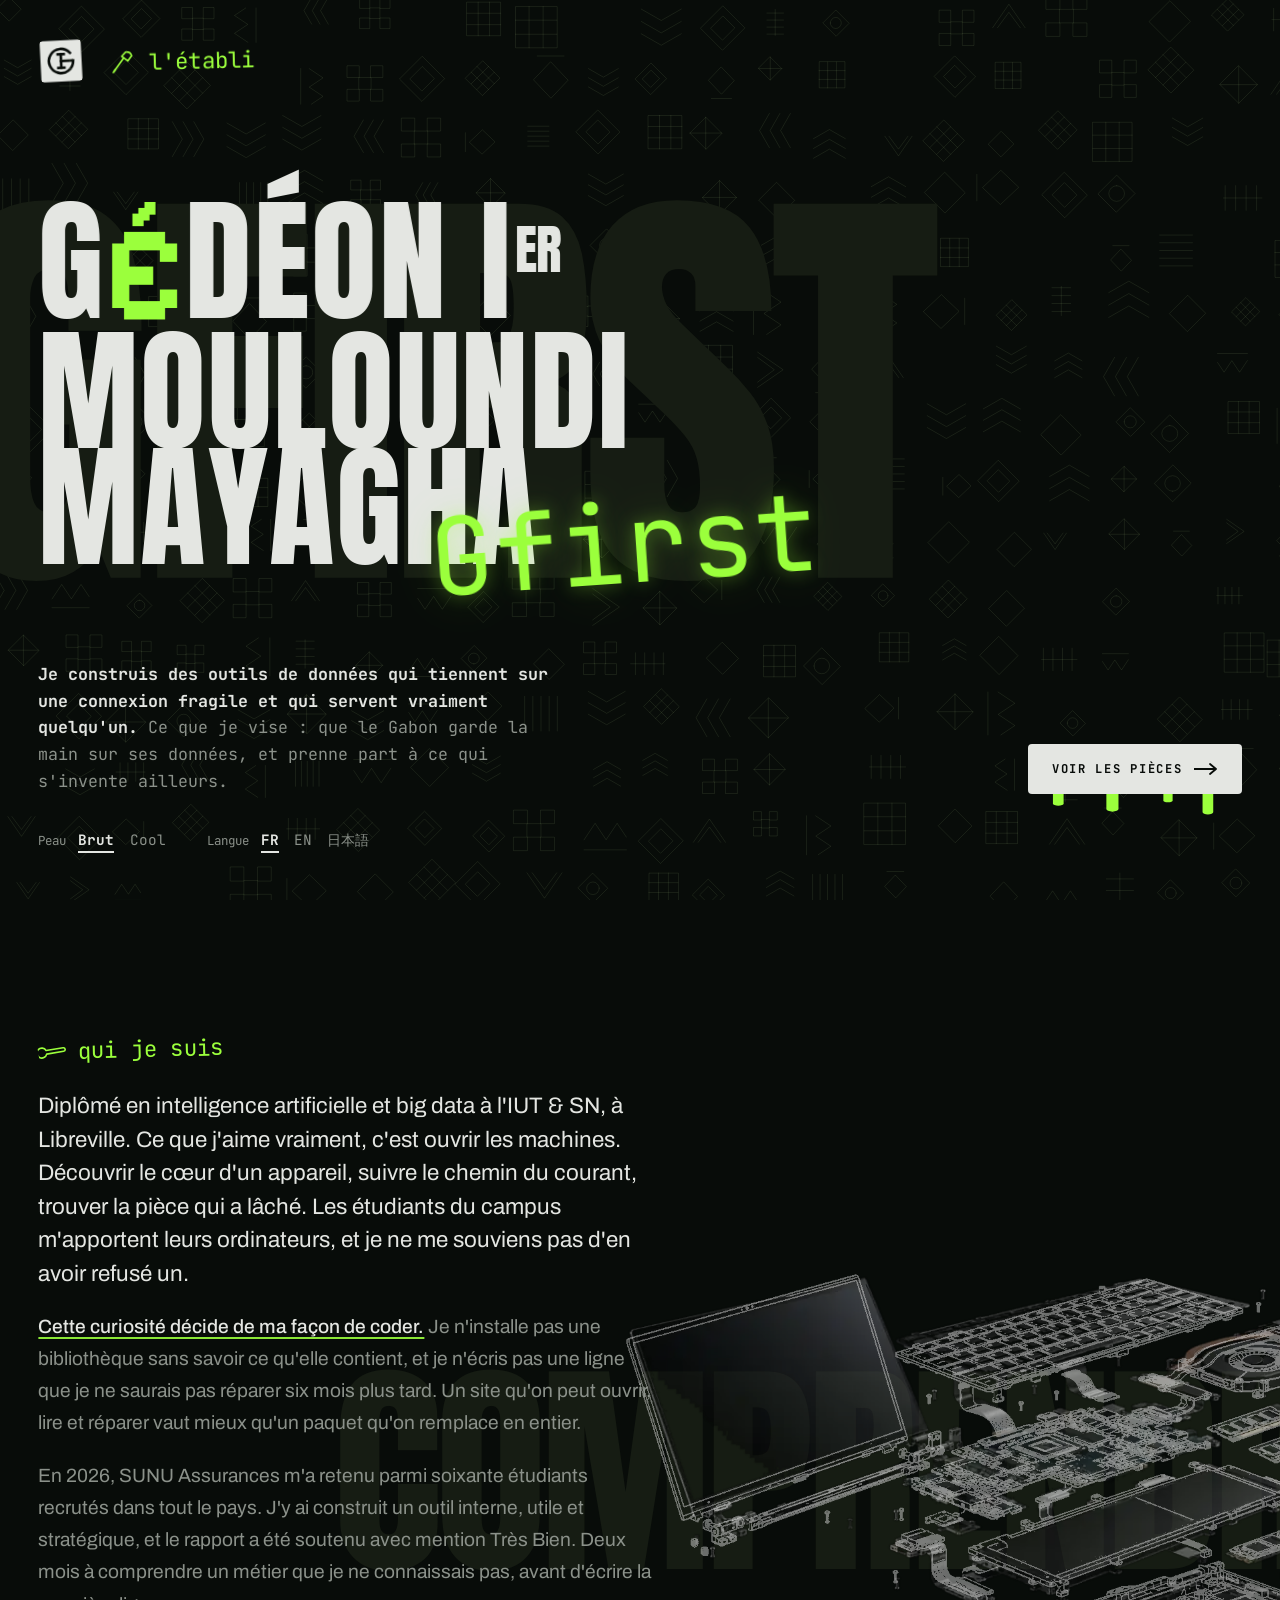
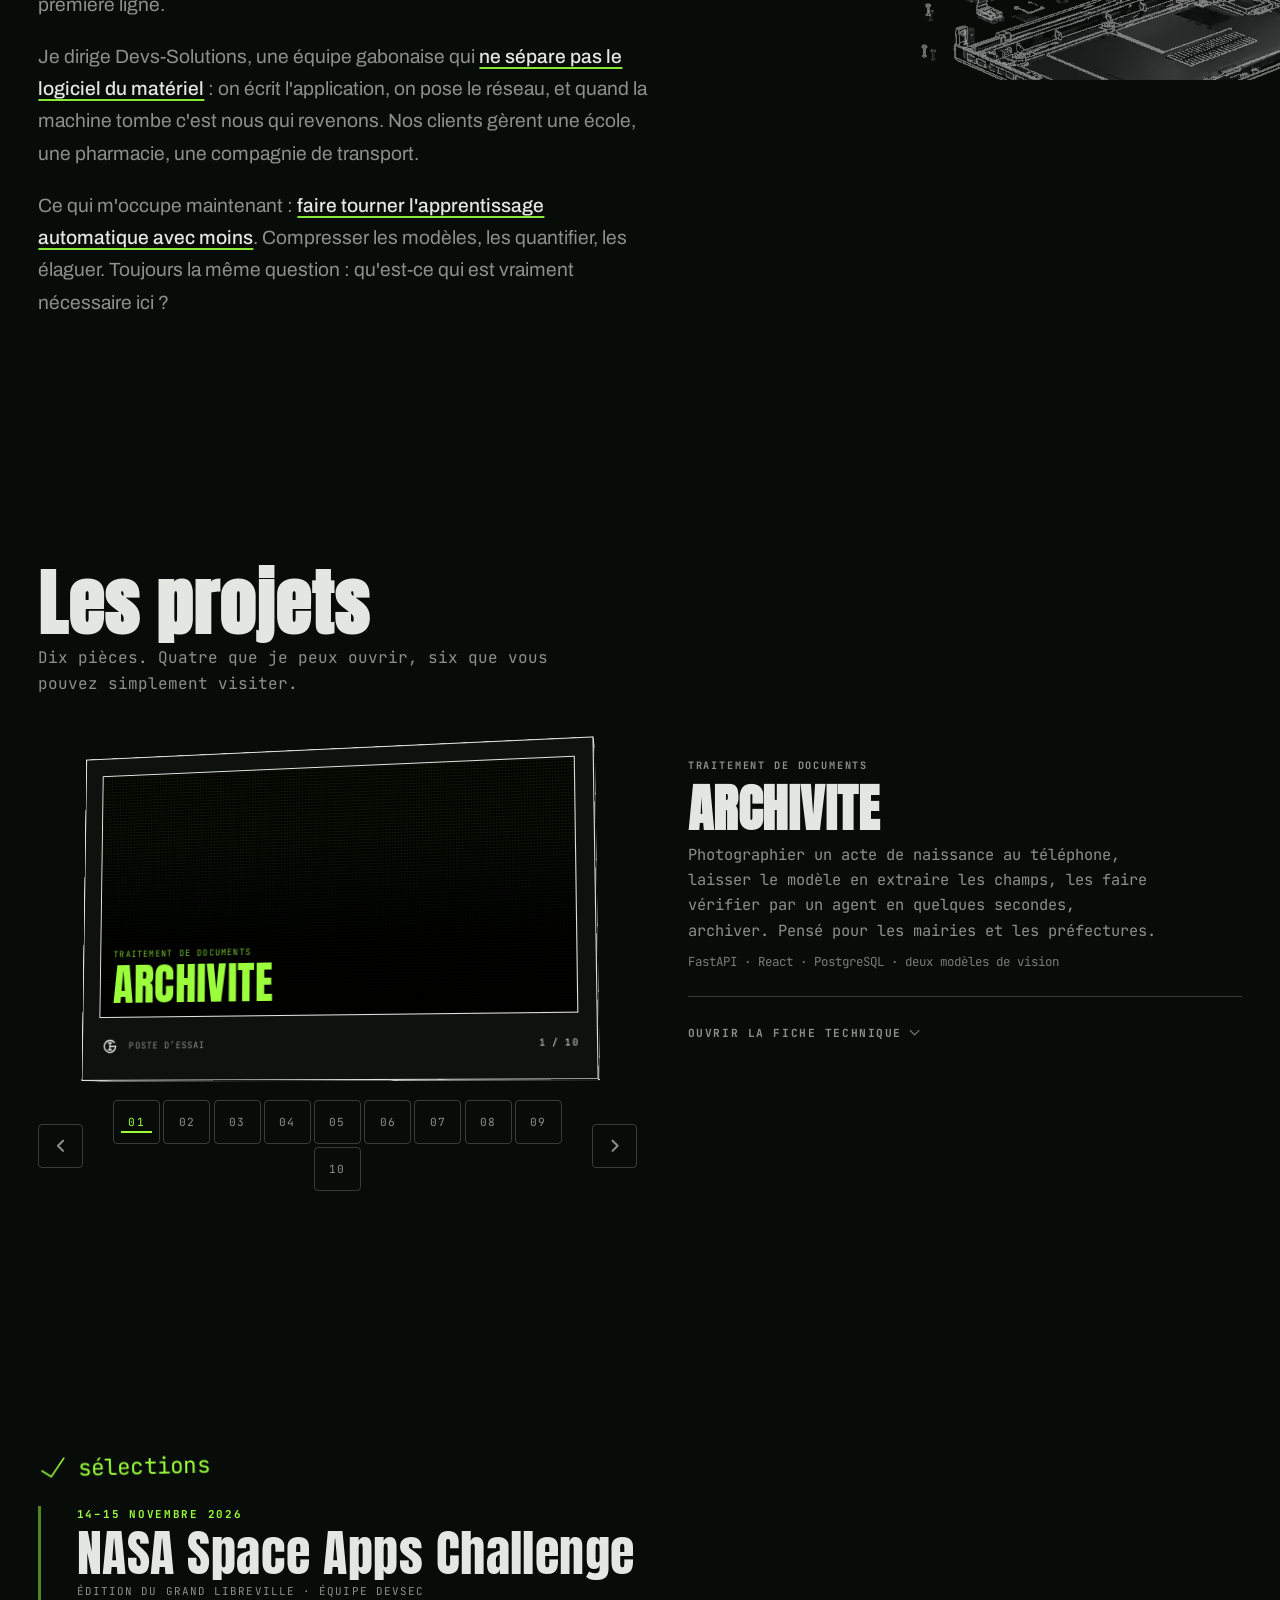
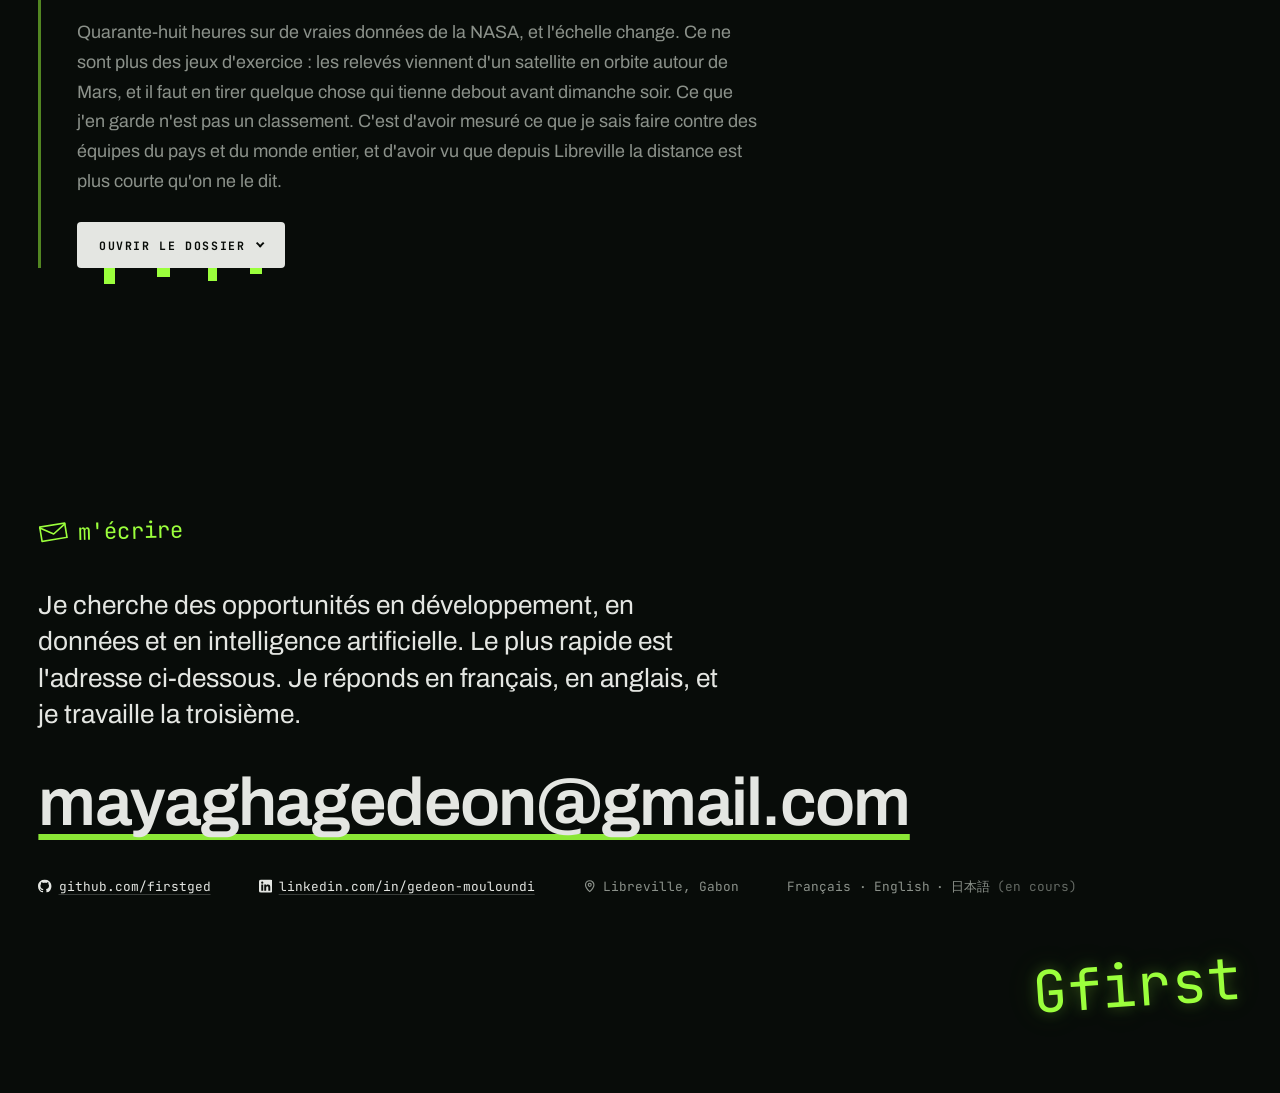
==== commit 1166988b: "Le fond noircissait au défilement sur téléphone Son signalement : en peau COOL, le fond s'assombrit " ====
--- a/index.html
+++ b/index.html
@@ -794,7 +794,7 @@
 
     </main>
 
-    <script src="js/gfirst.js?v=0f02a8d5"></script>
+    <script src="js/gfirst.js?v=6c835916"></script>
 </body>
 
 </html>
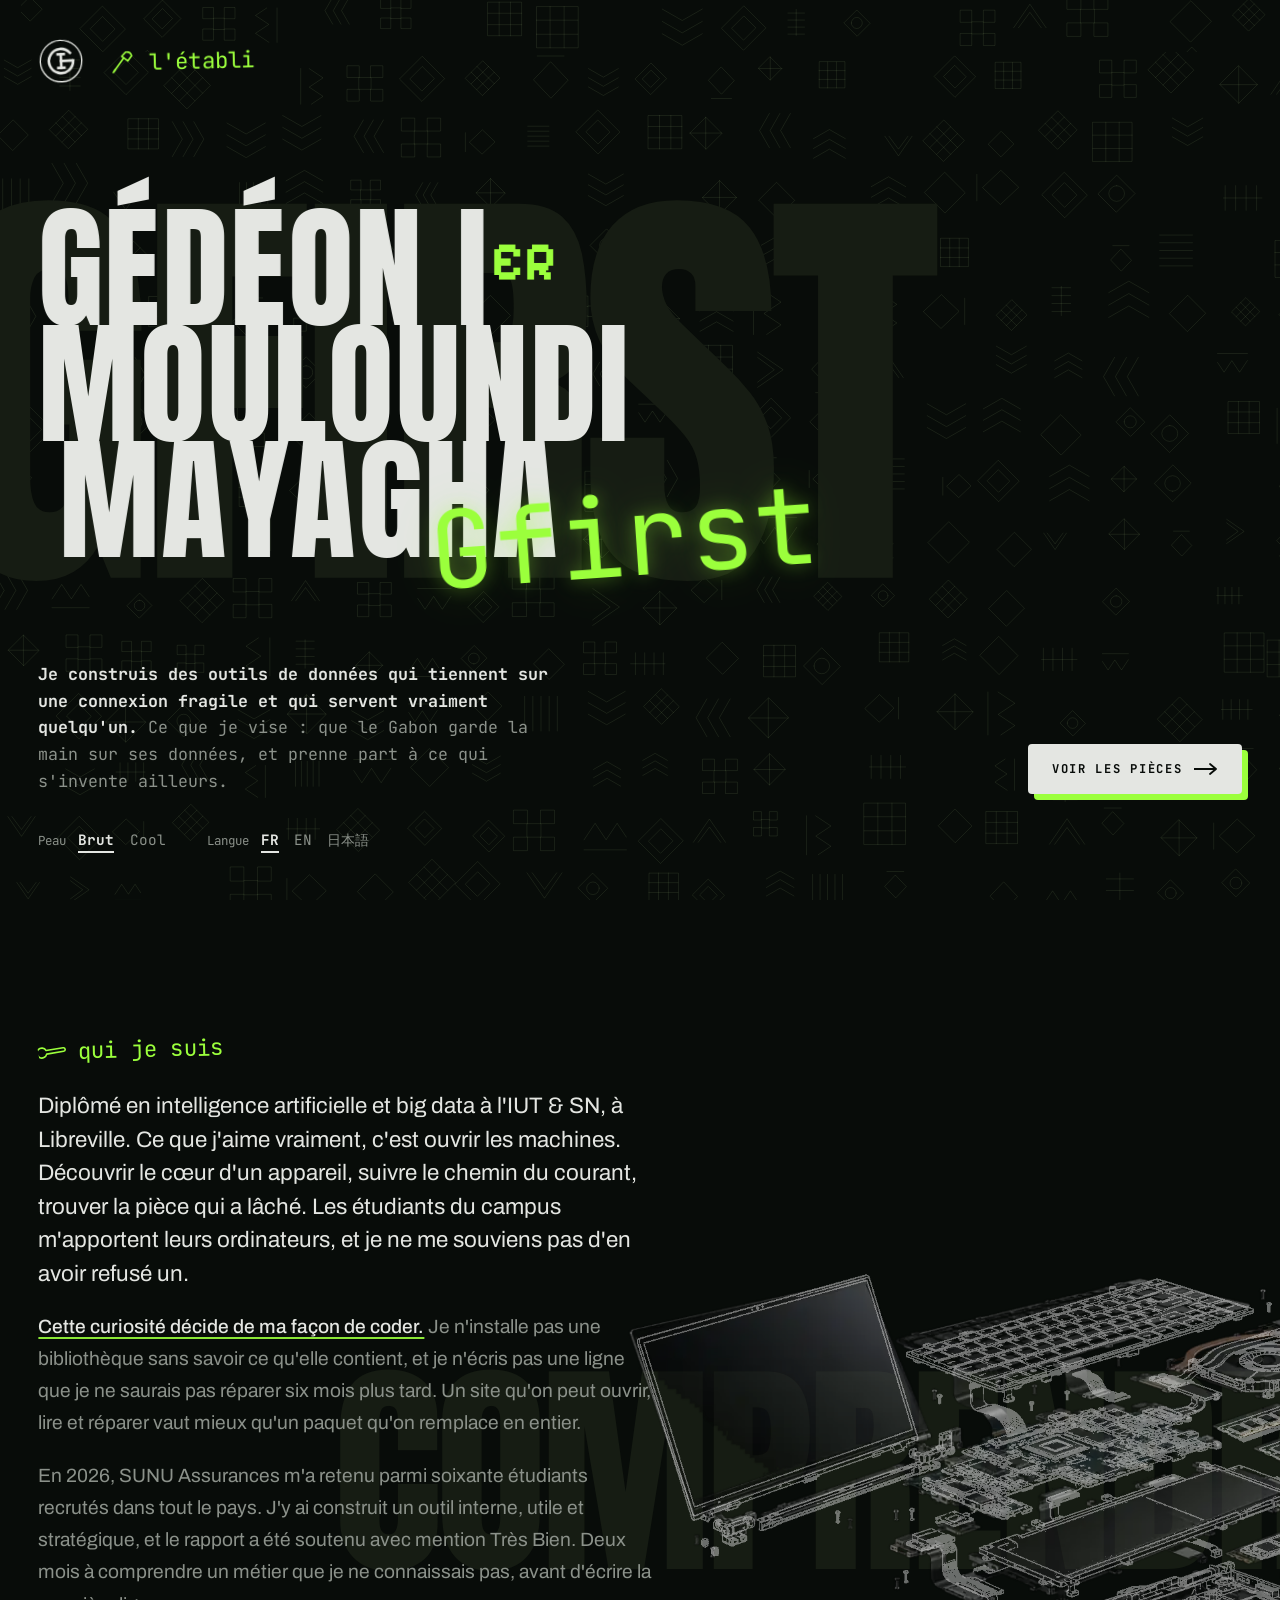
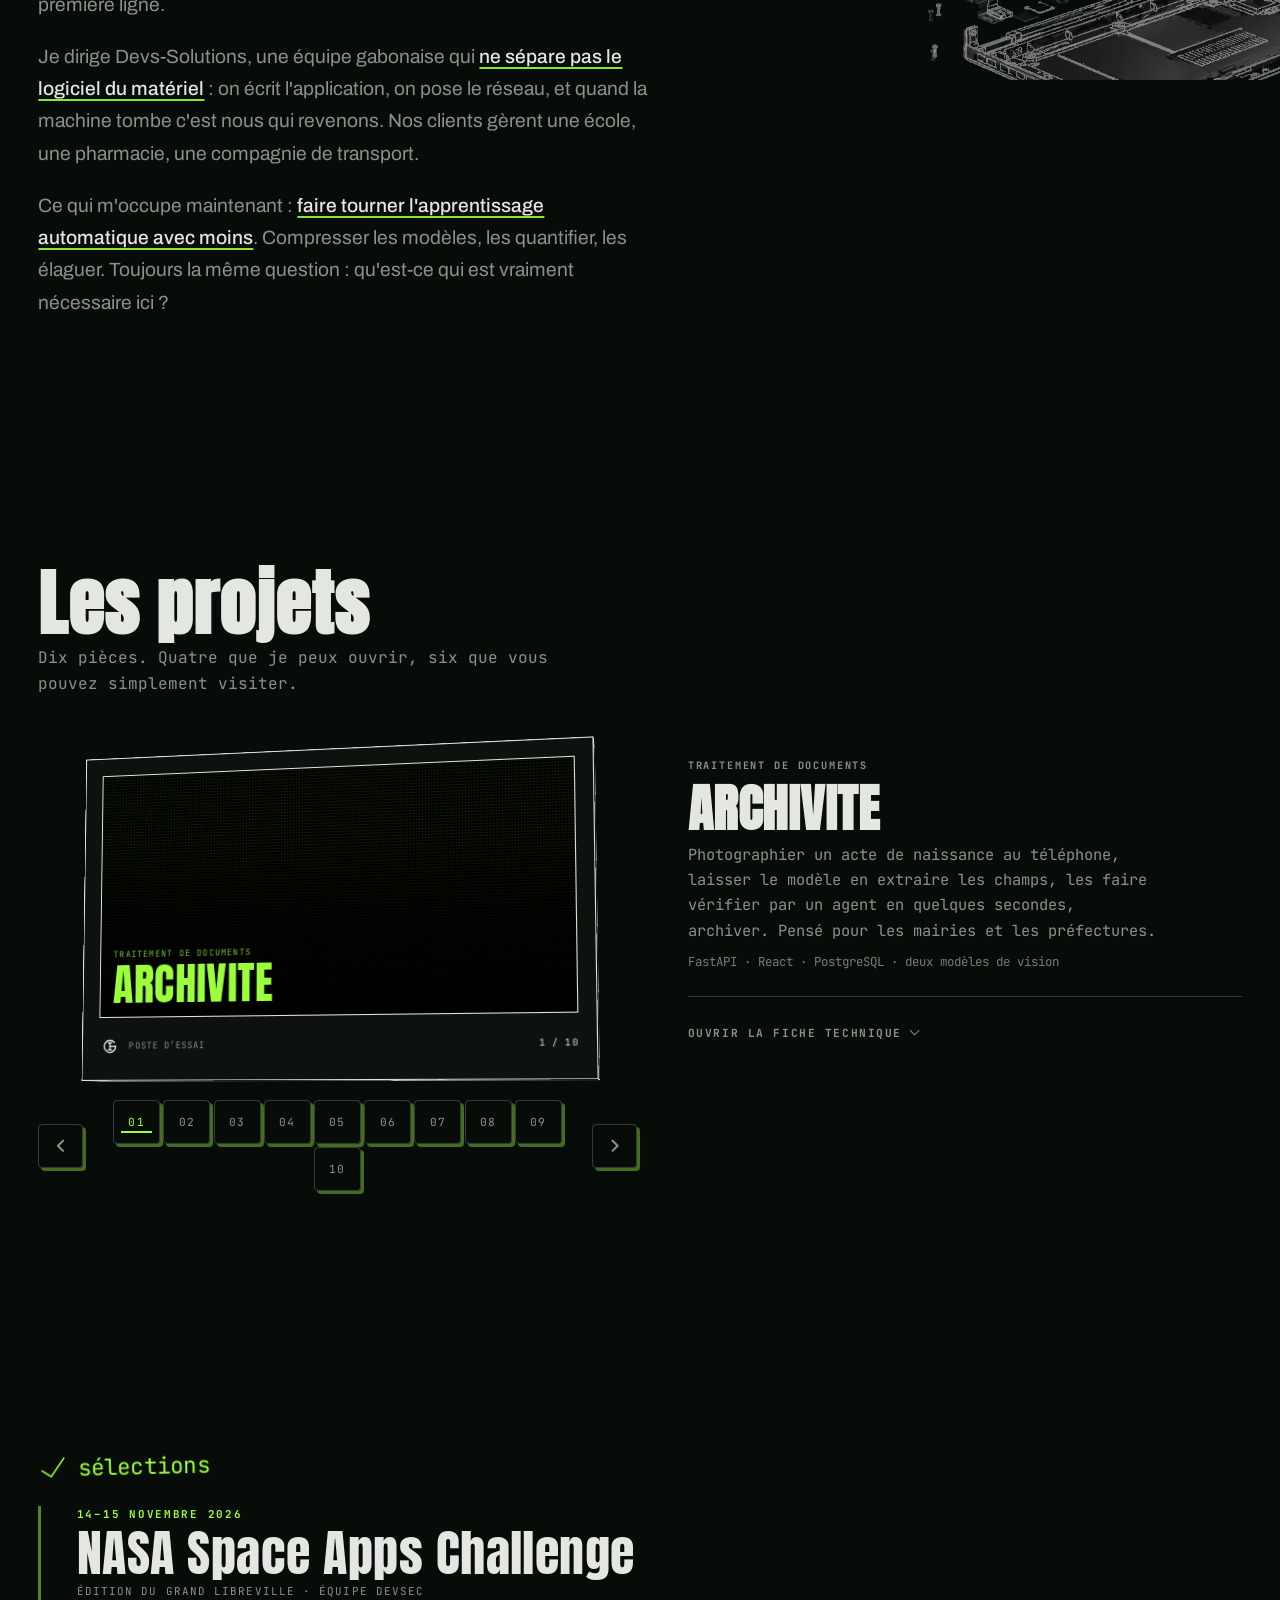
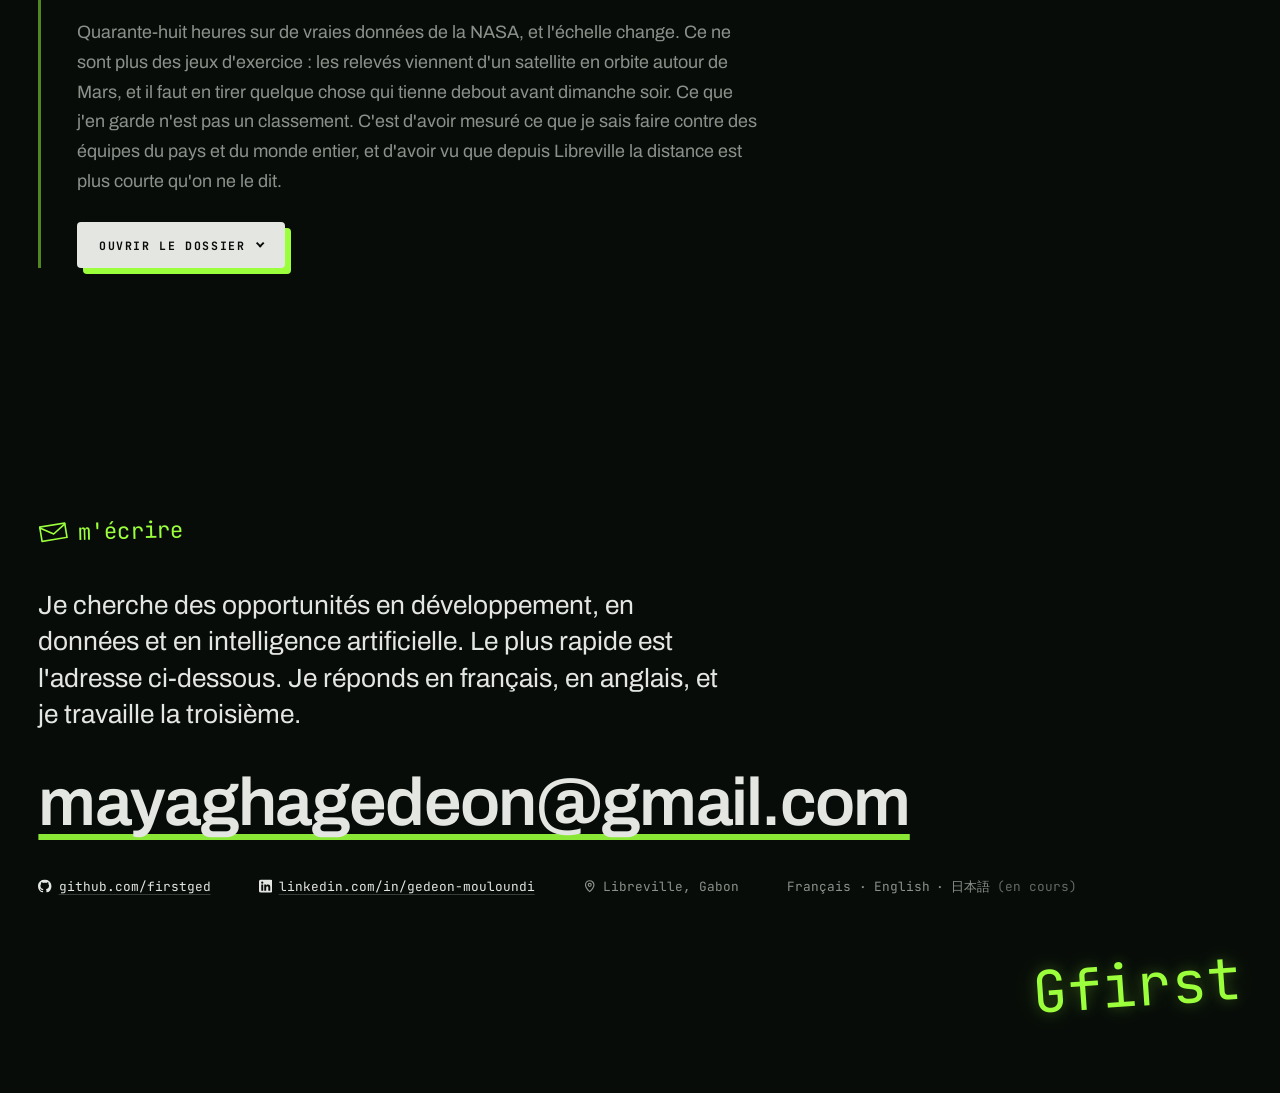
==== commit 30f95a95: "Les boutons passent au brutalisme : ombre portée dure en vert Un bloc de phosphore décalé de 6 px de" ====
--- a/index.html
+++ b/index.html
@@ -44,7 +44,7 @@
     <link rel="preconnect" href="https://fonts.gstatic.com" crossorigin>
     <link rel="stylesheet"
         href="https://fonts.googleapis.com/css2?family=Anton&family=Archivo:wght@400;500;600&family=JetBrains+Mono:wght@400;700&family=Permanent+Marker&family=Pixelify+Sans:wght@400..700&display=swap">
-    <link rel="stylesheet" href="css/gfirst.css?v=31d0abe8">
+    <link rel="stylesheet" href="css/gfirst.css?v=15eace26">
 
     <!-- Posée ici et pas en fin de page : la règle d'éveil ne doit exister
          qu'avec JavaScript, et l'ajouter plus tard ferait clignoter les blocs. -->
@@ -67,7 +67,7 @@
            mot traité autrement — ici la marque, au feutre, qui chevauche
            le nom civil ;
          · un mot fantôme énorme derrière, presque de la couleur du fond ;
-         · des coulures sous le bouton.
+         · un bouton plein, à l'ombre portée dure.
          Toujours pas de titre de poste : « Métier · Ville — disponible »
          est la ligne de tous les portfolios du monde.
          ═══════════════════════════════════════════════════════════════════ -->
@@ -152,18 +152,14 @@
                 part à ce qui s'invente ailleurs.
             </p>
 
-            <!-- Le bouton plein, et les coulures sous lui : dans la référence
-                 la peinture dégouline du bouton d'appel. -->
+            <!-- Le bouton plein et son ombre portée dure, en vert. Les
+                 coulures qui dégoulinaient ici sont parties : l'ombre dit la
+                 même chose, et deux effets sur un objet de cette taille se
+                 marchaient dessus. -->
             <a class="bouton" href="#projets">
                 <span data-en="See the work" data-ja="仕事を見る">Voir les pièces</span>
                 <svg class="fleche" viewBox="0 0 24 12" aria-hidden="true">
                     <path d="M0 6 H21 M16 1 L22 6 L16 11" />
-                </svg>
-                <svg class="coulures" viewBox="0 0 120 26" aria-hidden="true" preserveAspectRatio="none">
-                    <path d="M14 0 v12 a3 3 0 0 0 6 0 V0 Z" />
-                    <path d="M44 0 v19 a3.4 3.4 0 0 0 6.8 0 V0 Z" />
-                    <path d="M76 0 v8 a2.6 2.6 0 0 0 5.2 0 V0 Z" />
-                    <path d="M98 0 v23 a3 3 0 0 0 6 0 V0 Z" />
                 </svg>
             </a>
         </div>
--- a/css/gfirst.css
+++ b/css/gfirst.css
@@ -201,7 +201,8 @@
    3. DANS la même phrase, un mot traité dans un autre registre — là-bas
       « VAULT » au feutre bleu par-dessus « SHOEBOX » en gris sourd ;
    4. un mot fantôme énorme derrière, à peine plus clair que le fond ;
-   5. des coulures de peinture sous le bouton d'appel ;
+   5. des coulures de peinture sous le bouton d'appel, devenues ici une
+      ombre portée dure — même registre, un seul effet par objet ;
    6. un bouton plein clair, texte sombre, flèche à droite.
 
    Ce qui change par rapport à la référence, et volontairement : l'accent
@@ -459,9 +460,18 @@
 
 /* LE BOUTON PLEIN. Clair sur fond sombre, texte sombre, flèche à droite —
    c'est le seul aplat clair de l'écran, donc c'est lui qu'on voit. */
-/* L'angle est cassé de 4 px, pas arrondi : un bouton d'établi a une arête
-   limée, pas un coin de pastille. Et il se soulève au survol, ce qui fait
-   couler la peinture un peu plus bas. */
+/* L'OMBRE PORTÉE DURE. Pas de flou, pas de dégradé : un bloc de vert
+   décalé derrière le bouton, qui est la signature du brutalisme. Elle
+   remplace les coulures, qui disaient la même chose en plus bavard.
+
+   L'arête reste cassée de 4 px. Le brutalisme est pointu par principe,
+   mais il avait dit que les coins vifs lui déplaisaient : l'ombre dure
+   porte le registre, l'arête limée garde sa remarque.
+
+   Le jeu des trois états est tout le mécanisme : au repos l'ombre est à
+   6 px ; au survol le bouton recule de 2 px et l'ombre s'allonge à 9, donc
+   il décolle ; au clic il part de 5 px DANS l'ombre, qui tombe à 1, donc
+   il s'écrase. C'est une touche qu'on enfonce, pas une carte qui flotte. */
 .bouton {
     position: relative;
     display: inline-flex;
@@ -472,28 +482,30 @@
     padding: .95rem 1.5rem;
     background: var(--craie);
     color: var(--fond);
+    box-shadow: 6px 6px 0 var(--signal);
     text-decoration: none;
     font-size: .76rem;
     font-weight: 700;
     letter-spacing: .14em;
     text-transform: uppercase;
     transition: background .22s var(--ease-out), color .22s var(--ease-out),
-        transform .22s var(--ease-out);
+        transform .18s var(--ease-out), box-shadow .18s var(--ease-out);
 }
 
 .bouton:hover,
 .bouton:focus-visible {
-    background: var(--signal);
-    color: var(--fond);
-    transform: translateY(-2px);
-}
-
-/* Appuyé, il redescend sous sa position de repos : c'est une touche qu'on
-   enfonce, pas une carte qui flotte. */
-.bouton:active { transform: translateY(1px); }
-
-.bouton:hover .coulures,
-.bouton:focus-visible .coulures { height: clamp(18px, 2.2vw, 34px); }
+    /* Ni le fond ni l'encre ne changent, et c'est mesuré : le phosphore et
+       la craie ont la MÊME luminance (ratio 1,0), donc un texte vert sur ce
+       bouton clair disparaît. L'ombre et le déplacement suffisent à dire
+       l'état, et c'est d'ailleurs tout ce dont le brutalisme se sert. */
+    transform: translate(-2px, -2px);
+    box-shadow: 9px 9px 0 var(--signal);
+}
+
+.bouton:active {
+    transform: translate(5px, 5px);
+    box-shadow: 1px 1px 0 var(--signal);
+}
 
 .bouton .fleche {
     width: 1.5rem;
@@ -505,20 +517,9 @@
     stroke-linejoin: round;
 }
 
-/* LES COULURES. Dans la référence la peinture dégouline du bouton d'appel.
-   Elles sont en SVG et non en pseudo-éléments : il en faut quatre de
-   longueurs différentes, sinon le motif se lit comme une frange régulière
-   et l'effet meurt. */
-.coulures {
-    position: absolute;
-    left: 0;
-    top: 100%;
-    width: 100%;
-    height: clamp(14px, 1.6vw, 26px);
-    fill: var(--signal);
-    pointer-events: none;
-    transition: height .26s var(--ease-out);
-}
+/* Les coulures sont parties avec le passage au brutalisme : la peinture
+   qui dégouline et l'ombre portée dure disent la même chose, et les deux
+   ensemble faisaient deux effets sur un objet de la taille d'un timbre. */
 
 
 /* ═══ REPLIS DE L'ARRIVÉE ══════════════════════════════════════════════
@@ -997,6 +998,7 @@
     border: var(--trait-ep) solid var(--trait);
     border-radius: 4px;
     color: var(--encre-faible);
+    box-shadow: 3px 3px 0 rgb(var(--phosphore) / .4);
     font: inherit;
     font-size: .7rem;
     letter-spacing: .1em;
@@ -1005,16 +1007,22 @@
     min-height: 44px;
     cursor: pointer;
     transition: color .2s var(--ease-out), border-color .2s var(--ease-out),
-        transform .2s var(--ease-out);
-}
-
+        transform .16s var(--ease-out), box-shadow .16s var(--ease-out);
+}
+
+/* Trois pixels d'ombre et non six : ces touches font 44 px de côté, et une
+   ombre à l'échelle du grand bouton les ferait flotter. */
 .poste-commandes button:hover {
     color: var(--encre);
     border-color: var(--encre);
-    transform: translateY(-2px);
-}
-
-.poste-commandes button:active { transform: translateY(1px); }
+    transform: translate(-1px, -1px);
+    box-shadow: 5px 5px 0 var(--signal);
+}
+
+.poste-commandes button:active {
+    transform: translate(3px, 3px);
+    box-shadow: 0 0 0 var(--signal);
+}
 
 .ico-nav {
     display: block;
@@ -1742,8 +1750,8 @@
    objets de même nature, ce qu'ils ne sont pas.
 
    Ce que cette section emprunte au hero, ce n'est pas le mot fantôme —
-   « Qui je suis » l'a déjà pris — c'est le bouton plein et ses coulures, qui
-   deviennent ici la poignée du dossier. Même langue, autre mot.
+   « Qui je suis » l'a déjà pris — c'est le bouton plein et son ombre dure,
+   qui deviennent ici la poignée du dossier. Même langue, autre mot.
    ═══════════════════════════════════════════════════════════════════════ */
 
 .dossiers {
@@ -1812,9 +1820,8 @@
     text-wrap: pretty;
 }
 
-/* LA POIGNÉE. C'est le bouton plein de l'arrivée, repris tel quel, avec ses
-   coulures dessinées en pseudo-élément : quatre longueurs inégales, sinon le
-   motif se lit comme une frange régulière. */
+/* LA POIGNÉE. C'est le bouton plein de l'arrivée, repris tel quel, ombre
+   dure comprise. Même objet, même mécanique, à deux endroits du site. */
 .dossier-piece > summary {
     position: relative;
     display: inline-flex;
@@ -1824,6 +1831,7 @@
     padding: .85rem 1.4rem;
     background: var(--craie);
     color: var(--fond);
+    box-shadow: 6px 6px 0 var(--signal);
     font-family: var(--courante);
     font-size: .72rem;
     font-weight: 700;
@@ -1832,40 +1840,24 @@
     cursor: pointer;
     list-style: none;
     transition: background .22s var(--ease-out), color .22s var(--ease-out),
-        transform .22s var(--ease-out);
+        transform .18s var(--ease-out), box-shadow .18s var(--ease-out);
 }
 
 .dossier-piece > summary::-webkit-details-marker { display: none; }
 
 .dossier-piece > summary:hover,
 .dossier-piece > summary:focus-visible {
-    background: var(--signal);
-    color: var(--fond);
-    transform: translateY(-2px);
-}
-
-.dossier-piece > summary:active { transform: translateY(1px); }
-
-.dossier-piece > summary:hover::after,
-.dossier-piece > summary:focus-visible::after { height: clamp(16px, 1.8vw, 26px); }
-
-/* La coulure, en dégradés répétés plutôt qu'en SVG : ici elle est purement
-   décorative et n'a pas à exister dans le document. */
-.dossier-piece > summary::after {
-    content: "";
-    position: absolute;
-    left: 0;
-    top: 100%;
-    width: 100%;
-    height: clamp(10px, 1.2vw, 18px);
-    background:
-        linear-gradient(var(--signal), var(--signal)) 14% 0 / 11px 100% no-repeat,
-        linear-gradient(var(--signal), var(--signal)) 41% 0 / 13px 58% no-repeat,
-        linear-gradient(var(--signal), var(--signal)) 66% 0 / 9px 84% no-repeat,
-        linear-gradient(var(--signal), var(--signal)) 88% 0 / 12px 40% no-repeat;
-    pointer-events: none;
-    transition: height .26s var(--ease-out);
-}
+    transform: translate(-2px, -2px);
+    box-shadow: 9px 9px 0 var(--signal);
+}
+
+.dossier-piece > summary:active {
+    transform: translate(5px, 5px);
+    box-shadow: 1px 1px 0 var(--signal);
+}
+
+/* La coulure de la poignée est partie avec celles du hero : c'est l'ombre
+   dure qui porte le registre, à un seul endroit par objet. */
 
 /* Le chevron tracé, qui bascule quand le dossier s'ouvre. */
 .dossier-piece > summary span.fleche-bas {
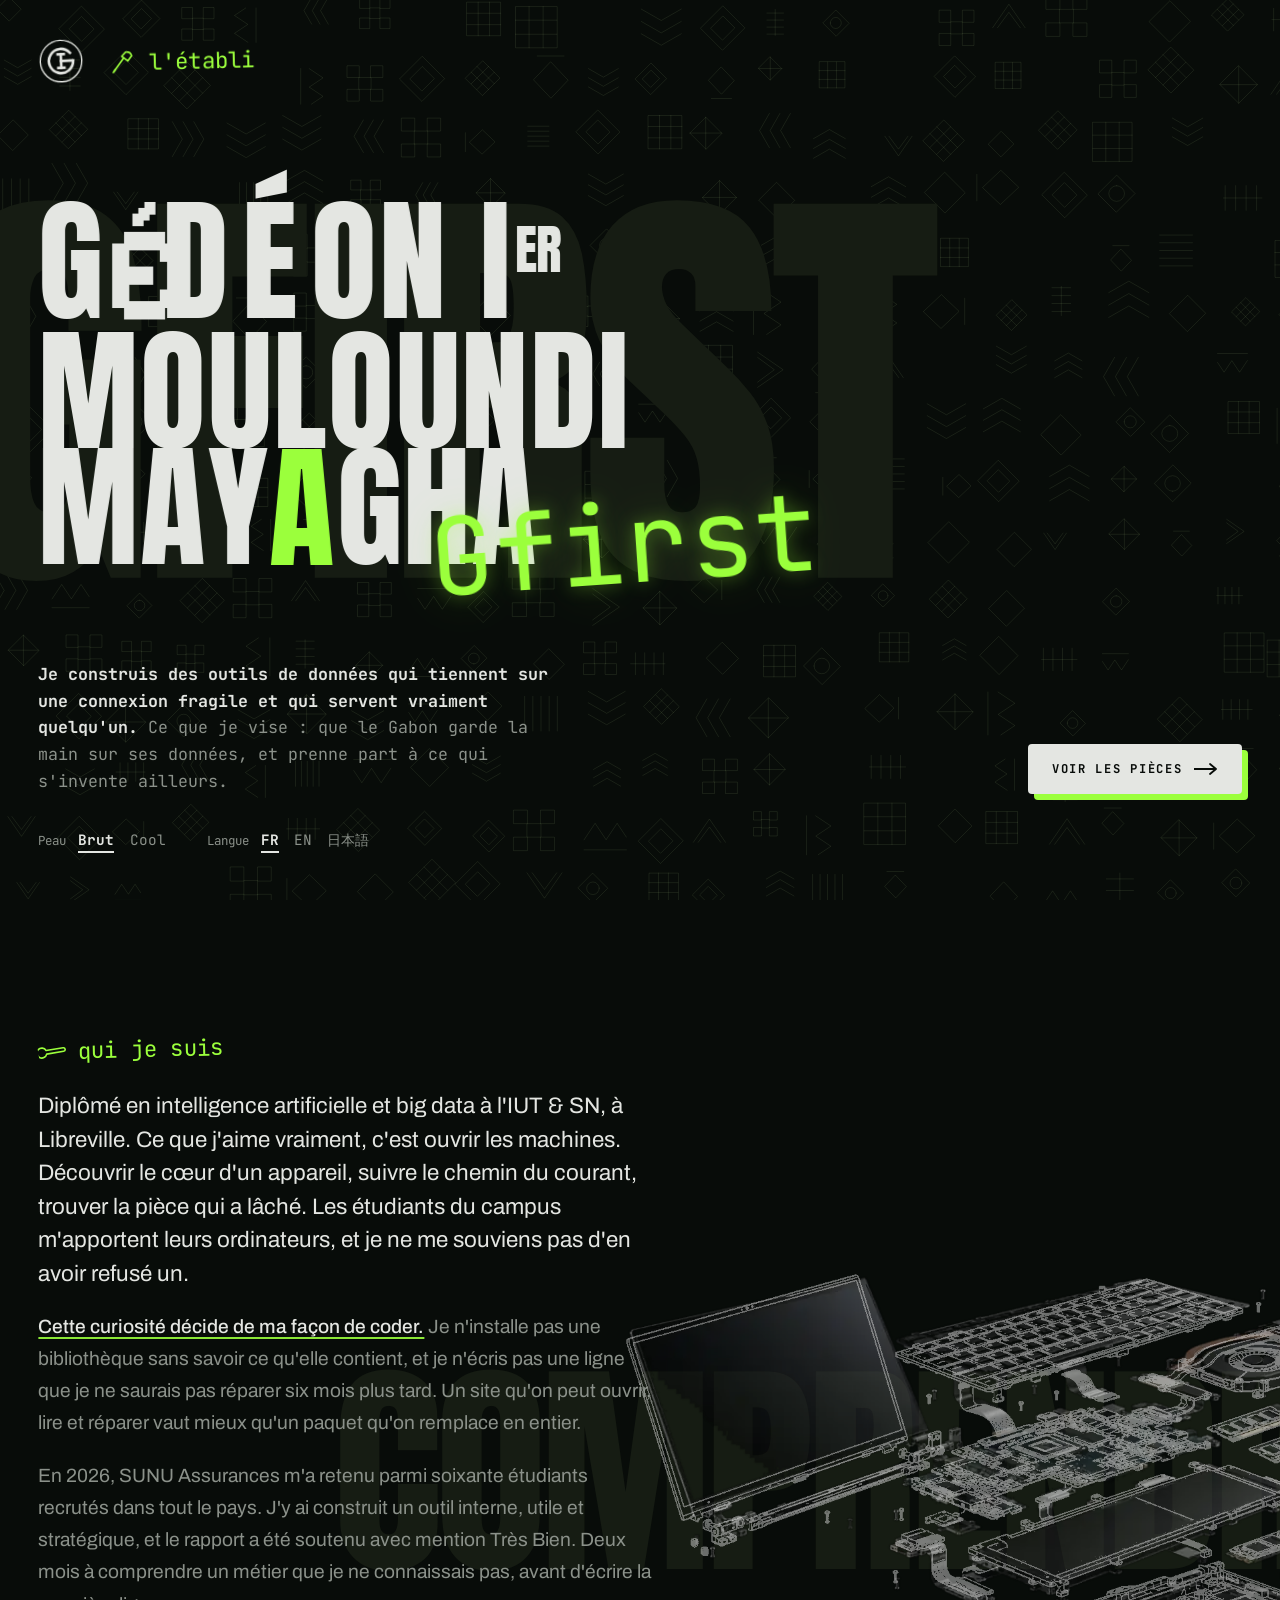
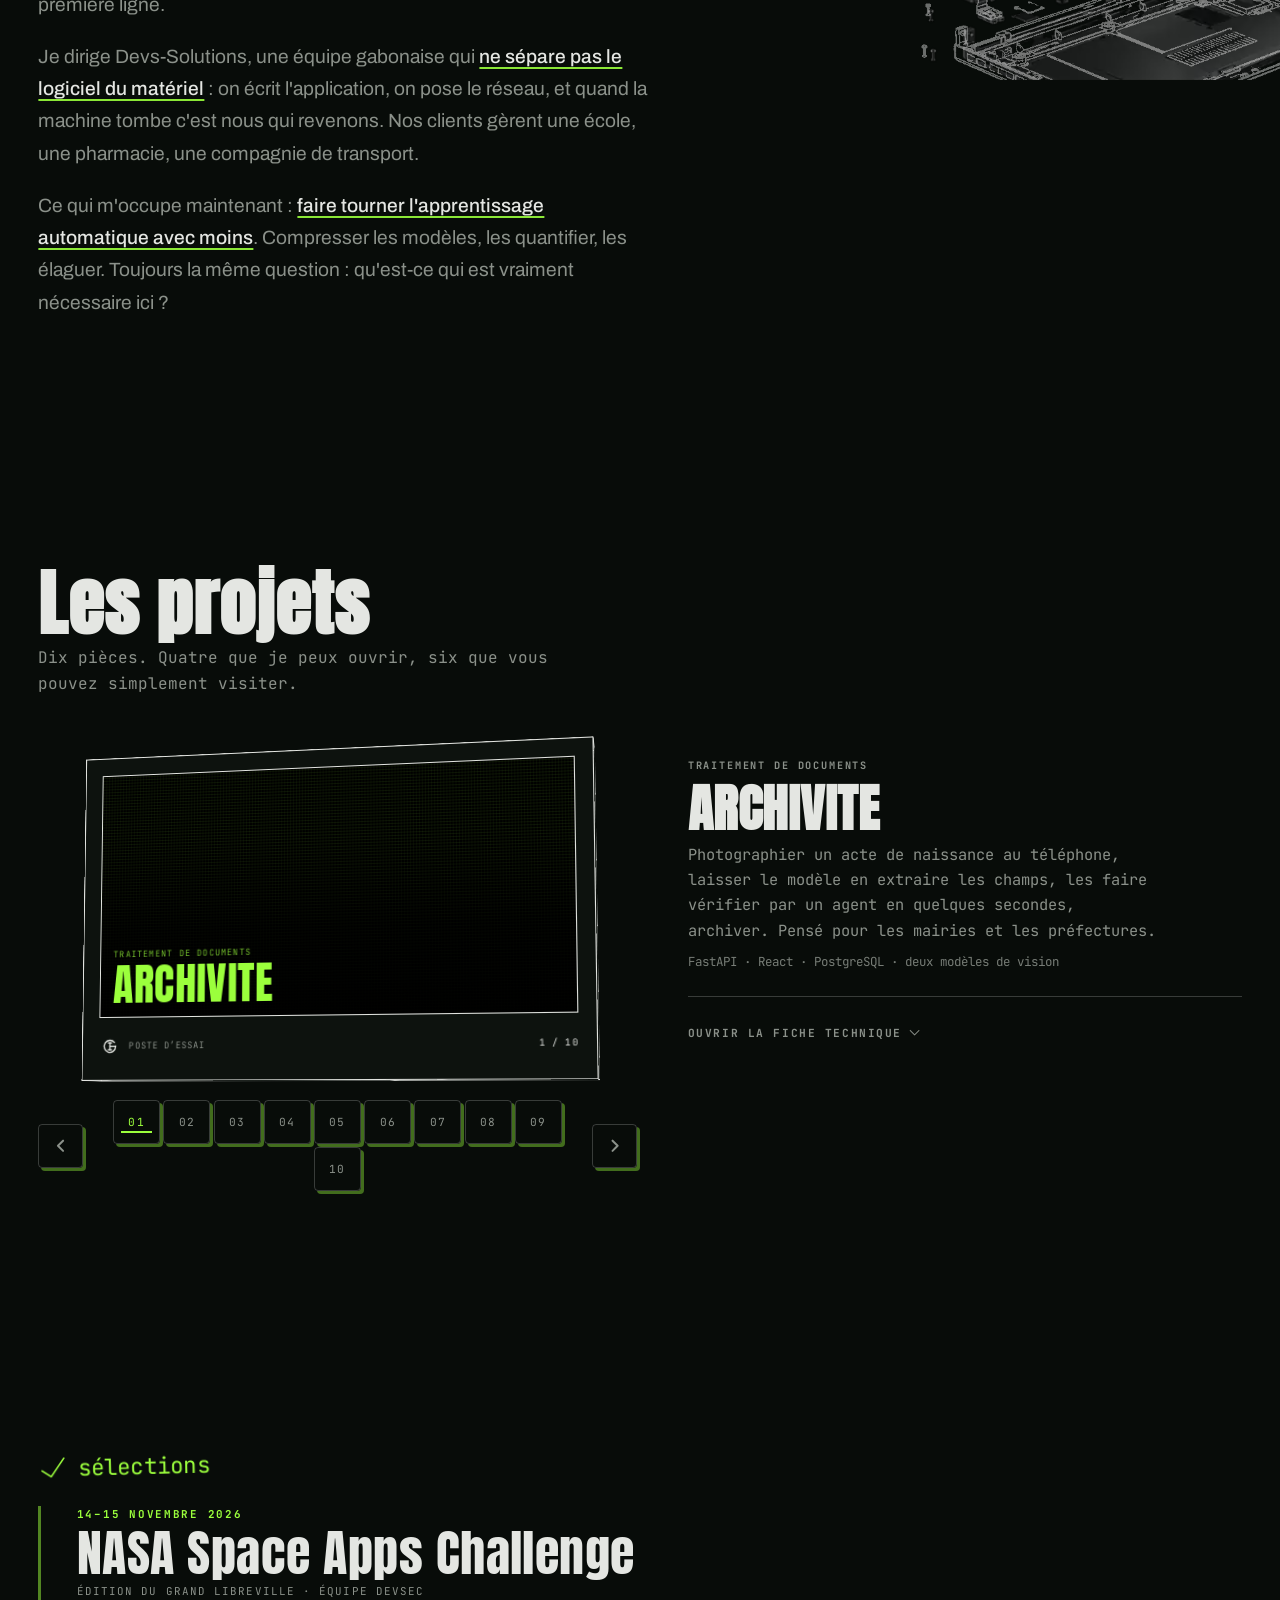
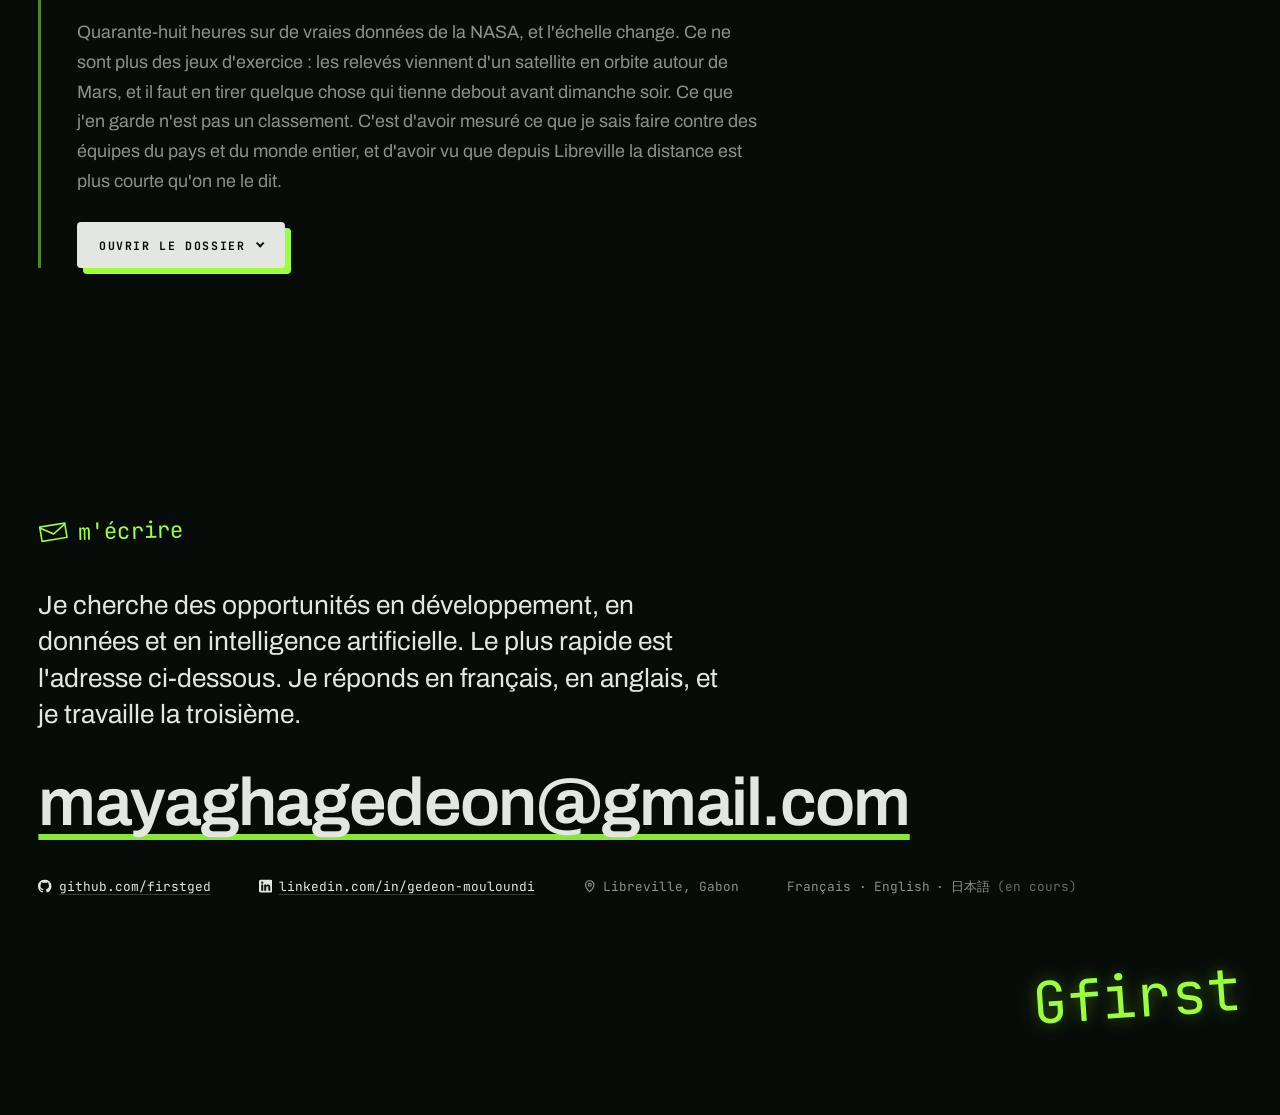
==== commit 47525cb3: "La signature zappe en poinçon : le dernier objet de la page est la marque Le mot peint au feutre alt" ====
--- a/index.html
+++ b/index.html
@@ -44,7 +44,7 @@
     <link rel="preconnect" href="https://fonts.gstatic.com" crossorigin>
     <link rel="stylesheet"
         href="https://fonts.googleapis.com/css2?family=Anton&family=Archivo:wght@400;500;600&family=JetBrains+Mono:wght@400;700&family=Permanent+Marker&family=Pixelify+Sans:wght@400..700&display=swap">
-    <link rel="stylesheet" href="css/gfirst.css?v=15eace26">
+    <link rel="stylesheet" href="css/gfirst.css?v=f306998f">
 
     <!-- Posée ici et pas en fin de page : la règle d'éveil ne doit exister
          qu'avec JavaScript, et l'ajouter plus tard ferait clignoter les blocs. -->
@@ -783,14 +783,30 @@
 
             <!-- La signature. Le feutre qui peint la marque à l'arrivée revient
                  ici pour signer : c'est le geste qui ferme une lettre, et c'est
-                 le dernier objet de la page. -->
-            <span class="contact-signature" aria-hidden="true">Gfirst</span>
+                 le dernier objet de la page.
+
+                 Elle zappe entre le mot et le poinçon, comme le nom zappe à
+                 l'arrivée. Le dernier objet de la page est donc la marque
+                 elle-même, montrée deux fois sous ses deux formes : c'est ce
+                 qu'on emporte en fermant l'onglet.
+
+                 Les tracés viennent des <defs> du poinçon de l'arrivée, par
+                 <use> : même géométrie, pas un octet de plus. -->
+            <span class="contact-signature" data-etat="mot" aria-hidden="true">
+                <span class="signature-mot">Gfirst</span>
+                <svg class="signature-poincon" viewBox="0 0 100 100">
+                    <circle class="enceinte" cx="50" cy="50" r="45" />
+                    <g class="lettres" transform="translate(9 9) scale(0.82)">
+                        <use href="#gf-lettres" />
+                    </g>
+                </svg>
+            </span>
 
         </section>
 
     </main>
 
-    <script src="js/gfirst.js?v=6c835916"></script>
+    <script src="js/gfirst.js?v=bf168793"></script>
 </body>
 
 </html>
--- a/css/gfirst.css
+++ b/css/gfirst.css
@@ -2055,20 +2055,76 @@
 
 /* LA SIGNATURE. Posée à droite et de travers, comme on signe au bas d'une
    page. Elle ne reprend pas la taille de la marque de l'arrivée : une
-   signature est plus petite que le titre qu'elle ferme. */
+   signature est plus petite que le titre qu'elle ferme.
+
+   Elle porte ses deux formes au même endroit, en grille superposée plutôt
+   qu'en position absolue : la case prend les dimensions du plus grand des
+   deux, donc rien ne bouge autour quand l'un remplace l'autre. */
 .contact-signature {
     justify-self: end;
+    display: grid;
     margin-top: clamp(1.4rem, 4vh, 2.8rem);
+    transform: rotate(-4deg);
+    pointer-events: none;
+    user-select: none;
+}
+
+.contact-signature > * {
+    grid-area: 1 / 1;
+    place-self: center;
+    transition: opacity .12s steps(2, end);
+}
+
+.signature-mot {
     font-family: "Permanent Marker", var(--courante), cursive;
     font-size: clamp(1.8rem, 5vw, 3.6rem);
     line-height: .9;
     color: var(--signal);
-    transform: rotate(-4deg);
-    pointer-events: none;
-    user-select: none;
     text-shadow:
         0 0 14px rgb(var(--phosphore) / .3),
         0 0 36px rgb(var(--phosphore) / .16);
+}
+
+/* Le poinçon est calé sur la hauteur du mot, pas sur une cote à lui :
+   deux objets qui se remplacent doivent peser pareil. */
+.signature-poincon {
+    width: clamp(2.4rem, 6.4vw, 4.6rem);
+    height: auto;
+    color: var(--signal);
+    filter:
+        drop-shadow(0 0 12px rgb(var(--phosphore) / .3))
+        drop-shadow(0 0 30px rgb(var(--phosphore) / .16));
+}
+
+.signature-poincon .enceinte {
+    fill: none;
+    stroke: currentColor;
+    stroke-width: 2.94;
+}
+
+.signature-poincon .lettres {
+    fill: none;
+    stroke: currentColor;
+    stroke-width: 7;
+    stroke-linecap: square;
+    stroke-linejoin: round;
+}
+
+/* Un seul des deux à la fois. `steps(2, end)` et non un fondu : la marque
+   ne se dissout pas dans l'autre, elle est remplacée — c'est un zapping,
+   le même geste que le nom à l'arrivée. */
+.contact-signature[data-etat="mot"] .signature-poincon,
+.contact-signature[data-etat="poincon"] .signature-mot { opacity: 0; }
+
+/* Le temps d'un souffle, les deux coexistent à demi : c'est l'instant où
+   le signal hésite entre les deux formes. */
+.contact-signature[data-etat="entre"] .signature-mot,
+.contact-signature[data-etat="entre"] .signature-poincon { opacity: .45; }
+
+@media (prefers-reduced-motion: reduce) {
+    .contact-signature > * { transition: none; }
+    .contact-signature .signature-poincon { opacity: 0 !important; }
+    .contact-signature .signature-mot { opacity: 1 !important; }
 }
 
 
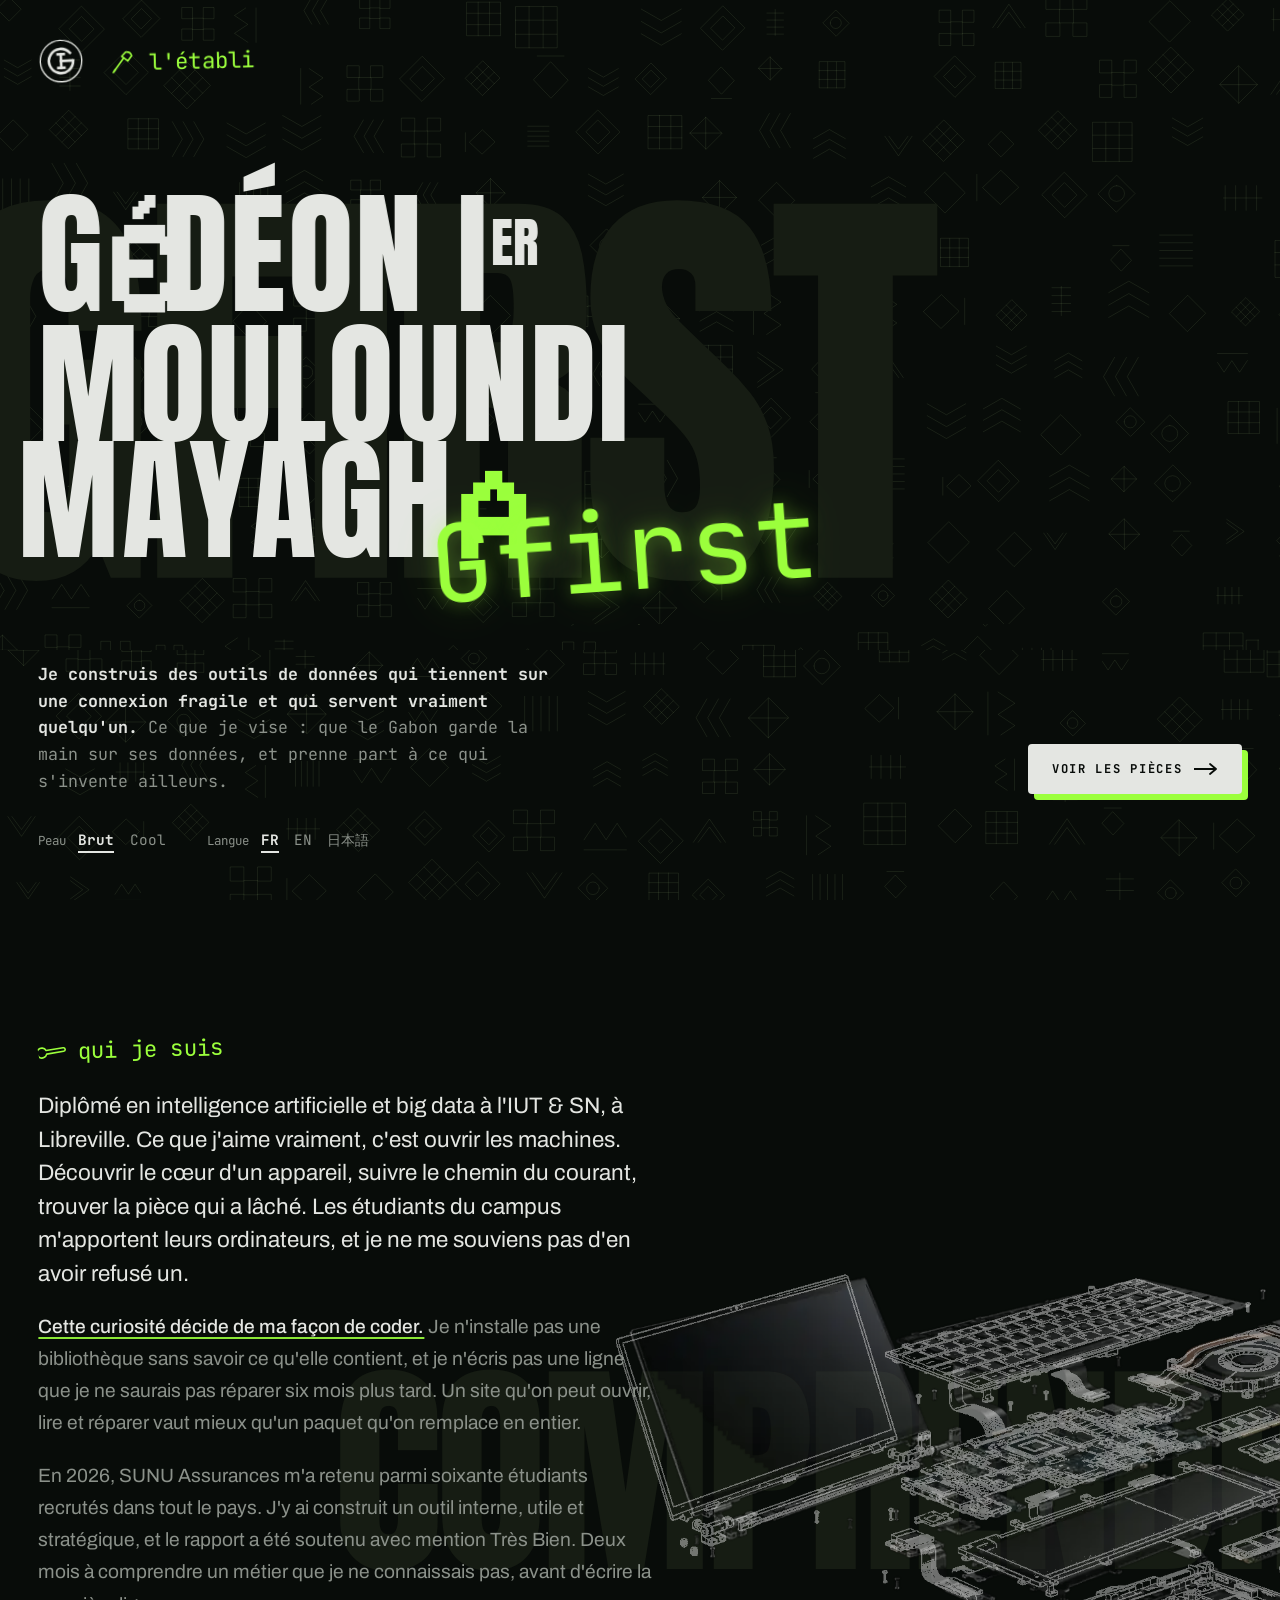
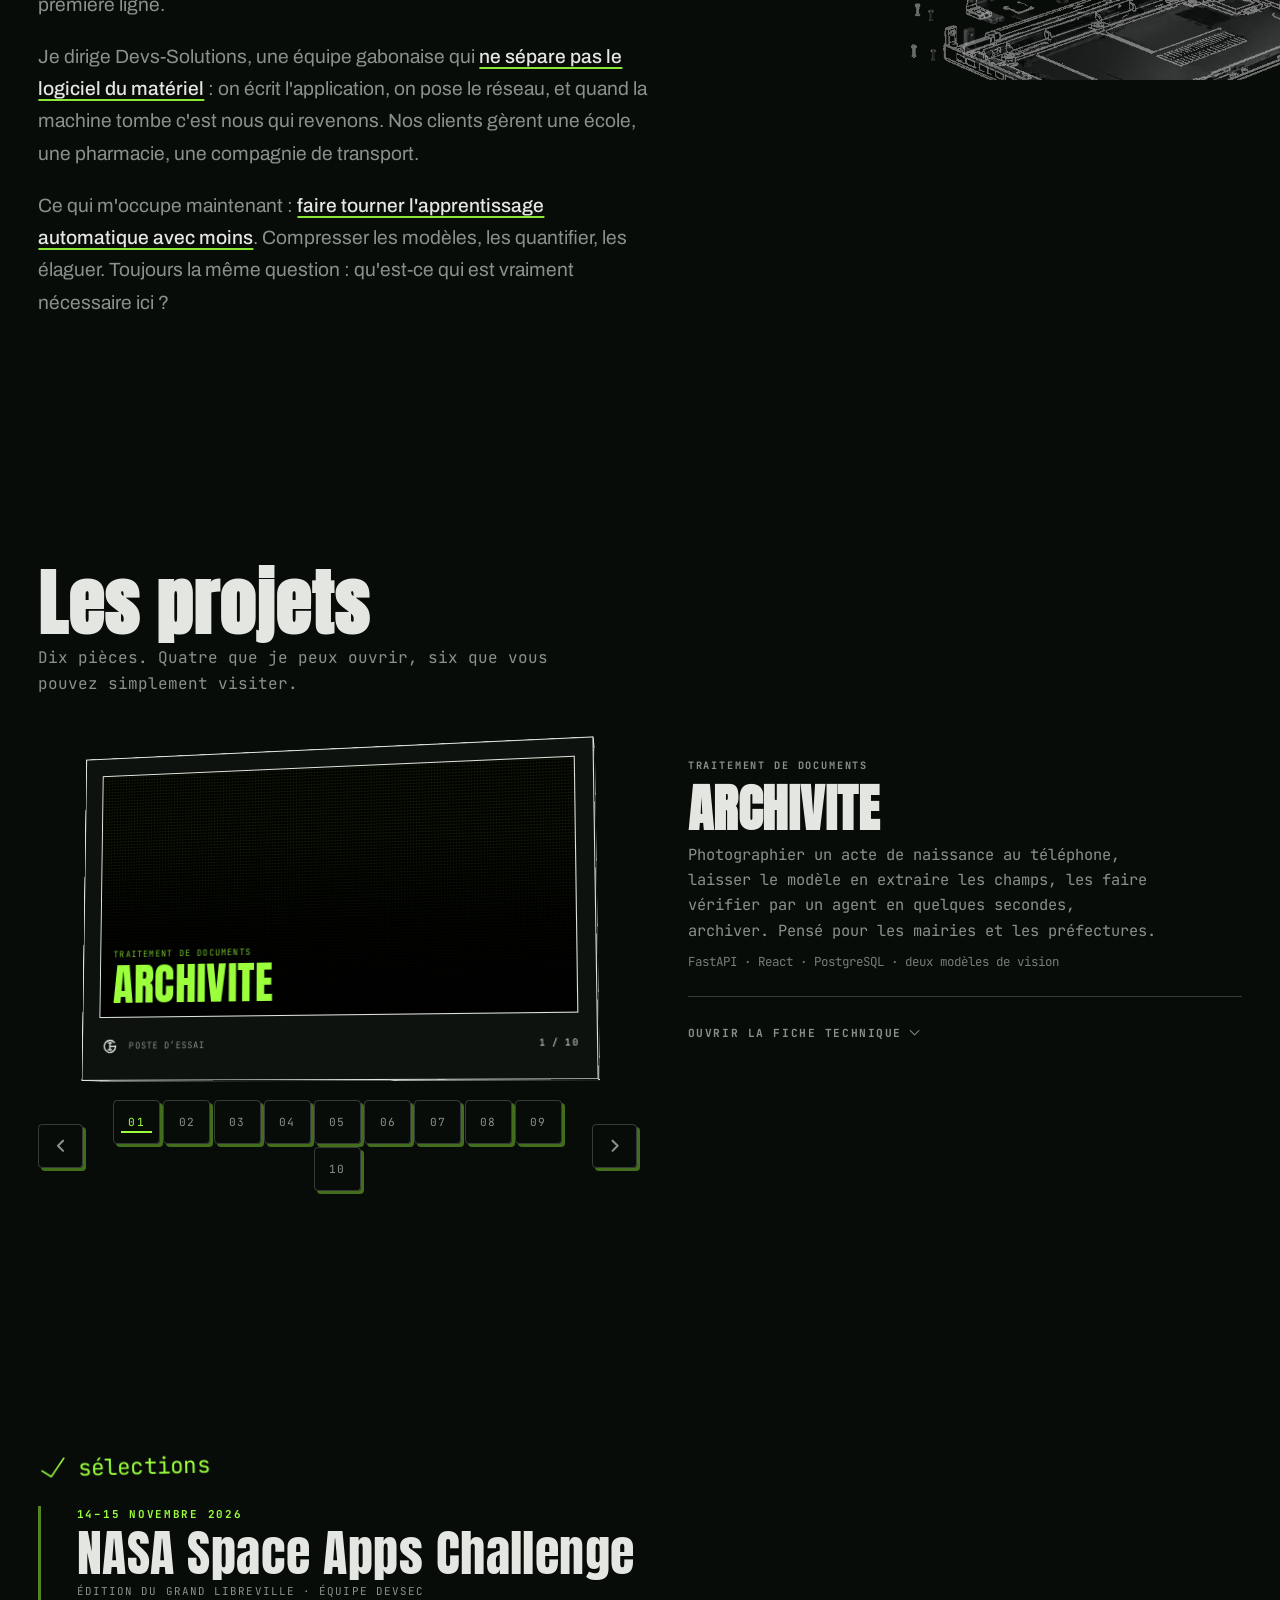
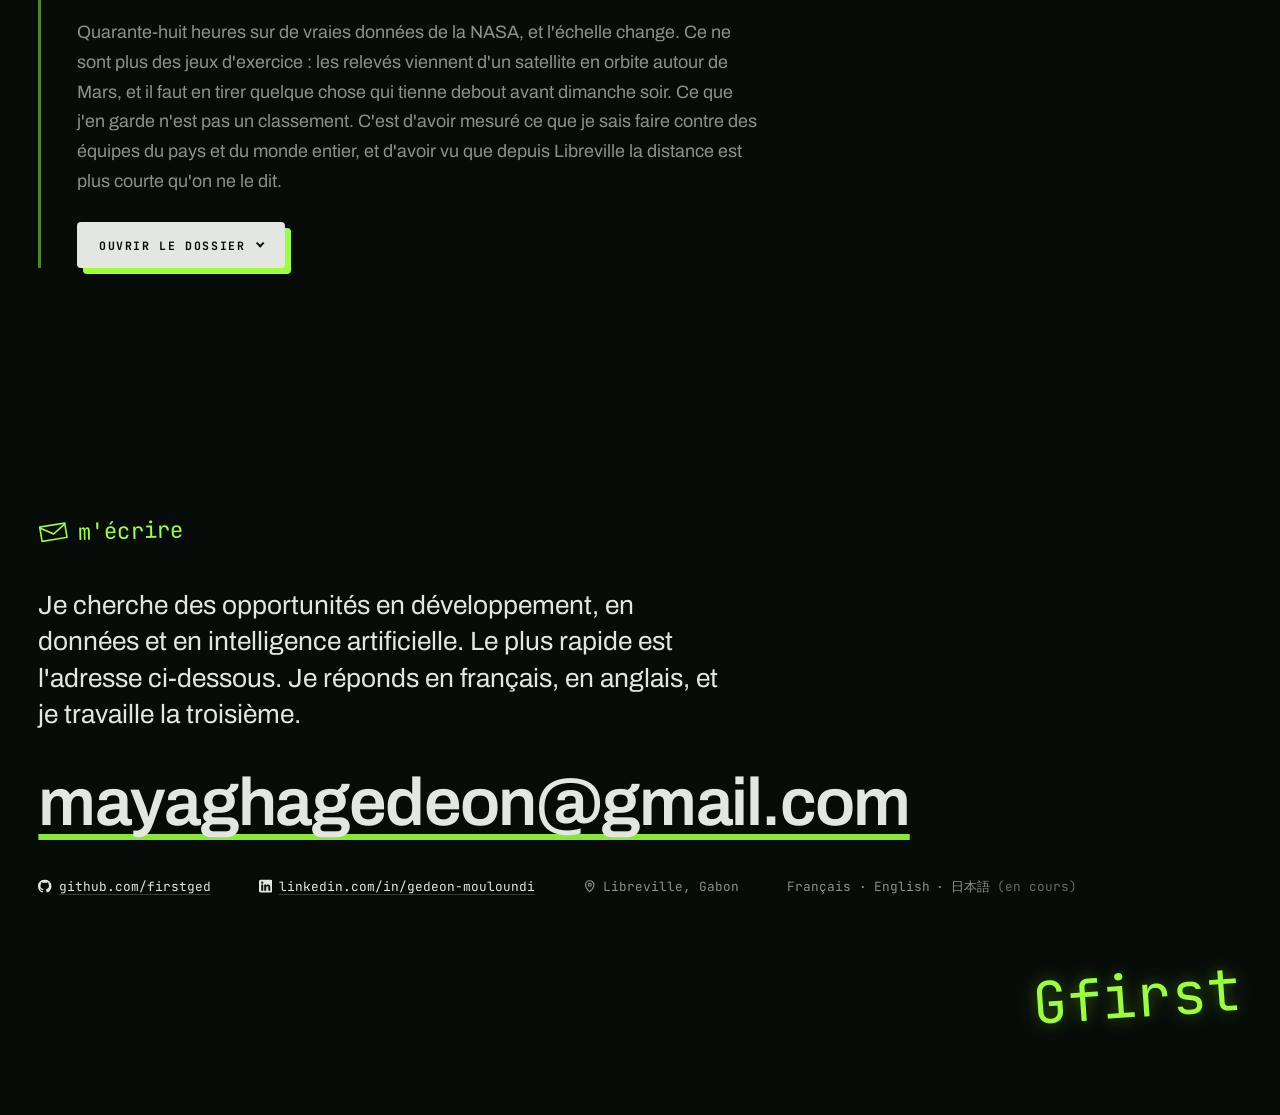
==== commit 216cee51: "Image d'aperçu, page 404 jouable, métadonnées corrigées L'IMAGE D'APERÇU. Elle manquait depuis le 5 " ====
--- a/index.html
+++ b/index.html
@@ -7,7 +7,8 @@
     <title>Gédéon Mouloundi Mayagha : IA et données à Libreville</title>
     <meta name="description"
         content="Je construis des outils de données qui tiennent sur une connexion fragile et qui servent vraiment quelqu'un. Souveraineté numérique du Gabon, IA et Big Data. Libreville.">
-    <meta name="theme-color" content="#000000">
+    <meta name="theme-color" content="#080c09" media="(prefers-color-scheme: dark)">
+    <meta name="theme-color" content="#e9e6dc" media="(prefers-color-scheme: light)">
     <link rel="icon" href="marque/gfirst-favicon.svg" type="image/svg+xml">
 
     <link rel="canonical" href="https://firstged.github.io/mon-portfolio/">
@@ -21,6 +22,16 @@
         content="Je construis des outils de données qui tiennent sur une connexion fragile et qui servent vraiment quelqu'un.">
     <meta name="twitter:card" content="summary_large_image">
 
+    <!-- L'image d'aperçu. Sans elle, `summary_large_image` était une
+         promesse non tenue : LinkedIn et X affichaient la carte vide.
+         1200×630 est le format que les trois plateformes attendent, et
+         l'URL est absolue parce qu'elles ne résolvent pas le relatif. -->
+    <meta property="og:image" content="https://firstged.github.io/mon-portfolio/images/apercu.png">
+    <meta property="og:image:width" content="1200">
+    <meta property="og:image:height" content="630">
+    <meta property="og:image:alt" content="Le poinçon Gfirst sur fond de signes gravés, et le nom Gédéon Mouloundi Mayagha.">
+    <meta name="twitter:image" content="https://firstged.github.io/mon-portfolio/images/apercu.png">
+
     <script type="application/ld+json">
     {
       "@context": "https://schema.org",
@@ -28,7 +39,7 @@
       "name": "Gédéon Mouloundi Mayagha",
       "alternateName": "Gfirst",
       "url": "https://firstged.github.io/mon-portfolio/",
-      "image": "https://firstged.github.io/mon-portfolio/marque/gfirst-sceau.svg",
+      "image": "https://firstged.github.io/mon-portfolio/images/apercu.png",
       "jobTitle": "Développeur et ingénieur IA & Big Data",
       "description": "Je construis des outils de données qui tiennent sur une connexion fragile et qui servent vraiment quelqu'un.",
       "address": { "@type": "PostalAddress", "addressLocality": "Libreville", "addressCountry": "GA" },
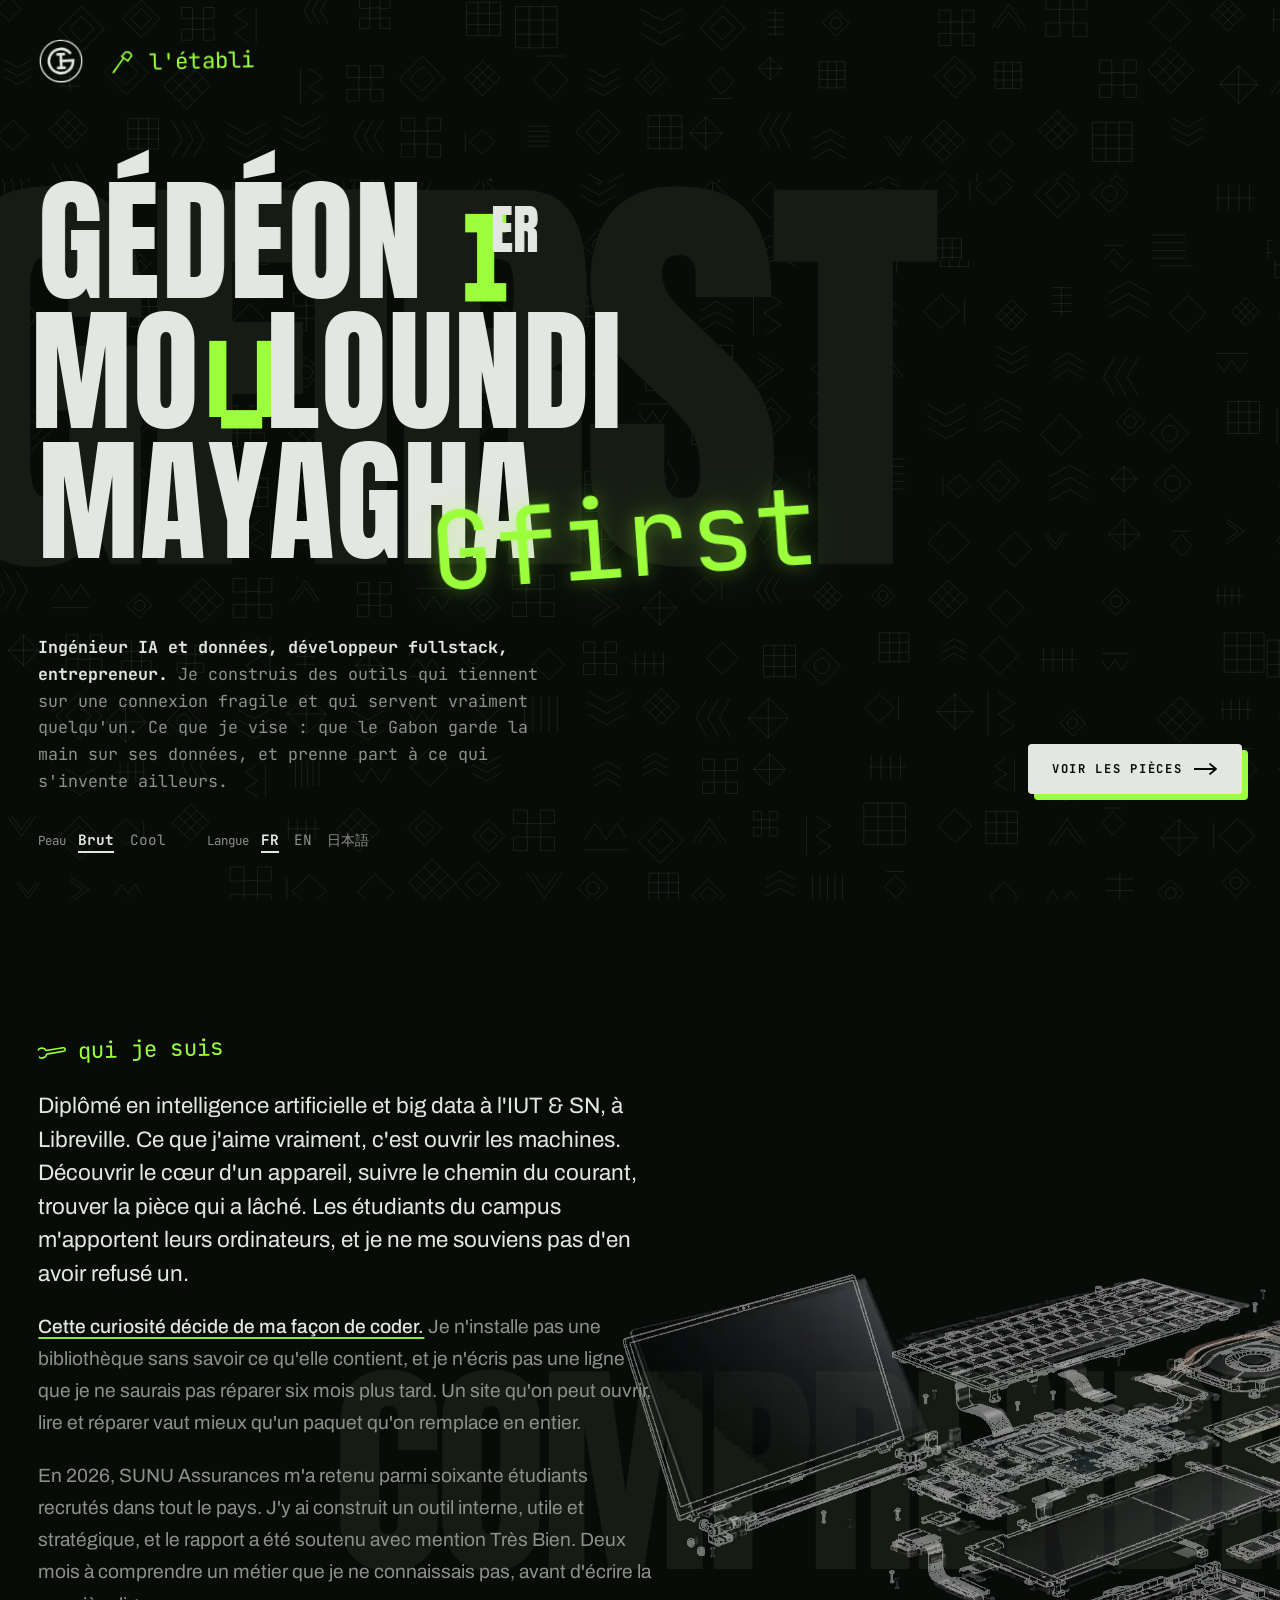
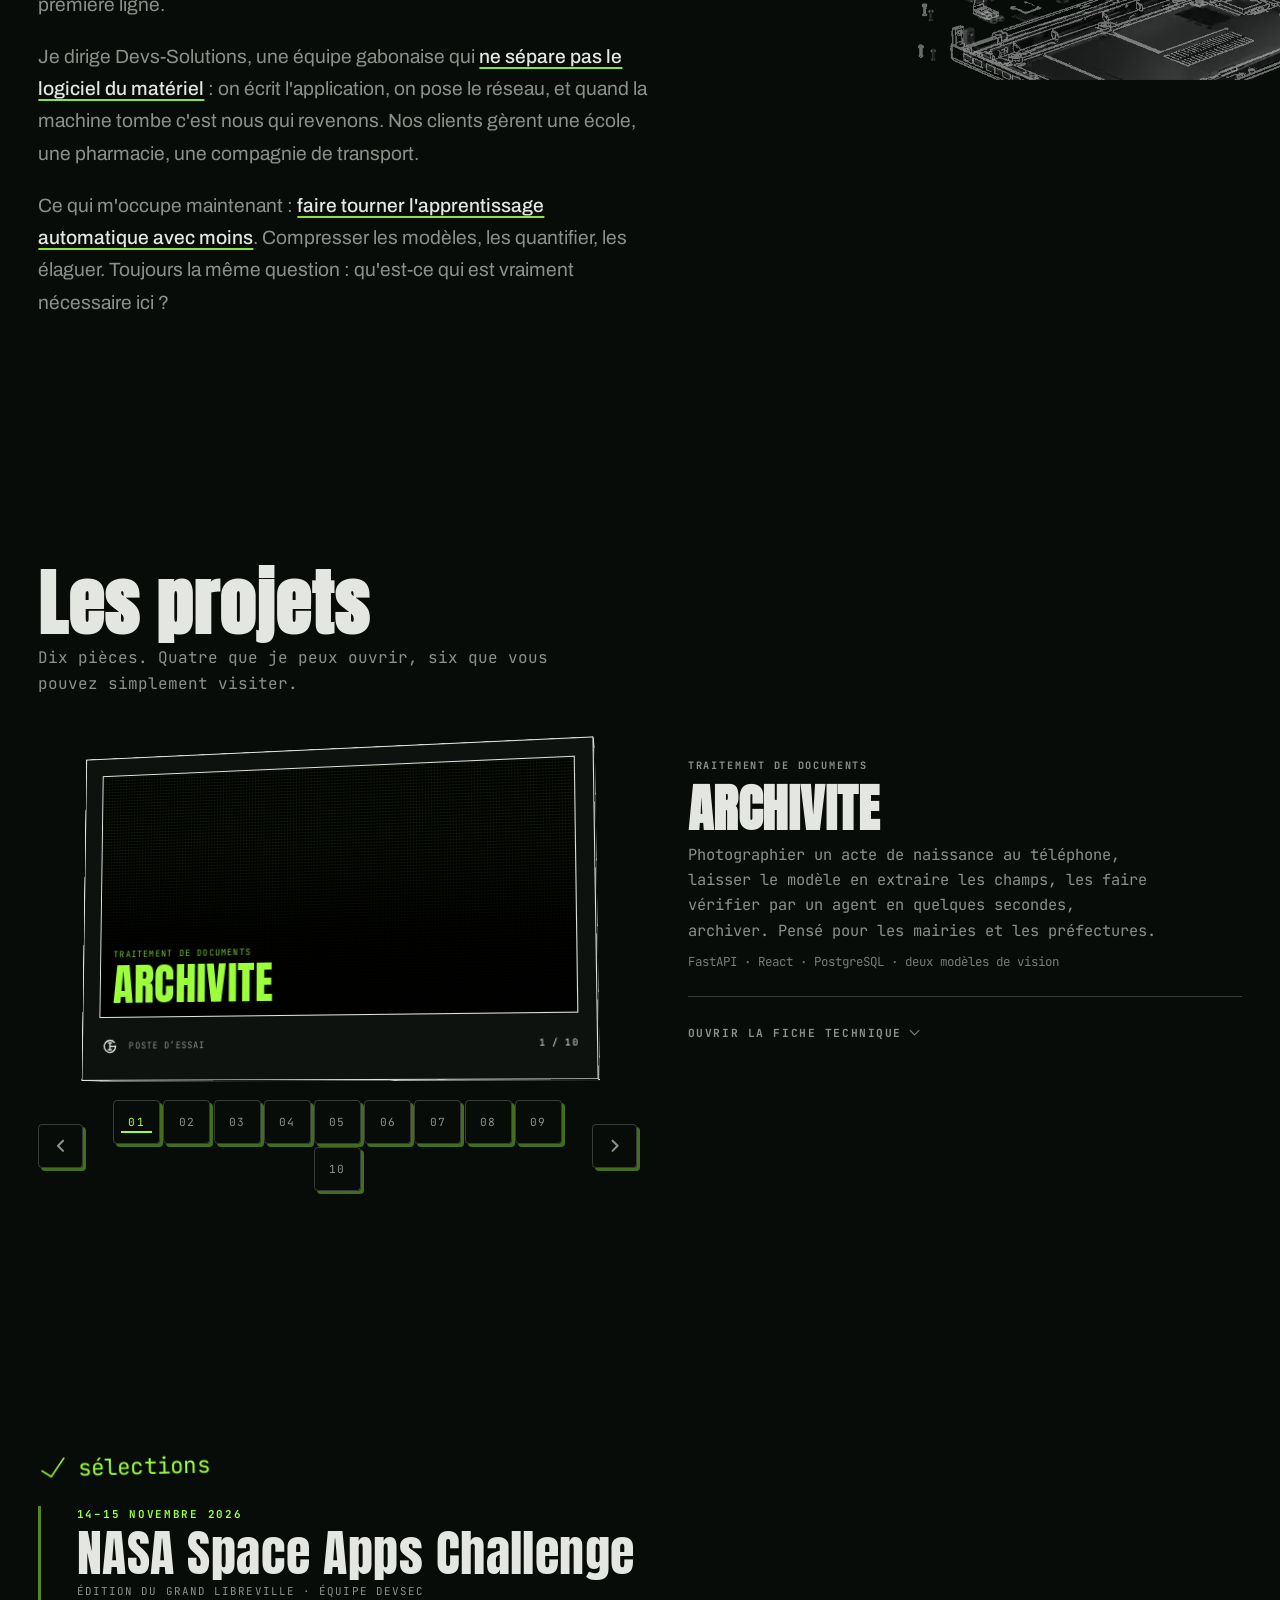
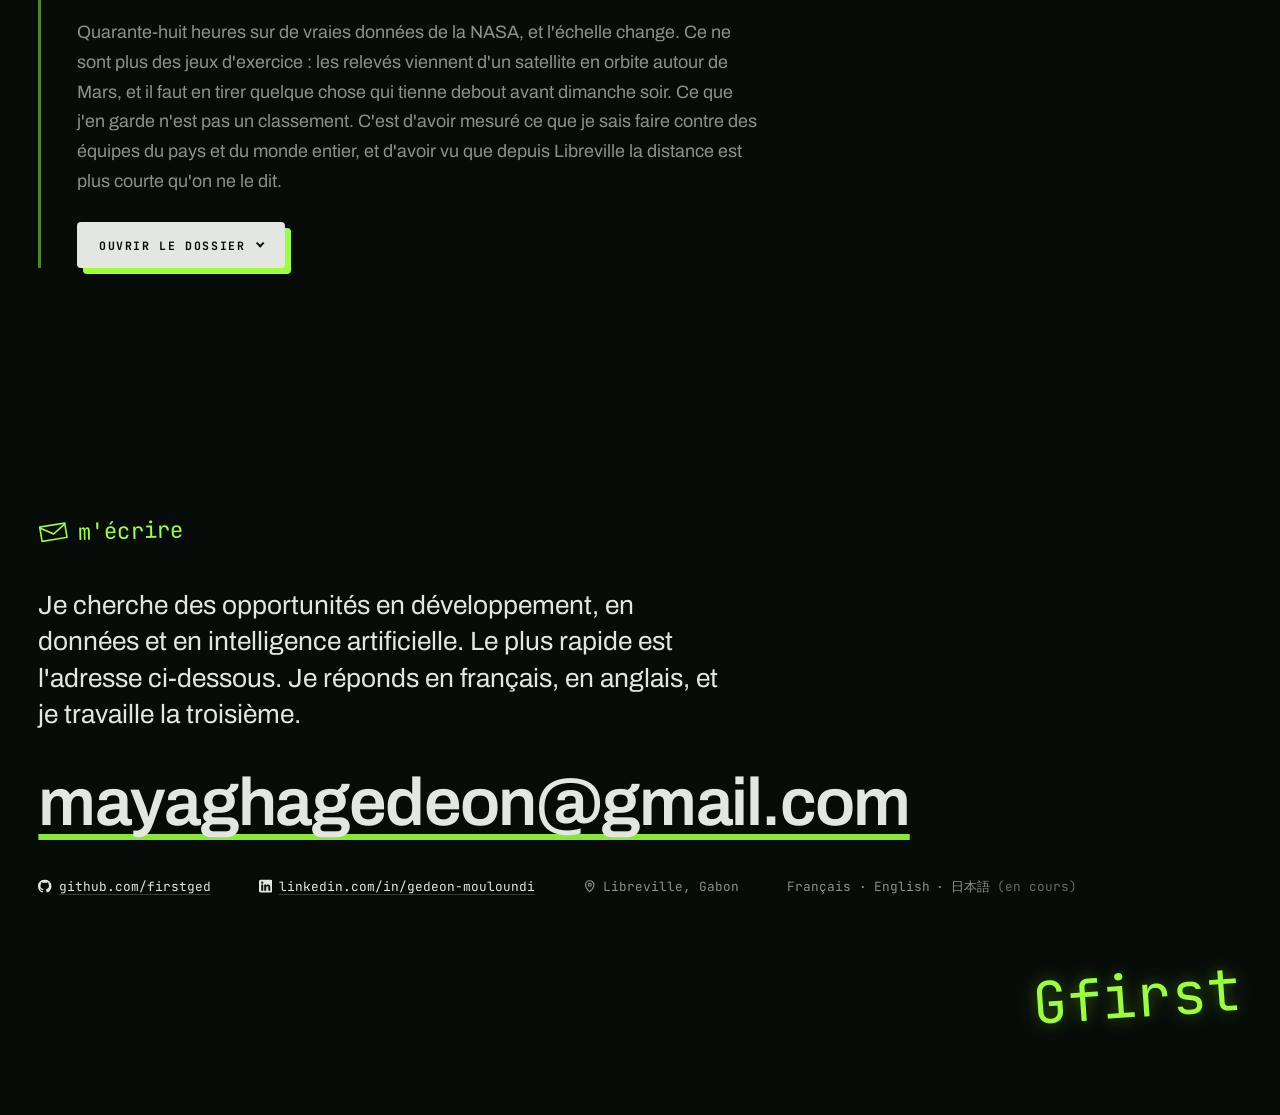
==== commit b3e1c505: "Le titre entre dans le propos, et un voile qui ne paraît que s'il le faut LE TITRE. « Ingénieur IA e" ====
--- a/index.html
+++ b/index.html
@@ -55,7 +55,75 @@
     <link rel="preconnect" href="https://fonts.gstatic.com" crossorigin>
     <link rel="stylesheet"
         href="https://fonts.googleapis.com/css2?family=Anton&family=Archivo:wght@400;500;600&family=JetBrains+Mono:wght@400;700&family=Permanent+Marker&family=Pixelify+Sans:wght@400..700&display=swap">
-    <link rel="stylesheet" href="css/gfirst.css?v=f306998f">
+    <link rel="stylesheet" href="css/gfirst.css?v=0fb40747">
+
+    <!-- ═══════════════════════════════════════════════════════════════
+         LE VOILE DE CHARGEMENT — il ne se montre QUE s'il le faut
+
+         Le site s'ouvre en 56 Ko : sur une connexion correcte il est là
+         avant qu'un écran d'attente ait eu le temps d'exister, et en
+         afficher un contredirait l'argument de la page.
+
+         Il n'est donc pas affiché puis retiré : il est affiché SEULEMENT
+         si la page n'est pas prête au bout de 400 ms. Invisible sur une
+         bonne liaison, présent sur une mauvaise — c'est-à-dire là où le
+         site est vraiment lu.
+
+         Le poinçon est redessiné ici au lieu d'un <use> vers celui de
+         l'arrivée : le voile peut s'afficher avant que le reste du corps
+         soit analysé, et la référence serait alors vide.
+         ═══════════════════════════════════════════════════════════════ -->
+    <div id="chargement" class="voile" aria-hidden="true" hidden>
+        <svg class="voile-poincon" viewBox="0 0 100 100" data-etat="cercle">
+            <circle class="enceinte" cx="50" cy="50" r="45" />
+            <g class="lettres" transform="translate(9 9) scale(0.82)">
+                <path d="M82,50 A32,32 0 1 1 74.5,29.4" />
+                <path d="M78,50 L50,50" />
+                <path d="M50,32 L50,68" />
+                <path d="M42,32 L58,32" />
+                <path d="M42,68 L58,68" />
+            </g>
+        </svg>
+    </div>
+
+    <script>
+        (function () {
+            "use strict";
+            var voile = document.getElementById("chargement");
+            var doux = matchMedia("(prefers-reduced-motion: reduce)").matches;
+            var battement = 0;
+
+            /* 400 ms : en dessous, l'apparition du voile se lirait comme un
+               clignotement de plus, pas comme une attente. */
+            var minuteur = setTimeout(function () {
+                voile.hidden = false;
+                requestAnimationFrame(function () { voile.classList.add("vu"); });
+                if (doux) { return; }
+                /* Le poinçon décroche entre ses trois états : le même
+                   mécanisme que sur la page, pas un disque qui tourne. */
+                var etats = ["cercle", "sceau", "nu", "sceau"], k = 0;
+                var cible = voile.firstElementChild;
+                battement = setInterval(function () {
+                    k = (k + 1) % etats.length;
+                    cible.dataset.etat = etats[k];
+                }, 190);
+            }, 400);
+
+            function fini() {
+                clearTimeout(minuteur);
+                clearInterval(battement);
+                if (voile.hidden) { return; }        // il n'a jamais paru
+                voile.classList.remove("vu");
+                setTimeout(function () { voile.hidden = true; }, 260);
+            }
+
+            window.__pageEstPrete = fini;
+            /* Filet de sécurité : si quelque chose casse avant que la page
+               se déclare prête, le voile ne doit pas rester sur l'écran. */
+            setTimeout(fini, 8000);
+            addEventListener("pagehide", fini);
+        }());
+    </script>
 
     <!-- Posée ici et pas en fin de page : la règle d'éveil ne doit exister
          qu'avec JavaScript, et l'ajouter plus tard ferait clignoter les blocs. -->
@@ -155,12 +223,12 @@
 
         <div class="pied">
             <p class="propos"
-                data-en="&lt;b&gt;I build data tools that hold up on a fragile connection and actually serve someone.&lt;/b&gt; What I'm after: that Gabon keeps control of its own data, and takes part in what gets invented elsewhere."
-                data-ja="&lt;b&gt;不安定な回線でも動き、誰かの役に立つデータの道具をつくっています。&lt;/b&gt;目指すのは、ガボンが自国のデータを自ら握り、世界の技術の歩みに加わることです。">
-                <b>Je construis des outils de données qui tiennent sur une connexion
-                    fragile et qui servent vraiment quelqu'un.</b>
-                Ce que je vise : que le Gabon garde la main sur ses données, et prenne
-                part à ce qui s'invente ailleurs.
+                data-en="&lt;b&gt;AI and data engineer, fullstack developer, entrepreneur.&lt;/b&gt; I build tools that hold up on a fragile connection and actually serve someone. What I'm after: that Gabon keeps control of its own data, and takes part in what gets invented elsewhere."
+                data-ja="&lt;b&gt;AI・データエンジニア、フルスタック開発者、起業家。&lt;/b&gt;不安定な回線でも動き、誰かの役に立つ道具をつくっています。目指すのは、ガボンが自国のデータを自ら握り、世界の技術の歩みに加わることです。">
+                <b>Ingénieur IA et données, développeur fullstack, entrepreneur.</b>
+                Je construis des outils qui tiennent sur une connexion fragile et qui
+                servent vraiment quelqu'un. Ce que je vise : que le Gabon garde la main
+                sur ses données, et prenne part à ce qui s'invente ailleurs.
             </p>
 
             <!-- Le bouton plein et son ombre portée dure, en vert. Les
@@ -817,7 +885,7 @@
 
     </main>
 
-    <script src="js/gfirst.js?v=bf168793"></script>
+    <script src="js/gfirst.js?v=96e531eb"></script>
 </body>
 
 </html>
--- a/css/gfirst.css
+++ b/css/gfirst.css
@@ -171,6 +171,53 @@
     color: var(--nuit);
     padding: .6rem 1rem;
 }
+
+
+/* ═══ LE VOILE DE CHARGEMENT ═══════════════════════════════════════════
+   Il n'apparaît que si la page tarde. `hidden` tant qu'il n'a pas lieu
+   d'être, puis `.vu` pour le fondu — un voile qui existerait dès le départ
+   et qu'on effacerait ferait clignoter les pages rapides.              */
+
+.voile {
+    position: fixed;
+    inset: 0;
+    z-index: 80;
+    display: grid;
+    place-items: center;
+    background: var(--fond);
+    opacity: 0;
+    transition: opacity .26s var(--ease-out);
+}
+
+.voile[hidden] { display: none; }
+
+.voile.vu { opacity: 1; }
+
+.voile-poincon {
+    width: clamp(54px, 9vw, 86px);
+    height: auto;
+    color: var(--signal);
+}
+
+.voile-poincon .enceinte {
+    fill: none;
+    stroke: currentColor;
+    stroke-width: 2.94;
+}
+
+.voile-poincon .lettres {
+    fill: none;
+    stroke: currentColor;
+    stroke-width: 7;
+    stroke-linecap: square;
+    stroke-linejoin: round;
+}
+
+/* Les trois états du poinçon, comme sur la page. Le sceau est rendu par un
+   simple épaississement ici : refaire le masque demanderait de redéclarer
+   toute la géométrie en réserve pour un écran qui dure une seconde. */
+.voile-poincon[data-etat="nu"] .enceinte { opacity: 0; }
+.voile-poincon[data-etat="sceau"] .enceinte { stroke-width: 7; }
 
 
 /* ═══ LA TRAME ═════════════════════════════════════════════════════════ */
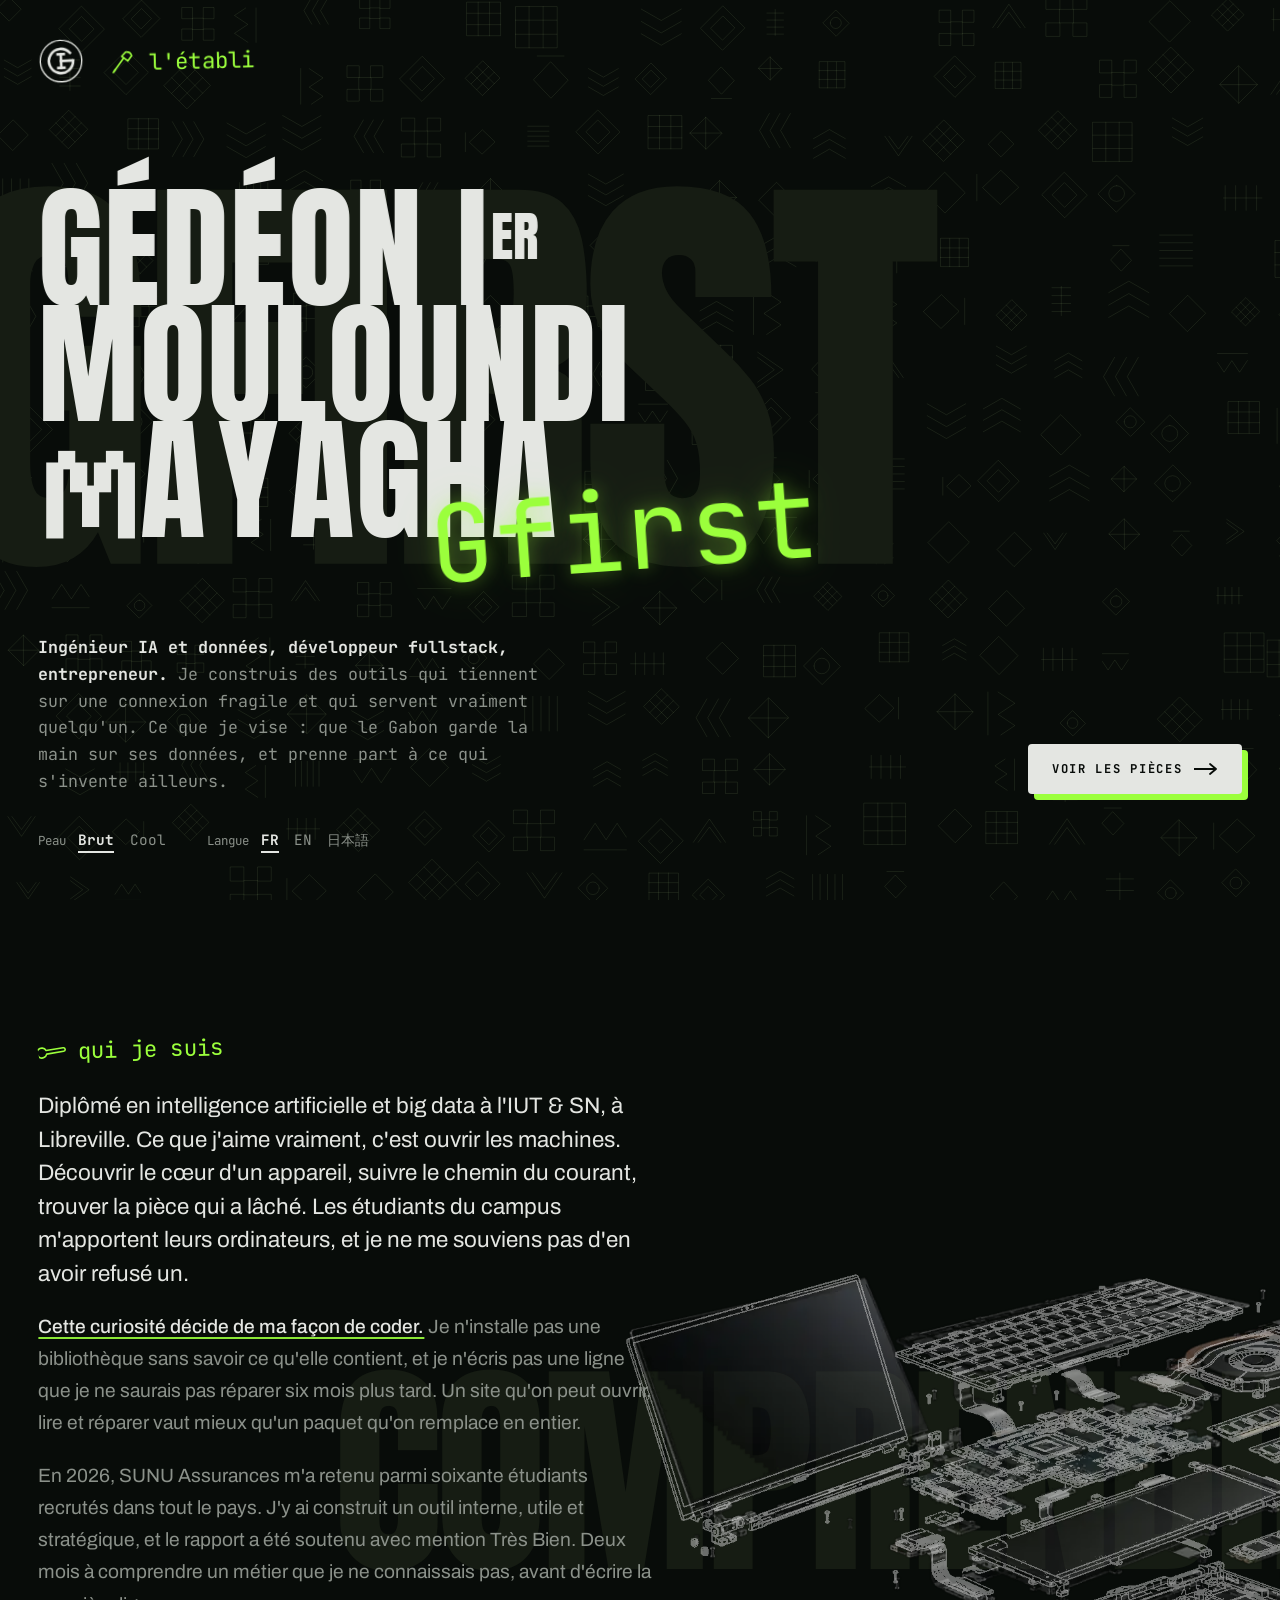
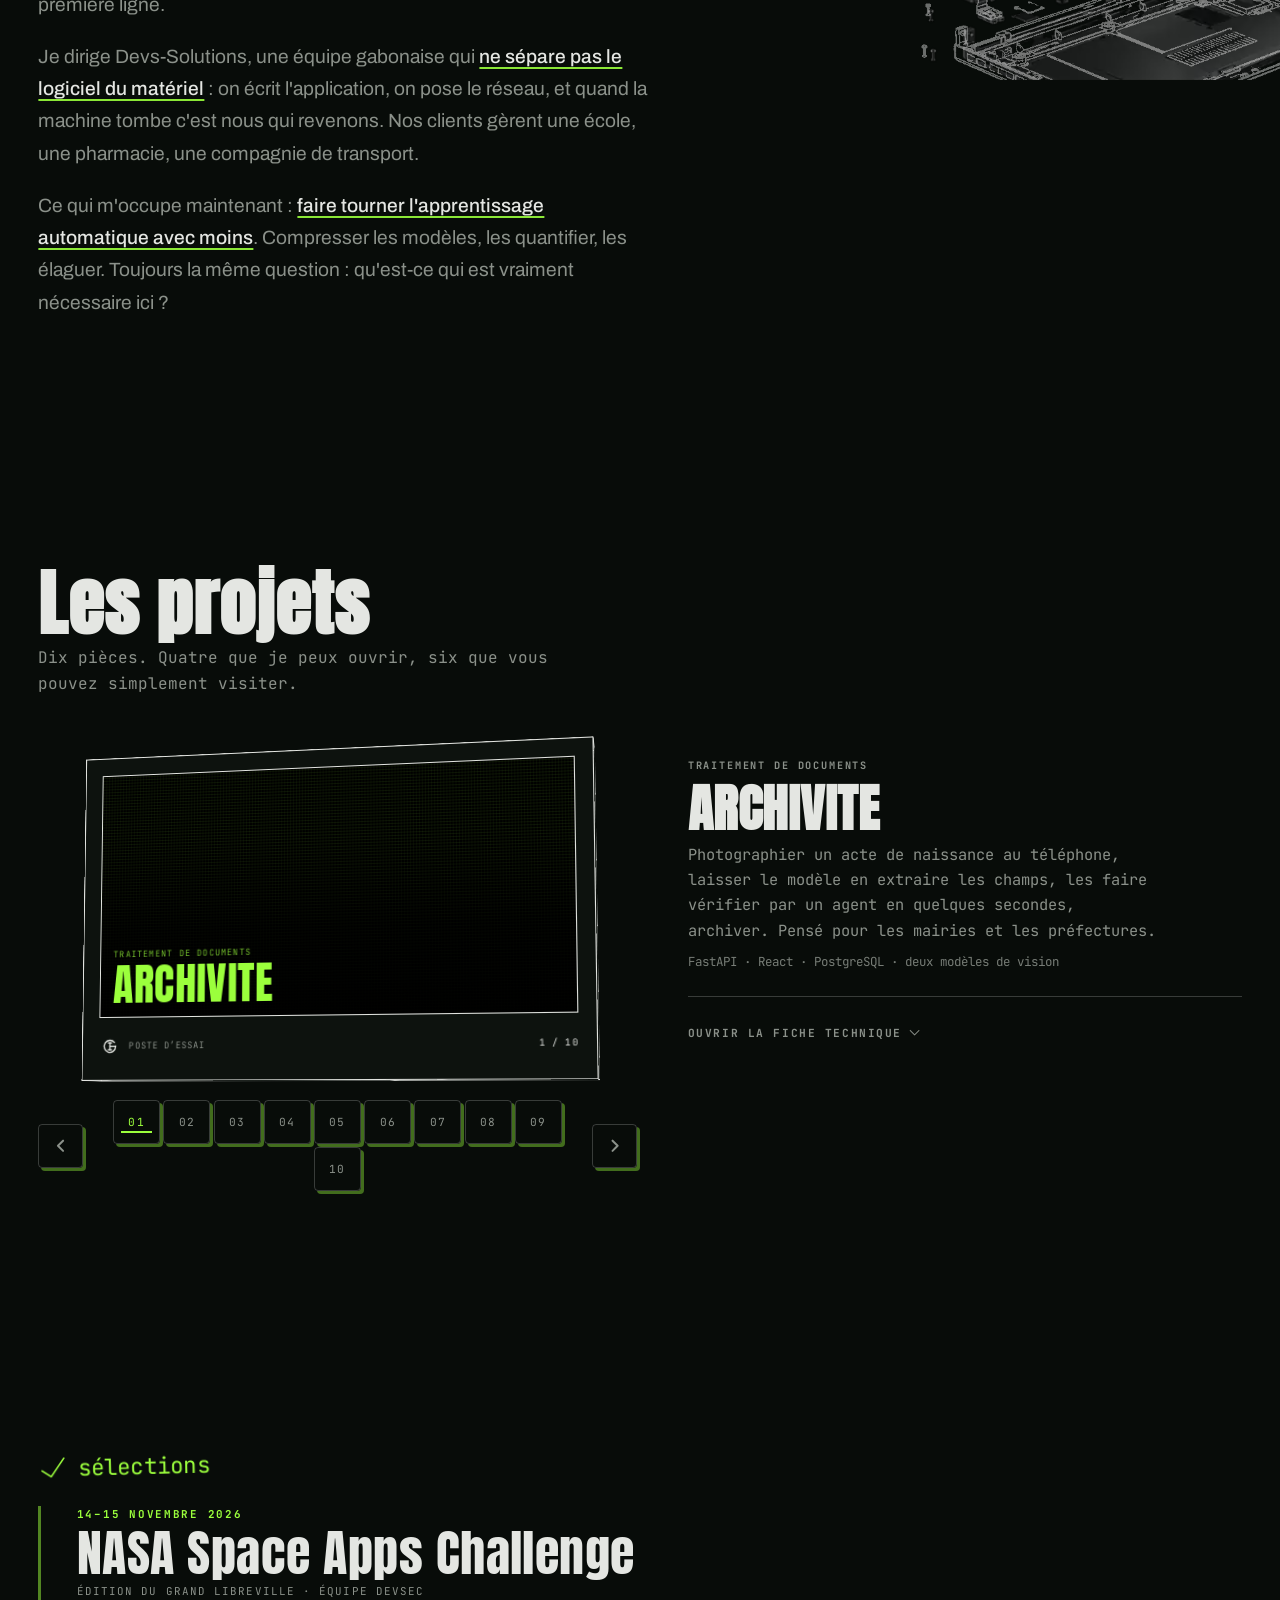
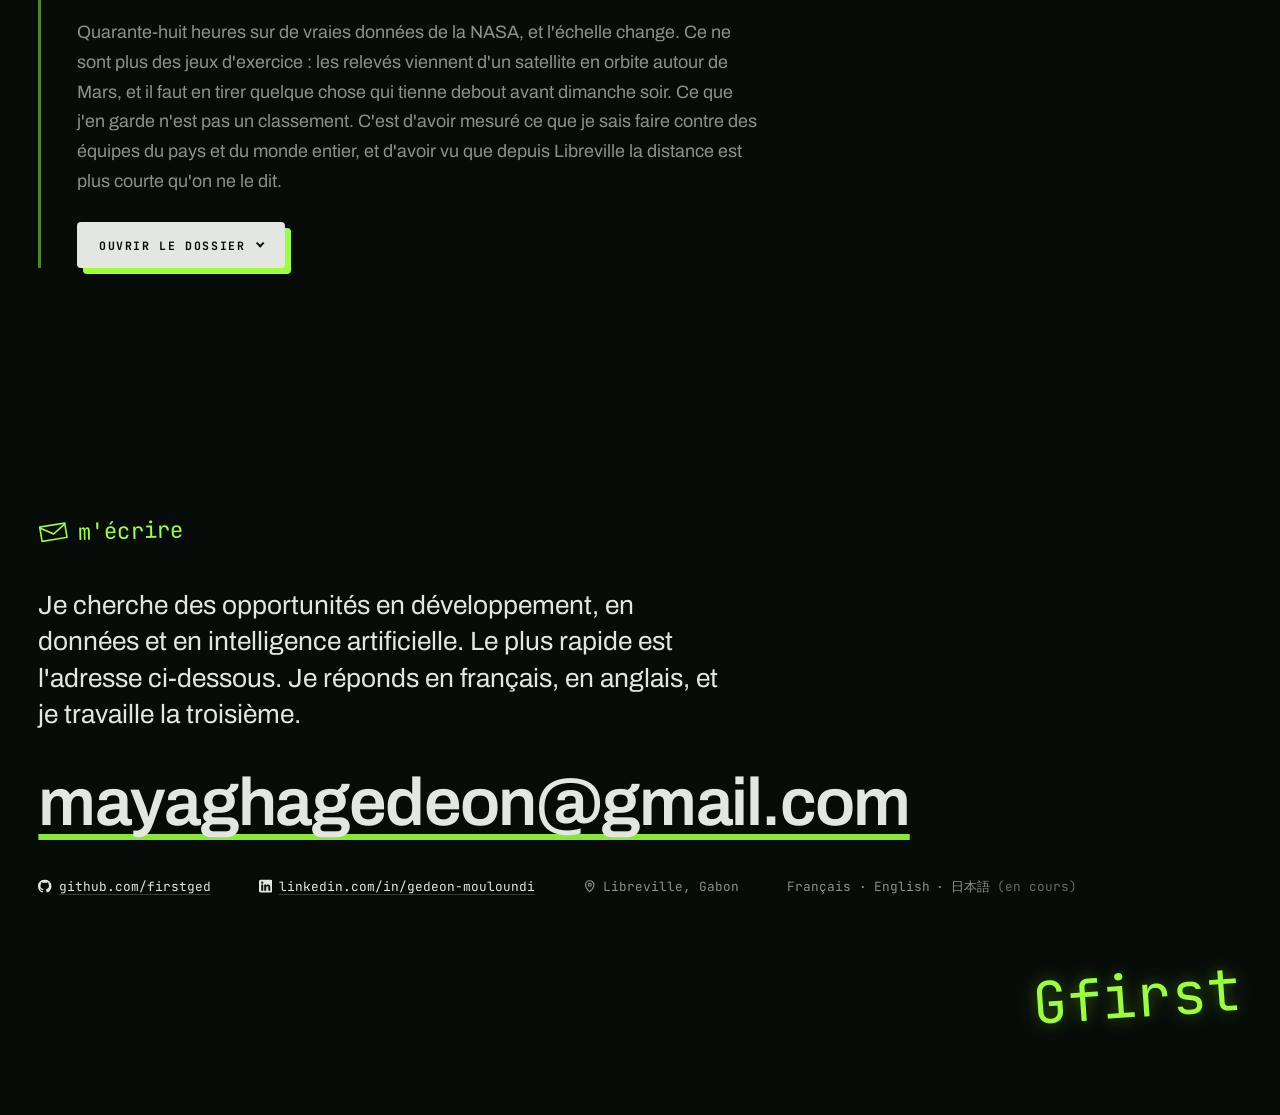
==== commit e12ccdfe: "Le site prend son nom de domaine : gedeonfirst.com Les URL autoréférentes basculent de firstged.gith" ====
--- a/index.html
+++ b/index.html
@@ -11,11 +11,11 @@
     <meta name="theme-color" content="#e9e6dc" media="(prefers-color-scheme: light)">
     <link rel="icon" href="marque/gfirst-favicon.svg" type="image/svg+xml">
 
-    <link rel="canonical" href="https://firstged.github.io/mon-portfolio/">
+    <link rel="canonical" href="https://gedeonfirst.com/">
     <meta name="author" content="Gédéon Mouloundi Mayagha">
     <meta property="og:type" content="profile">
     <meta property="og:locale" content="fr_FR">
-    <meta property="og:url" content="https://firstged.github.io/mon-portfolio/">
+    <meta property="og:url" content="https://gedeonfirst.com/">
     <meta property="og:site_name" content="Gfirst">
     <meta property="og:title" content="Gédéon Mouloundi Mayagha : IA et données à Libreville">
     <meta property="og:description"
@@ -26,11 +26,11 @@
          promesse non tenue : LinkedIn et X affichaient la carte vide.
          1200×630 est le format que les trois plateformes attendent, et
          l'URL est absolue parce qu'elles ne résolvent pas le relatif. -->
-    <meta property="og:image" content="https://firstged.github.io/mon-portfolio/images/apercu.png">
+    <meta property="og:image" content="https://gedeonfirst.com/images/apercu.png">
     <meta property="og:image:width" content="1200">
     <meta property="og:image:height" content="630">
     <meta property="og:image:alt" content="Le poinçon Gfirst sur fond de signes gravés, et le nom Gédéon Mouloundi Mayagha.">
-    <meta name="twitter:image" content="https://firstged.github.io/mon-portfolio/images/apercu.png">
+    <meta name="twitter:image" content="https://gedeonfirst.com/images/apercu.png">
 
     <script type="application/ld+json">
     {
@@ -38,8 +38,8 @@
       "@type": "Person",
       "name": "Gédéon Mouloundi Mayagha",
       "alternateName": "Gfirst",
-      "url": "https://firstged.github.io/mon-portfolio/",
-      "image": "https://firstged.github.io/mon-portfolio/images/apercu.png",
+      "url": "https://gedeonfirst.com/",
+      "image": "https://gedeonfirst.com/images/apercu.png",
       "jobTitle": "Développeur et ingénieur IA & Big Data",
       "description": "Je construis des outils de données qui tiennent sur une connexion fragile et qui servent vraiment quelqu'un.",
       "address": { "@type": "PostalAddress", "addressLocality": "Libreville", "addressCountry": "GA" },
